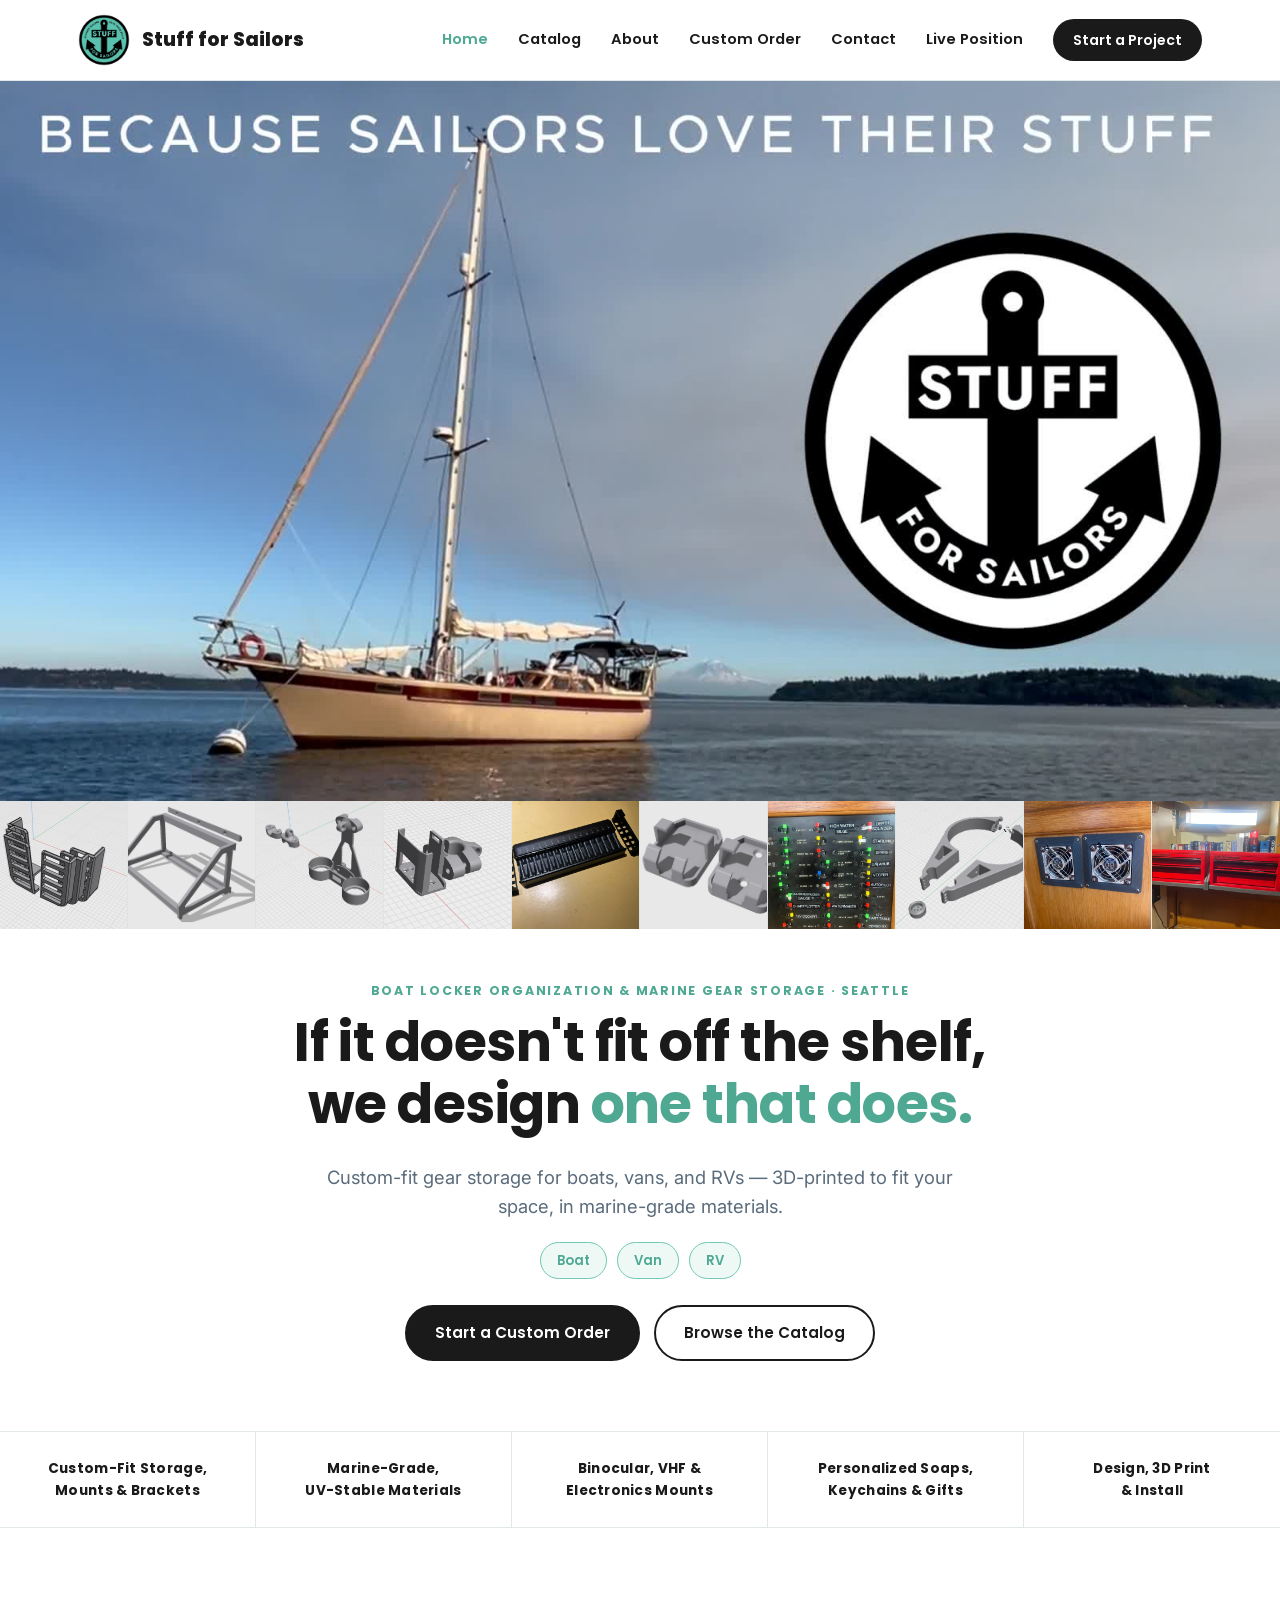
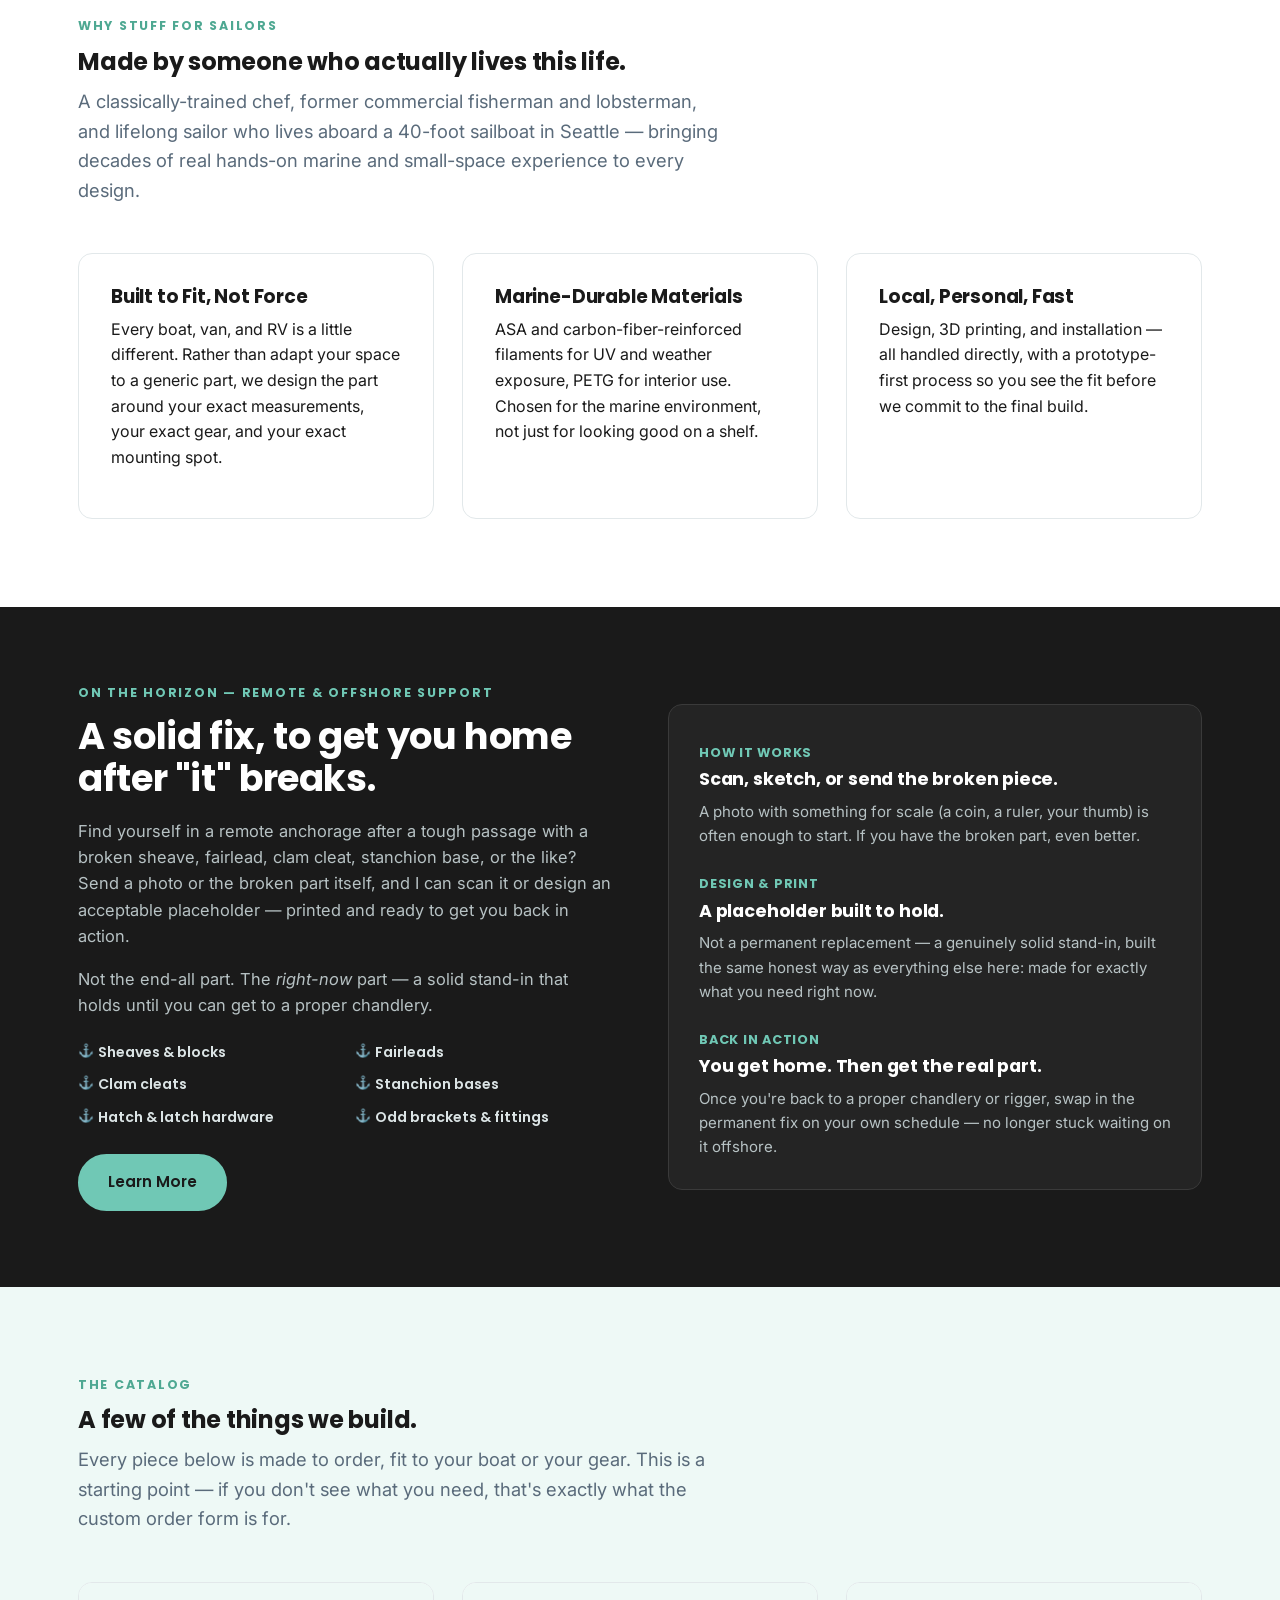
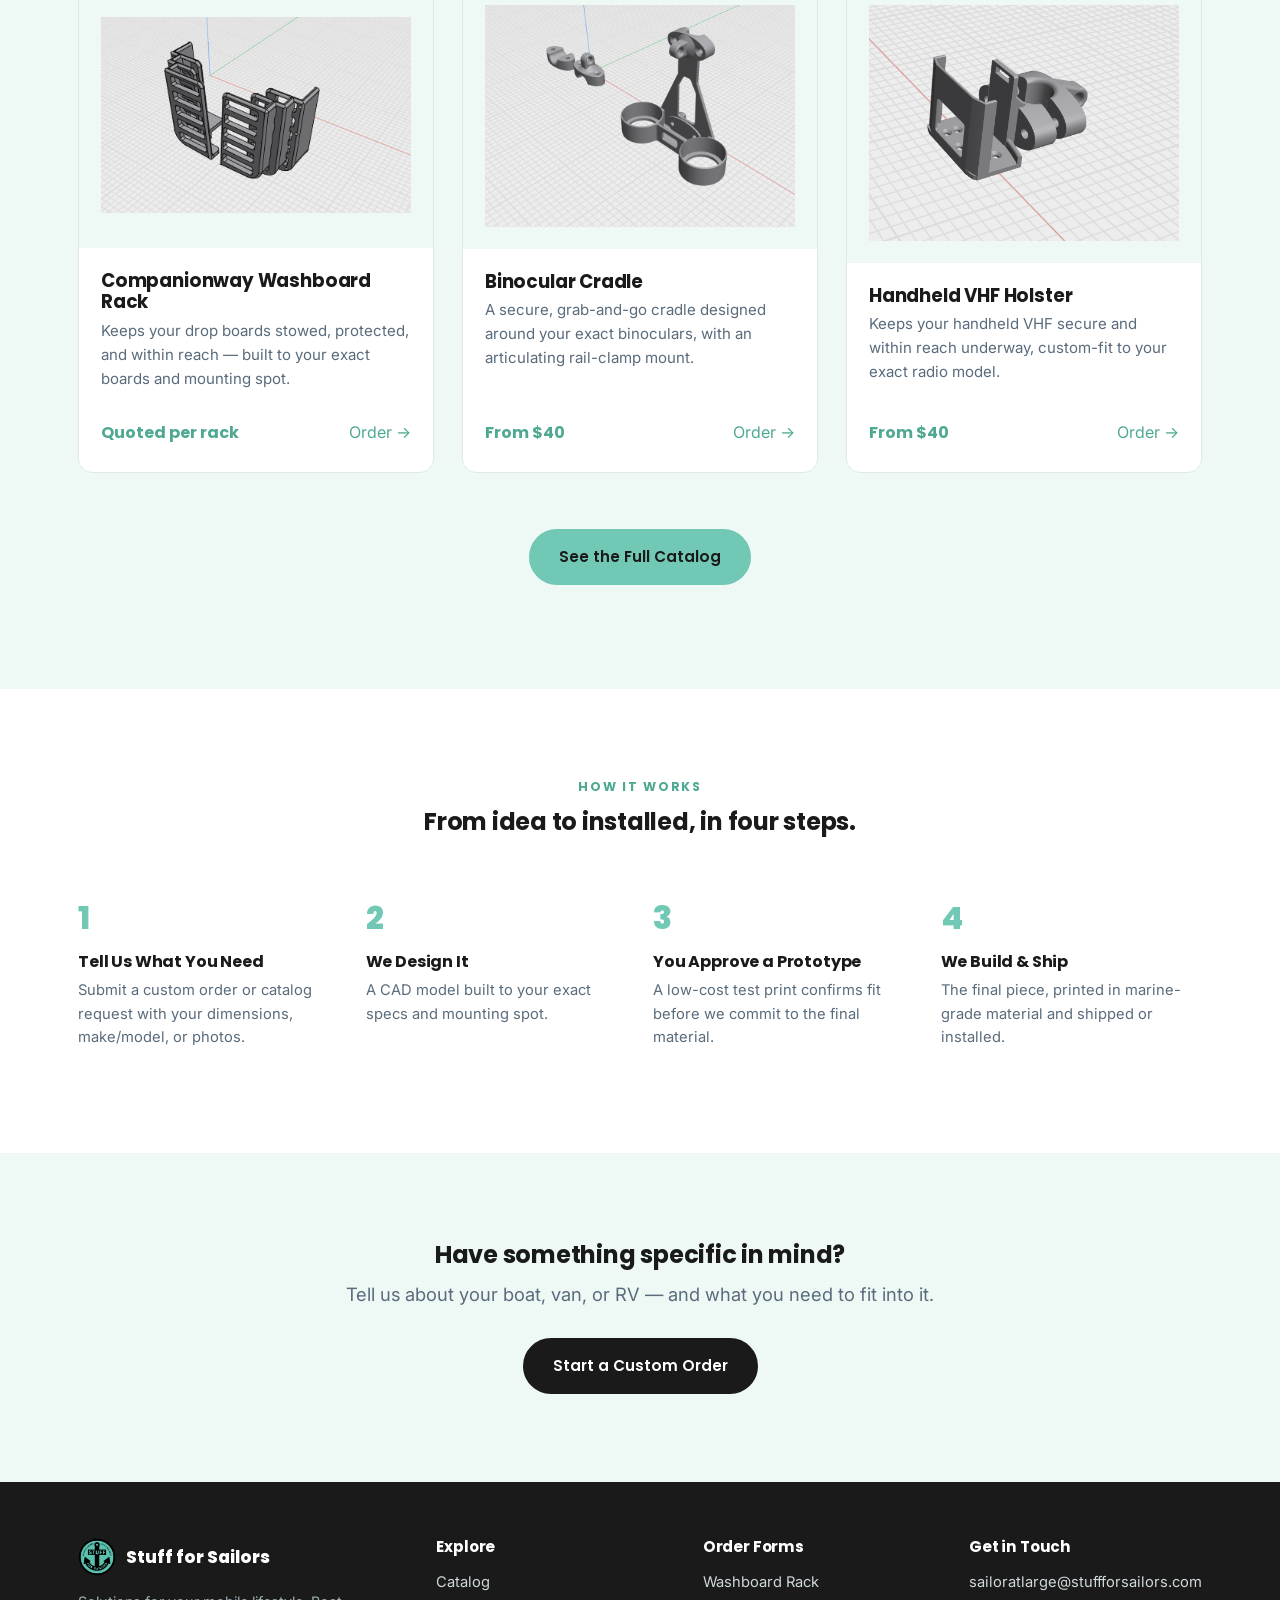
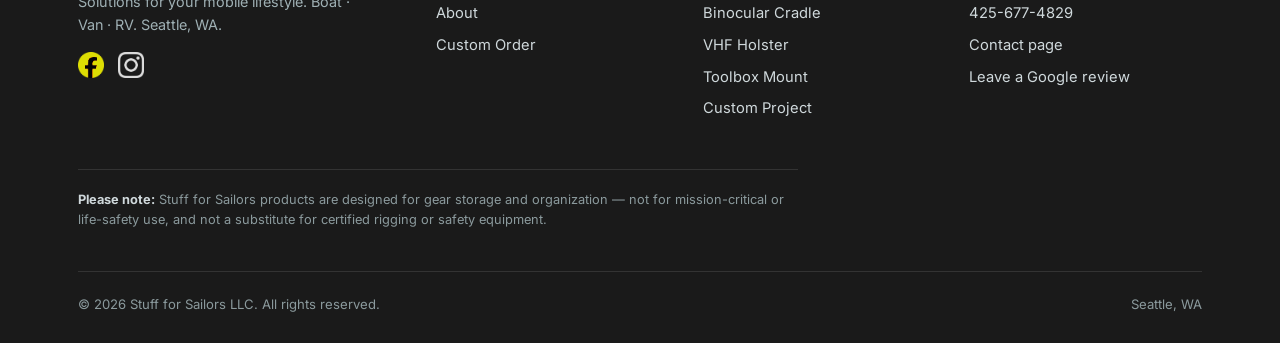
==== index.html @ 4dc1fba2 "Add files via upload" ====
<!DOCTYPE html>
<html lang="en">
<head>
<meta charset="UTF-8">
<meta name="viewport" content="width=device-width, initial-scale=1.0">
<title>Marine Gear Storage & Boat Locker Organization | Stuff for Sailors — Seattle</title>
<meta name="description" content="Stuff for Sailors builds custom gear storage and locker organization for boats, vans, and RVs — mounts, cradles, and storage solutions for the gear you already own. Designed and 3D-printed in Seattle.">
<meta name="keywords" content="boat locker organization, marine gear organization, gear storage on boats, storage solutions for boat gear, Stuff for Sailors, stuff4sailors">
<link rel="stylesheet" href="styles.css">
<script type="application/ld+json">
{
  "@context": "https://schema.org",
  "@type": "LocalBusiness",
  "name": "Stuff for Sailors",
  "alternateName": "Stuff4Sailors",
  "description": "Custom gear storage, locker organization, and marine gear organization solutions for boats, vans, and RVs — designed and 3D-printed in Seattle.",
  "url": "https://www.stuffforsailors.com",
  "telephone": "+1-425-677-4829",
  "email": "sailoratlarge@stuffforsailors.com",
  "image": "https://www.stuffforsailors.com/images/logo.png",
  "logo": "https://www.stuffforsailors.com/images/logo.png",
  "address": {
    "@type": "PostalAddress",
    "addressLocality": "Seattle",
    "addressRegion": "WA",
    "addressCountry": "US"
  },
  "areaServed": "Seattle, WA",
  "sameAs": [
    "https://www.facebook.com/profile.php?id=61592294143564",
    "https://www.instagram.com/stuffforsailors/"
  ],
  "makesOffer": [
    {
      "@type": "Offer",
      "itemOffered": { "@type": "Service", "name": "Boat locker organization and gear storage design" }
    },
    {
      "@type": "Offer",
      "itemOffered": { "@type": "Service", "name": "Marine gear organization and custom mounts" }
    }
  ]
}
</script>
</head>
<body>

<!-- ============ HEADER ============ -->
<header class="site-header">
  <div class="nav-wrap">
    <a href="index.html" class="brand">
      <img src="images/logo.png" alt="Stuff for Sailors logo">
      <span class="brand-text">Stuff for Sailors</span>
    </a>
    <button class="nav-toggle" aria-label="Menu" onclick="document.querySelector('.nav-links').classList.toggle('open')">&#9776;</button>
    <nav class="nav-links">
      <a href="index.html" class="active">Home</a>
      <a href="catalog.html">Catalog</a>
      <a href="about.html">About</a>
      <a href="order.html">Custom Order</a>
      <a href="contact.html">Contact</a>
      <a href="contact.html#live-position">Live Position</a>
      <a href="order.html" class="nav-cta">Start a Project</a>
    </nav>
  </div>
</header>

<!-- ============ HERO ============ -->
<!-- ============ VIDEO HERO ============ -->
<section class="video-hero">
  <video class="video-hero-media"
         autoplay muted loop playsinline
         poster="images/hero-poster.jpg">
    <source src="video/hero.mp4" type="video/mp4">
    <img src="images/hero-poster.jpg" alt="Stuff for Sailors — sailboat at anchor in Puget Sound">
  </video>
</section>


<!-- ============ PRODUCT THUMB STRIP ============ -->
<section class="thumb-strip">
  <a href="catalog.html" title="Companionway Washboard Rack"><img src="images/washboard-rack.png" alt="Washboard rack"></a>
  <a href="catalog.html" title="Mini Toolbox Wall Hanger"><img src="images/toolbox-mount.png" alt="Toolbox mount"></a>
  <a href="catalog.html" title="Binocular Cradle"><img src="images/binocular-cradle.png" alt="Binocular cradle"></a>
  <a href="catalog.html" title="Handheld VHF Holster"><img src="images/vhf-holster.png" alt="VHF holster"></a>
  <a href="catalog.html" title="Bonai Battery Charger Mount"><img src="images/bonai-charger-mount.jpg" alt="Battery charger mount"></a>
  <a href="catalog.html" title="AirCube &amp; GPS Dongle Mounts"><img src="images/aircube-gps-mount.jpg" alt="AirCube and GPS mounts"></a>
  <a href="catalog.html" title="PanelPegs"><img src="images/breaker-buddies-installed.jpg" alt="PanelPegs"></a>
  <a href="catalog.html" title="Edson Pedestal Mount"><img src="images/edson-pedestal-mount.jpg" alt="Edson pedestal mount"></a>
  <a href="catalog.html" title="Custom Ventilation Components"><img src="images/fan-mount.jpg" alt="Ventilation components"></a>
  <a href="catalog.html" title="Toolbox Shelf"><img src="images/toolbox-shelf.jpg" alt="Toolbox shelf"></a>
</section>

<section class="hero hero-centered" style="padding-top:52px;">
  <div class="container">
    <div class="hero-copy-centered">
      <span class="eyebrow">Boat Locker Organization &amp; Marine Gear Storage · Seattle</span>
      <h1>If it doesn't fit off the shelf,<br>we design <span class="accent">one that does.</span></h1>
      <p class="lede">Custom-fit gear storage for boats, vans, and RVs — 3D-printed to fit your space, in marine-grade materials.</p>
      <div class="hero-tags">
        <span class="tag">Boat</span><span class="tag">Van</span><span class="tag">RV</span>
      </div>
      <div class="hero-actions">
        <a href="order.html" class="btn btn-primary">Start a Custom Order</a>
        <a href="catalog.html" class="btn btn-ghost">Browse the Catalog</a>
      </div>
    </div>
  </div>
</section>

<!-- ============ FEATURE STRIP (from the printed card) ============ -->
<div class="feature-strip">
  <div><strong>Custom-Fit Storage,<br>Mounts &amp; Brackets</strong></div>
  <div><strong>Marine-Grade,<br>UV-Stable Materials</strong></div>
  <div><strong>Binocular, VHF &amp;<br>Electronics Mounts</strong></div>
  <div><strong>Personalized Soaps,<br>Keychains &amp; Gifts</strong></div>
  <div><strong>Design, 3D Print<br>&amp; Install</strong></div>
</div>

<!-- ============ WHY US ============ -->
<section class="section">
  <div class="container">
    <div class="section-head">
      <span class="eyebrow">Why Stuff for Sailors</span>
      <h2>Made by someone who actually lives this life.</h2>
      <p class="lede">A classically-trained chef, former commercial fisherman and lobsterman, and lifelong sailor who lives aboard a 40-foot sailboat in Seattle — bringing decades of real hands-on marine and small-space experience to every design.</p>
    </div>
    <div class="grid-3">
      <div class="panel">
        <h3>Built to Fit, Not Force</h3>
        <p>Every boat, van, and RV is a little different. Rather than adapt your space to a generic part, we design the part around your exact measurements, your exact gear, and your exact mounting spot.</p>
      </div>
      <div class="panel">
        <h3>Marine-Durable Materials</h3>
        <p>ASA and carbon-fiber-reinforced filaments for UV and weather exposure, PETG for interior use. Chosen for the marine environment, not just for looking good on a shelf.</p>
      </div>
      <div class="panel">
        <h3>Local, Personal, Fast</h3>
        <p>Design, 3D printing, and installation — all handled directly, with a prototype-first process so you see the fit before we commit to the final build.</p>
      </div>
    </div>
  </div>
</section>

<!-- ============ GET YOU HOME ============ -->
<section class="gyh-section">
  <div class="container gyh-grid">
    <div>
      <span class="gyh-eyebrow">On the Horizon — Remote &amp; Offshore Support</span>
      <h2>A solid fix, to get you home after "it" breaks.</h2>
      <p>Find yourself in a remote anchorage after a tough passage with a broken sheave, fairlead, clam cleat, stanchion base, or the like? Send a photo or the broken part itself, and I can scan it or design an acceptable placeholder — printed and ready to get you back in action.</p>
      <p>Not the end-all part. The <em>right-now</em> part — a solid stand-in that holds until you can get to a proper chandlery.</p>
      <ul class="gyh-list">
        <li>Sheaves &amp; blocks</li>
        <li>Fairleads</li>
        <li>Clam cleats</li>
        <li>Stanchion bases</li>
        <li>Hatch &amp; latch hardware</li>
        <li>Odd brackets &amp; fittings</li>
      </ul>
      <a href="order.html#getyouhome" class="btn btn-teal" style="margin-top:26px;">Learn More</a>
    </div>
    <div class="gyh-panel">
      <span class="step">How It Works</span>
      <h3>Scan, sketch, or send the broken piece.</h3>
      <p style="margin-bottom:18px;">A photo with something for scale (a coin, a ruler, your thumb) is often enough to start. If you have the broken part, even better.</p>
      <span class="step">Design &amp; Print</span>
      <h3>A placeholder built to hold.</h3>
      <p style="margin-bottom:18px;">Not a permanent replacement — a genuinely solid stand-in, built the same honest way as everything else here: made for exactly what you need right now.</p>
      <span class="step">Back In Action</span>
      <h3>You get home. Then get the real part.</h3>
      <p>Once you're back to a proper chandlery or rigger, swap in the permanent fix on your own schedule — no longer stuck waiting on it offshore.</p>
    </div>
  </div>
</section>

<!-- ============ FEATURED CATALOG ============ -->
<section class="section alt">
  <div class="container">
    <div class="section-head">
      <span class="eyebrow">The Catalog</span>
      <h2>A few of the things we build.</h2>
      <p class="lede">Every piece below is made to order, fit to your boat or your gear. This is a starting point — if you don't see what you need, that's exactly what the custom order form is for.</p>
    </div>
    <div class="grid-3">
      <div class="product-card">
        <div class="product-media"><img src="images/washboard-rack.png" alt="Companionway washboard storage rack"></div>
        <div class="product-body">
          <h3>Companionway Washboard Rack</h3>
          <p>Keeps your drop boards stowed, protected, and within reach — built to your exact boards and mounting spot.</p>
          <div class="product-meta"><span class="price-tag">Quoted per rack</span><a href="order.html#washboard">Order →</a></div>
        </div>
      </div>
      <div class="product-card">
        <div class="product-media"><img src="images/binocular-cradle.png" alt="Binocular cradle mount"></div>
        <div class="product-body">
          <h3>Binocular Cradle</h3>
          <p>A secure, grab-and-go cradle designed around your exact binoculars, with an articulating rail-clamp mount.</p>
          <div class="product-meta"><span class="price-tag">From $40</span><a href="order.html#binocular">Order →</a></div>
        </div>
      </div>
      <div class="product-card">
        <div class="product-media"><img src="images/vhf-holster.png" alt="Handheld VHF radio holster"></div>
        <div class="product-body">
          <h3>Handheld VHF Holster</h3>
          <p>Keeps your handheld VHF secure and within reach underway, custom-fit to your exact radio model.</p>
          <div class="product-meta"><span class="price-tag">From $40</span><a href="order.html#vhf">Order →</a></div>
        </div>
      </div>
    </div>
    <p class="center mt-lg"><a href="catalog.html" class="btn btn-teal">See the Full Catalog</a></p>
  </div>
</section>

<!-- ============ PROCESS ============ -->
<section class="section">
  <div class="container">
    <div class="section-head center">
      <span class="eyebrow">How It Works</span>
      <h2>From idea to installed, in four steps.</h2>
    </div>
    <div class="steps">
      <div class="step"><div class="num">1</div><h4>Tell Us What You Need</h4><p>Submit a custom order or catalog request with your dimensions, make/model, or photos.</p></div>
      <div class="step"><div class="num">2</div><h4>We Design It</h4><p>A CAD model built to your exact specs and mounting spot.</p></div>
      <div class="step"><div class="num">3</div><h4>You Approve a Prototype</h4><p>A low-cost test print confirms fit before we commit to the final material.</p></div>
      <div class="step"><div class="num">4</div><h4>We Build &amp; Ship</h4><p>The final piece, printed in marine-grade material and shipped or installed.</p></div>
    </div>
  </div>
</section>

<!-- ============ CTA ============ -->
<section class="section alt">
  <div class="container center">
    <h2>Have something specific in mind?</h2>
    <p class="lede" style="margin:0 auto 28px;">Tell us about your boat, van, or RV — and what you need to fit into it.</p>
    <a href="order.html" class="btn btn-primary">Start a Custom Order</a>
  </div>
</section>

<!-- ============ FOOTER ============ -->
<footer class="site-footer">
  <div class="container">
    <div class="footer-grid">
      <div>
        <div class="footer-brand"><img src="images/logo.png" alt="Stuff for Sailors"><span>Stuff for Sailors</span></div>
        <p class="footer-tag">Solutions for your mobile lifestyle. Boat · Van · RV. Seattle, WA.</p>
        <div class="social-row">
          <a href="https://www.facebook.com/profile.php?id=61592294143564" target="_blank" rel="noopener"><img src="images/fb-icon.png" alt="Facebook"></a>
          <a href="https://www.instagram.com/stuffforsailors/" target="_blank" rel="noopener"><img src="images/ig-icon.png" alt="Instagram"></a>
        </div>
      </div>
      <div>
        <h4>Explore</h4>
        <a href="catalog.html">Catalog</a>
        <a href="about.html">About</a>
        <a href="order.html">Custom Order</a>
      </div>
      <div>
        <h4>Order Forms</h4>
        <a href="order.html#washboard">Washboard Rack</a>
        <a href="order.html#binocular">Binocular Cradle</a>
        <a href="order.html#vhf">VHF Holster</a>
        <a href="order.html#toolbox">Toolbox Mount</a>
        <a href="order.html#general">Custom Project</a>
      </div>
      <div>
        <h4>Get in Touch</h4>
        <a href="mailto:sailoratlarge@stuffforsailors.com">sailoratlarge@stuffforsailors.com</a>
        <a href="tel:4256774829">425-677-4829</a>
        <a href="contact.html">Contact page</a>
        <a href="https://g.page/r/CaJlqjnGEkUvEBM/review" target="_blank" rel="noopener">Leave a Google review</a>
      </div>
    </div>
    <p style="font-size:.8rem;color:#8b9a9d;border-top:1px solid #333;margin-top:40px;padding-top:20px;max-width:720px;">
      <strong style="color:#cfd8db;">Please note:</strong> Stuff for Sailors products are designed for gear storage and organization — not for mission-critical or life-safety use, and not a substitute for certified rigging or safety equipment.
    </p>
    <div class="footer-bottom">
      <span>© 2026 Stuff for Sailors LLC. All rights reserved.</span>
      <span>Seattle, WA</span>
    </div>
  </div>
</footer>

</body>
</html>
---- styles.css ----
/* ===========================================================
   STUFF FOR SAILORS — shared stylesheet
   Brand: black headline type + teal accent (#70C8B5, sampled
   from the logo) + white/off-white, matching the finished
   business card, raffle certificate, and order-form designs.
=========================================================== */

@import url('https://fonts.googleapis.com/css2?family=Poppins:wght@600;700;800&family=Inter:wght@400;500;600&display=swap');

:root{
  --ink:#1a1a1a;
  --teal:#70c8b5;
  --teal-dark:#4ea892;
  --teal-pale:#eef9f6;
  --steel:#5a6b7b;
  --line:#e2e8ea;
  --paper:#fafcfc;
  --white:#ffffff;
  --coral:#ff5d37; /* secondary accent, from the printed business card, used sparingly */
  --max:1180px;
  --radius:14px;
}

*{box-sizing:border-box;}
html{scroll-behavior:smooth;}
body{
  margin:0;
  font-family:'Inter',-apple-system,BlinkMacSystemFont,sans-serif;
  color:var(--ink);
  background:var(--white);
  line-height:1.6;
  -webkit-font-smoothing:antialiased;
}
h1,h2,h3,h4{
  font-family:'Poppins',sans-serif;
  font-weight:700;
  line-height:1.15;
  margin:0 0 .5em;
  letter-spacing:-0.01em;
}
p{margin:0 0 1em;}
a{color:var(--teal-dark);text-decoration:none;}
a:hover{text-decoration:underline;}
img{max-width:100%;display:block;}
.container{max-width:var(--max);margin:0 auto;padding:0 28px;}
.section{padding:88px 0;}
.section.tight{padding:56px 0;}
.section.alt{background:var(--teal-pale);}
.eyebrow{
  font-family:'Poppins',sans-serif;
  font-weight:700;
  font-size:.78rem;
  letter-spacing:.14em;
  text-transform:uppercase;
  color:var(--teal-dark);
  margin-bottom:.9em;
  display:block;
}
.lede{font-size:1.15rem;color:var(--steel);max-width:640px;}

/* ---------- buttons ---------- */
.btn{
  display:inline-flex;align-items:center;gap:8px;
  font-family:'Poppins',sans-serif;font-weight:600;font-size:.95rem;
  padding:14px 28px;border-radius:999px;border:2px solid var(--ink);
  cursor:pointer;transition:transform .15s ease, background .15s ease, color .15s ease;
}
.btn-primary{background:var(--ink);color:var(--white);}
.btn-primary:hover{background:var(--teal-dark);border-color:var(--teal-dark);text-decoration:none;transform:translateY(-2px);}
.btn-ghost{background:transparent;color:var(--ink);}
.btn-ghost:hover{background:var(--ink);color:var(--white);text-decoration:none;transform:translateY(-2px);}
.btn-teal{background:var(--teal);color:var(--ink);border-color:var(--teal);}
.btn-teal:hover{background:var(--teal-dark);border-color:var(--teal-dark);text-decoration:none;transform:translateY(-2px);}

/* ---------- header / nav ---------- */
.site-header{
  position:sticky;top:0;z-index:50;
  background:rgba(255,255,255,.92);backdrop-filter:blur(8px);
  border-bottom:1px solid var(--line);
}
.nav-wrap{display:flex;align-items:center;justify-content:space-between;padding:14px 28px;max-width:var(--max);margin:0 auto;}
.brand{display:flex;align-items:center;gap:12px;}
.brand img{width:52px;height:52px;}
.brand-text{font-family:'Poppins',sans-serif;font-weight:800;font-size:1.2rem;color:var(--ink);}
.nav-links{display:flex;gap:30px;align-items:center;}
.nav-links a{font-family:'Poppins',sans-serif;font-weight:600;font-size:.92rem;color:var(--ink);}
.nav-links a.active{color:var(--teal-dark);}
.nav-cta{background:var(--ink);color:var(--white)!important;padding:10px 20px;border-radius:999px;font-size:.88rem!important;}
.nav-cta:hover{background:var(--teal-dark);text-decoration:none;}
.nav-toggle{display:none;background:none;border:none;font-size:1.6rem;cursor:pointer;color:var(--ink);}

@media(max-width:820px){
  .nav-links{position:fixed;top:73px;left:0;right:0;background:var(--white);flex-direction:column;
    gap:0;border-bottom:1px solid var(--line);max-height:0;overflow:hidden;transition:max-height .25s ease;}
  .nav-links.open{max-height:400px;}
  .nav-links a{padding:16px 28px;width:100%;border-top:1px solid var(--line);}
  .nav-toggle{display:block;}
}

/* ---------- footer ---------- */
.site-footer{background:var(--ink);color:#cfd8db;padding:56px 0 28px;margin-top:0;}
.footer-grid{display:grid;grid-template-columns:1.4fr 1fr 1fr 1fr;gap:36px;}
.footer-grid h4{color:var(--white);font-size:.95rem;margin-bottom:1em;}
.footer-grid a{color:#cfd8db;display:block;margin-bottom:.55em;font-size:.92rem;}
.footer-grid a:hover{color:var(--teal);}
.footer-brand{display:flex;align-items:center;gap:10px;margin-bottom:14px;}
.footer-brand img{width:38px;height:38px;}
.footer-brand span{font-family:'Poppins',sans-serif;font-weight:800;color:var(--white);font-size:1.05rem;}
.footer-tag{font-size:.9rem;color:#9fb0b4;max-width:280px;}
.social-row{display:flex;gap:14px;margin-top:16px;}
.social-row img{width:26px;height:26px;filter:invert(1) brightness(2);opacity:.85;transition:opacity .15s;}
.social-row a:hover img{opacity:1;}
.footer-bottom{border-top:1px solid #333;margin-top:40px;padding-top:22px;font-size:.82rem;color:#8b9a9d;
  display:flex;justify-content:space-between;flex-wrap:wrap;gap:10px;}
@media(max-width:760px){.footer-grid{grid-template-columns:1fr 1fr;}}

/* ---------- hero ---------- */
.hero{padding:80px 0 70px;}
.hero-grid{display:grid;grid-template-columns:1.1fr .9fr;gap:56px;align-items:center;}
.hero h1{font-size:clamp(2.3rem,4.2vw,3.6rem);}
.hero h1 .accent{color:var(--teal-dark);}
.hero-tags{display:flex;gap:10px;margin:20px 0 26px;flex-wrap:wrap;}
.tag{font-family:'Poppins',sans-serif;font-weight:600;font-size:.82rem;background:var(--teal-pale);
  color:var(--teal-dark);padding:7px 16px;border-radius:999px;border:1px solid var(--teal);}
.hero-actions{display:flex;gap:14px;flex-wrap:wrap;margin-top:8px;}
.hero-art{position:relative;background:var(--teal-pale);border-radius:24px;padding:36px;
  display:flex;align-items:center;justify-content:center;}
.hero-art img{max-width:100%;filter:drop-shadow(0 18px 30px rgba(0,0,0,.12));}
@media(max-width:900px){.hero-grid{grid-template-columns:1fr;}.hero{padding:48px 0;}}


/* ---- video hero ---- */
.video-hero{width:100%;background:var(--ink);line-height:0;overflow:hidden;}
.video-hero-media{width:100%;height:auto;display:block;object-fit:cover;}
@media(max-width:700px){
  /* show the FULL frame on phones - the tagline and logo are baked into the
     video, so cropping would cut off the branding. Letterboxing is correct here. */
  .video-hero-media{width:100%;height:auto;object-fit:contain;}
}

/* ---- centered hero: large dominant logo, headline/copy below ---- */
.hero-centered{padding:56px 0 70px;text-align:center;}
.hero-logo-hero{display:flex;justify-content:center;margin-bottom:28px;}
.hero-logo-hero img{width:420px;height:420px;max-width:88vw;
  filter:drop-shadow(0 20px 38px rgba(0,0,0,.16));}
.hero-copy-centered{max-width:720px;margin:0 auto;}
.hero-copy-centered .lede{margin-left:auto;margin-right:auto;}
.hero-copy-centered .hero-tags{justify-content:center;}
.hero-copy-centered .hero-actions{justify-content:center;}
.hero-art-below{max-width:640px;margin:56px auto 0;}
@media(max-width:900px){.hero-logo-hero img{width:280px;height:280px;}.hero-centered{padding:40px 0 48px;}}
@media(max-width:560px){.hero-logo-hero img{width:220px;height:220px;}}


/* ---------- feature strip (from card copy) ---------- */
.feature-strip{display:grid;grid-template-columns:repeat(5,1fr);gap:0;border-top:1px solid var(--line);border-bottom:1px solid var(--line);}
.feature-strip div{padding:26px 18px;text-align:center;border-right:1px solid var(--line);}
.feature-strip div:last-child{border-right:none;}
.feature-strip strong{display:block;font-family:'Poppins',sans-serif;font-weight:700;font-size:.85rem;letter-spacing:.02em;}
@media(max-width:900px){.feature-strip{grid-template-columns:repeat(2,1fr);}
  .feature-strip div{border-right:1px solid var(--line);}
  .feature-strip div:nth-child(2n){border-right:none;}}

/* ---------- section headers ---------- */
.section-head{max-width:640px;margin-bottom:48px;}
.section-head.center{margin-left:auto;margin-right:auto;text-align:center;}

/* ---------- product grid ---------- */
.grid-3{display:grid;grid-template-columns:repeat(3,1fr);gap:28px;}
.grid-2-catalog{display:grid;grid-template-columns:repeat(2,1fr);gap:28px;}
.product-card{background:var(--white);border:1px solid var(--line);border-radius:var(--radius);overflow:hidden;
  transition:transform .2s ease, box-shadow .2s ease;display:flex;flex-direction:column;}
.product-card:hover{transform:translateY(-4px);box-shadow:0 16px 32px rgba(0,0,0,.08);}
.product-media{background:var(--teal-pale);aspect-ratio:4/3;display:flex;align-items:center;justify-content:center;padding:22px;}
.product-media img{max-height:100%;max-width:100%;object-fit:contain;}
.product-body{padding:22px 22px 26px;flex:1;display:flex;flex-direction:column;}
.product-body h3{font-size:1.15rem;margin-bottom:.35em;}
.product-body p{color:var(--steel);font-size:.94rem;flex:1;}
.product-meta{display:flex;justify-content:space-between;align-items:center;margin-top:14px;}
.price-tag{font-family:'Poppins',sans-serif;font-weight:700;color:var(--teal-dark);}
@media(max-width:900px){.grid-3{grid-template-columns:1fr;}.grid-2-catalog{grid-template-columns:1fr;}}

/* ---------- process steps ---------- */
.steps{display:grid;grid-template-columns:repeat(4,1fr);gap:26px;}
.step{position:relative;padding-top:8px;}
.step .num{font-family:'Poppins',sans-serif;font-weight:800;font-size:2rem;color:var(--teal);margin-bottom:10px;}
.step h4{font-size:1rem;}
.step p{color:var(--steel);font-size:.92rem;}
@media(max-width:900px){.steps{grid-template-columns:1fr 1fr;}}
@media(max-width:560px){.steps{grid-template-columns:1fr;}}

/* ---------- cards / panels ---------- */
.panel{background:var(--white);border:1px solid var(--line);border-radius:var(--radius);padding:32px;}
.callout{background:var(--teal-pale);border-left:4px solid var(--teal);border-radius:0 var(--radius) var(--radius) 0;padding:24px 28px;}
.callout.caution{background:#fff8ec;border-left-color:#e2a63b;}
.callout.caution strong{color:#8a5a12;}

/* ---------- "get you home" section (homepage teaser + order page detail) ---------- */
.gyh-section{background:var(--ink);color:#e8edee;padding:76px 0;}
.gyh-grid{display:grid;grid-template-columns:1fr 1fr;gap:56px;align-items:center;}
.gyh-eyebrow{font-family:'Poppins',sans-serif;font-weight:700;font-size:.78rem;letter-spacing:.14em;
  text-transform:uppercase;color:var(--teal);margin-bottom:.9em;display:block;}
.gyh-section h2{color:var(--white);font-size:clamp(1.7rem,3vw,2.3rem);}
.gyh-section p{color:#b7c2c4;font-size:1.03rem;}
.gyh-list{list-style:none;margin:22px 0 0;padding:0;display:grid;grid-template-columns:1fr 1fr;gap:10px 20px;}
.gyh-list li{font-family:'Poppins',sans-serif;font-weight:600;font-size:.88rem;color:#dbe4e5;
  padding-left:20px;position:relative;}
.gyh-list li::before{content:"⚓";position:absolute;left:0;top:0;color:var(--teal);font-size:.8rem;}
.gyh-panel{background:#242424;border:1px solid #3a3a3a;border-radius:var(--radius);padding:30px;}
.gyh-panel h3{color:var(--white);font-size:1.1rem;margin-bottom:.6em;}
.gyh-panel p{color:#b7c2c4;font-size:.94rem;margin-bottom:0;}
.gyh-panel .step{color:var(--teal);font-family:'Poppins',sans-serif;font-weight:700;font-size:.8rem;
  text-transform:uppercase;letter-spacing:.06em;display:block;margin-bottom:6px;}
@media(max-width:900px){.gyh-grid{grid-template-columns:1fr;}.gyh-list{grid-template-columns:1fr;}}


/* ---------- forms ---------- */
.form-card{background:var(--white);border:1px solid var(--line);border-radius:var(--radius);padding:36px;}
.form-row{display:grid;grid-template-columns:1fr 1fr;gap:18px;margin-bottom:18px;}
.form-row.single{grid-template-columns:1fr;}
.field label{display:block;font-family:'Poppins',sans-serif;font-weight:600;font-size:.82rem;
  letter-spacing:.03em;text-transform:uppercase;color:var(--steel);margin-bottom:6px;}
.field input,.field select,.field textarea{
  width:100%;padding:12px 14px;border:1.5px solid var(--line);border-radius:8px;
  font-family:'Inter',sans-serif;font-size:.96rem;color:var(--ink);background:var(--paper);
  transition:border-color .15s;
}
.field input:focus,.field select:focus,.field textarea:focus{outline:none;border-color:var(--teal-dark);background:var(--white);}
.field textarea{resize:vertical;min-height:96px;}
fieldset{border:none;padding:0;margin:0 0 22px;}
legend{font-family:'Poppins',sans-serif;font-weight:700;font-size:1rem;padding:0;margin-bottom:14px;
  border-bottom:2px solid var(--teal);padding-bottom:8px;width:100%;}
.check-row{display:flex;flex-wrap:wrap;gap:10px;}
.check-pill{display:flex;align-items:center;gap:8px;border:1.5px solid var(--line);border-radius:999px;
  padding:9px 16px;font-size:.9rem;cursor:pointer;transition:border-color .15s, background .15s;}
.check-pill:has(input:checked){border-color:var(--teal-dark);background:var(--teal-pale);}
.check-pill input{accent-color:var(--teal-dark);}
.form-note{font-size:.86rem;color:var(--steel);font-style:italic;margin-top:6px;}
.price-callout{background:var(--teal-pale);border-radius:10px;padding:18px 22px;margin:18px 0;}
.price-callout strong{font-family:'Poppins',sans-serif;color:var(--teal-dark);}
.form-status{margin-top:16px;padding:14px 18px;border-radius:8px;font-size:.92rem;display:none;}
.form-status.show{display:block;}
.form-status.ok{background:#e9f9ef;color:#1a6b2f;border:1px solid #b7e6c3;}
.form-status.err{background:#fdecea;color:#a3291c;border:1px solid #f3c1ba;}

/* ---------- about page ---------- */
.about-hero{display:grid;grid-template-columns:1fr 1fr;gap:56px;align-items:center;}
.pull-quote{font-family:'Poppins',sans-serif;font-weight:600;font-size:1.3rem;color:var(--ink);
  border-left:4px solid var(--teal);padding-left:24px;margin:36px 0;}
.timeline{display:flex;flex-direction:column;gap:22px;}
.timeline-item{display:grid;grid-template-columns:140px 1fr;gap:20px;padding-bottom:22px;border-bottom:1px solid var(--line);}
.timeline-item strong{font-family:'Poppins',sans-serif;color:var(--teal-dark);}
@media(max-width:820px){.about-hero{grid-template-columns:1fr;}.timeline-item{grid-template-columns:1fr;}}

/* ---------- misc ---------- */
.divider{height:1px;background:var(--line);border:none;margin:0;}
.center{text-align:center;}
.small{font-size:.85rem;color:var(--steel);}
.mt-lg{margin-top:56px;}
.badge-row{display:flex;gap:10px;flex-wrap:wrap;margin-top:18px;}
.badge{font-size:.78rem;font-family:'Poppins',sans-serif;font-weight:600;color:var(--steel);
  border:1px solid var(--line);padding:5px 12px;border-radius:999px;}

/* ---- product thumbnail strip (homepage, under video) ---- */
.thumb-strip{display:grid;grid-template-columns:repeat(10,1fr);gap:0;width:100%;
  background:var(--ink);line-height:0;}
.thumb-strip a{display:block;position:relative;overflow:hidden;aspect-ratio:1/1;
  background:var(--teal-pale);border-right:1px solid rgba(0,0,0,.08);}
.thumb-strip a:last-child{border-right:none;}
.thumb-strip img{width:100%;height:100%;object-fit:cover;transition:transform .25s ease, opacity .2s;}
.thumb-strip a:hover img{transform:scale(1.08);opacity:.85;}
@media(max-width:1100px){.thumb-strip{grid-template-columns:repeat(5,1fr);}}
@media(max-width:620px){.thumb-strip{grid-template-columns:repeat(4,1fr);}}

/* ---- contact page: live position left, contact right ---- */
.contact-split{display:grid;grid-template-columns:0.85fr 1.15fr;gap:44px;align-items:start;}
@media(max-width:900px){.contact-split{grid-template-columns:1fr;gap:36px;}}

/* ---- refit photo grid (about page) ---- */
.refit-grid{display:grid;grid-template-columns:1fr 1fr;gap:18px;margin:26px 0;}
.refit-grid figure{margin:0;}
.refit-grid img{border-radius:12px;width:100%;aspect-ratio:4/3;object-fit:cover;}
.refit-grid figcaption{font-size:.82rem;color:var(--steel);margin-top:7px;font-style:italic;}
@media(max-width:640px){.refit-grid{grid-template-columns:1fr;}}

/* ---- secondary product photo on catalog cards ---- */
.alt-shot{display:flex;align-items:center;gap:10px;padding:10px 22px 0;}
.alt-shot img{width:64px;height:48px;object-fit:cover;border-radius:6px;border:1px solid var(--line);flex:0 0 auto;}
.alt-shot span{font-size:.78rem;color:var(--steel);font-style:italic;}

/* ---- image lightbox ---- */
.zoomable{cursor:zoom-in;}
.lightbox{position:fixed;inset:0;background:rgba(15,18,19,.94);z-index:999;
  display:none;align-items:center;justify-content:center;padding:32px;}
.lightbox.open{display:flex;}
.lightbox img{max-width:94vw;max-height:88vh;border-radius:10px;
  box-shadow:0 24px 60px rgba(0,0,0,.5);}
.lightbox-cap{position:absolute;bottom:22px;left:0;right:0;text-align:center;
  color:#cfd8d9;font-size:.9rem;font-family:'Inter',sans-serif;padding:0 24px;}
.lightbox-close{position:absolute;top:20px;right:26px;background:none;border:none;
  color:#fff;font-size:2.2rem;line-height:1;cursor:pointer;opacity:.75;}
.lightbox-close:hover{opacity:1;}
/* bigger alt-shot thumbs now that they open */
.alt-shot img{width:84px;height:62px;}
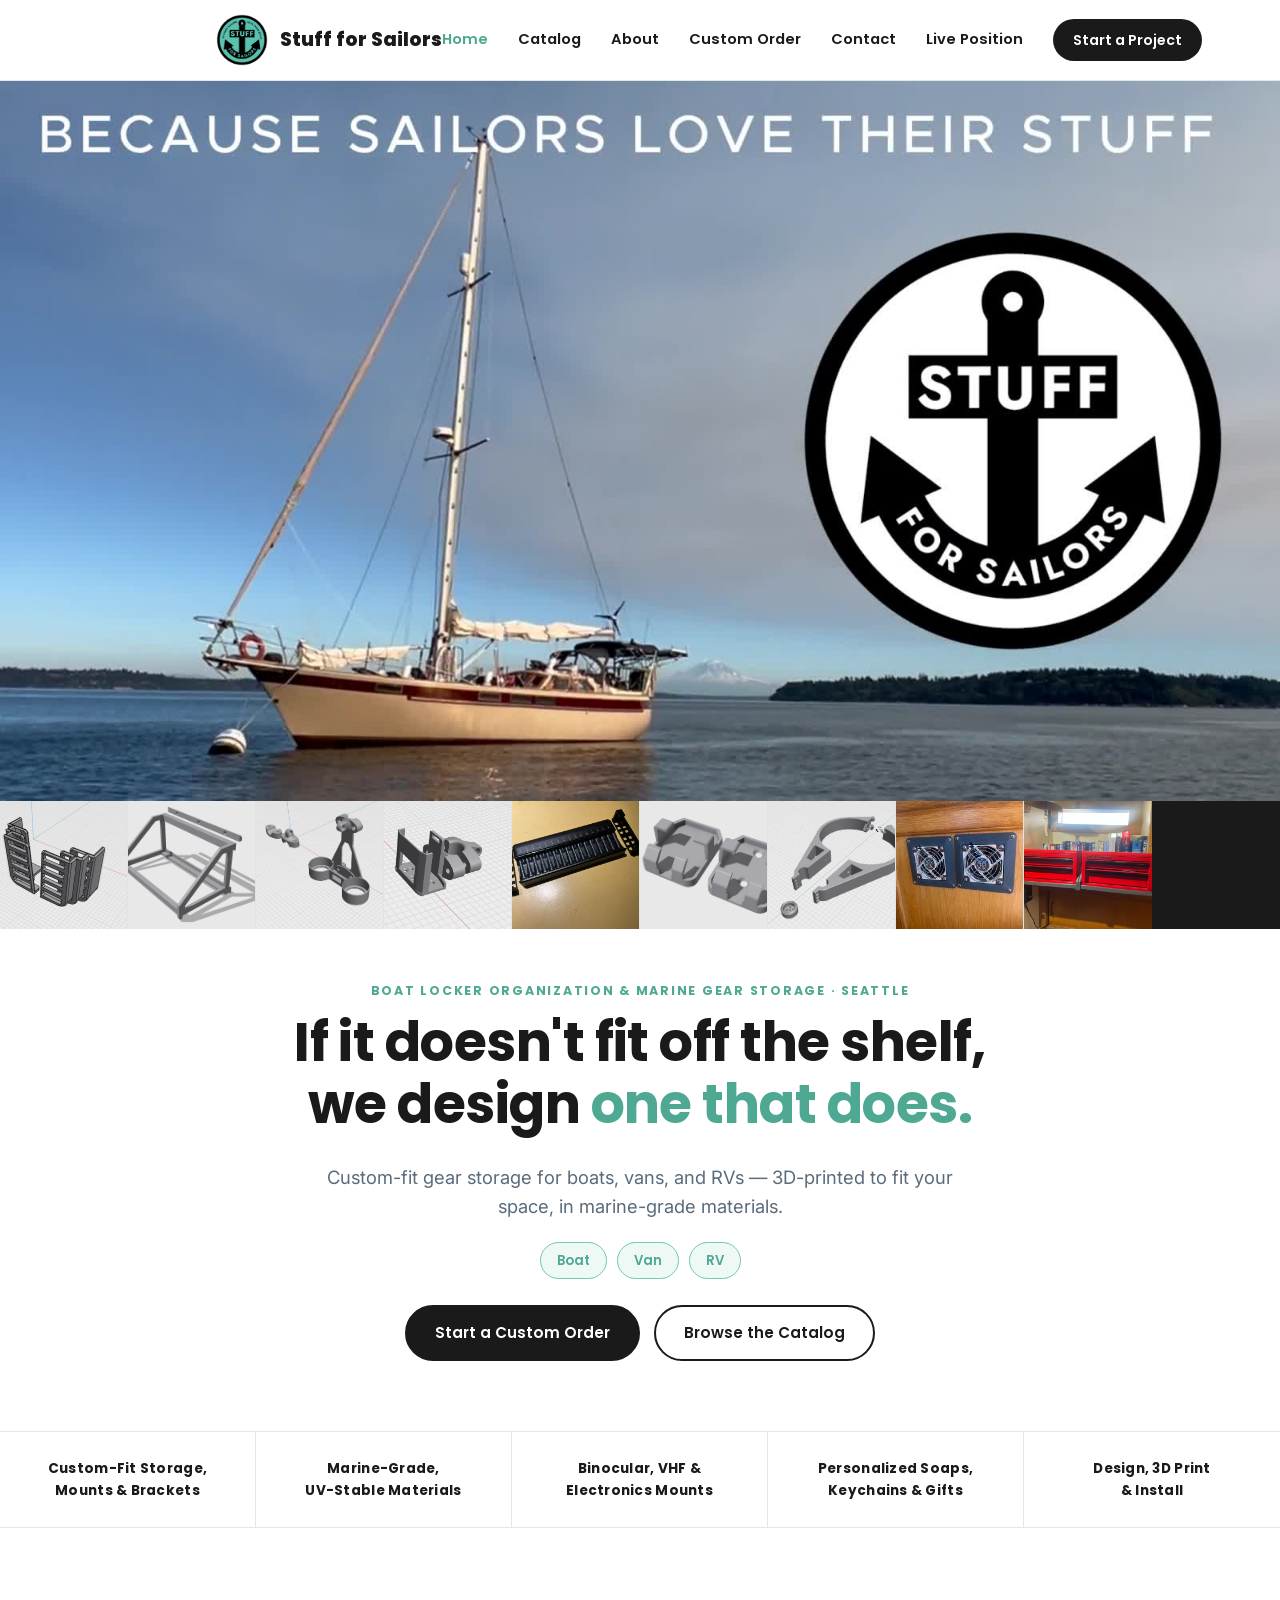
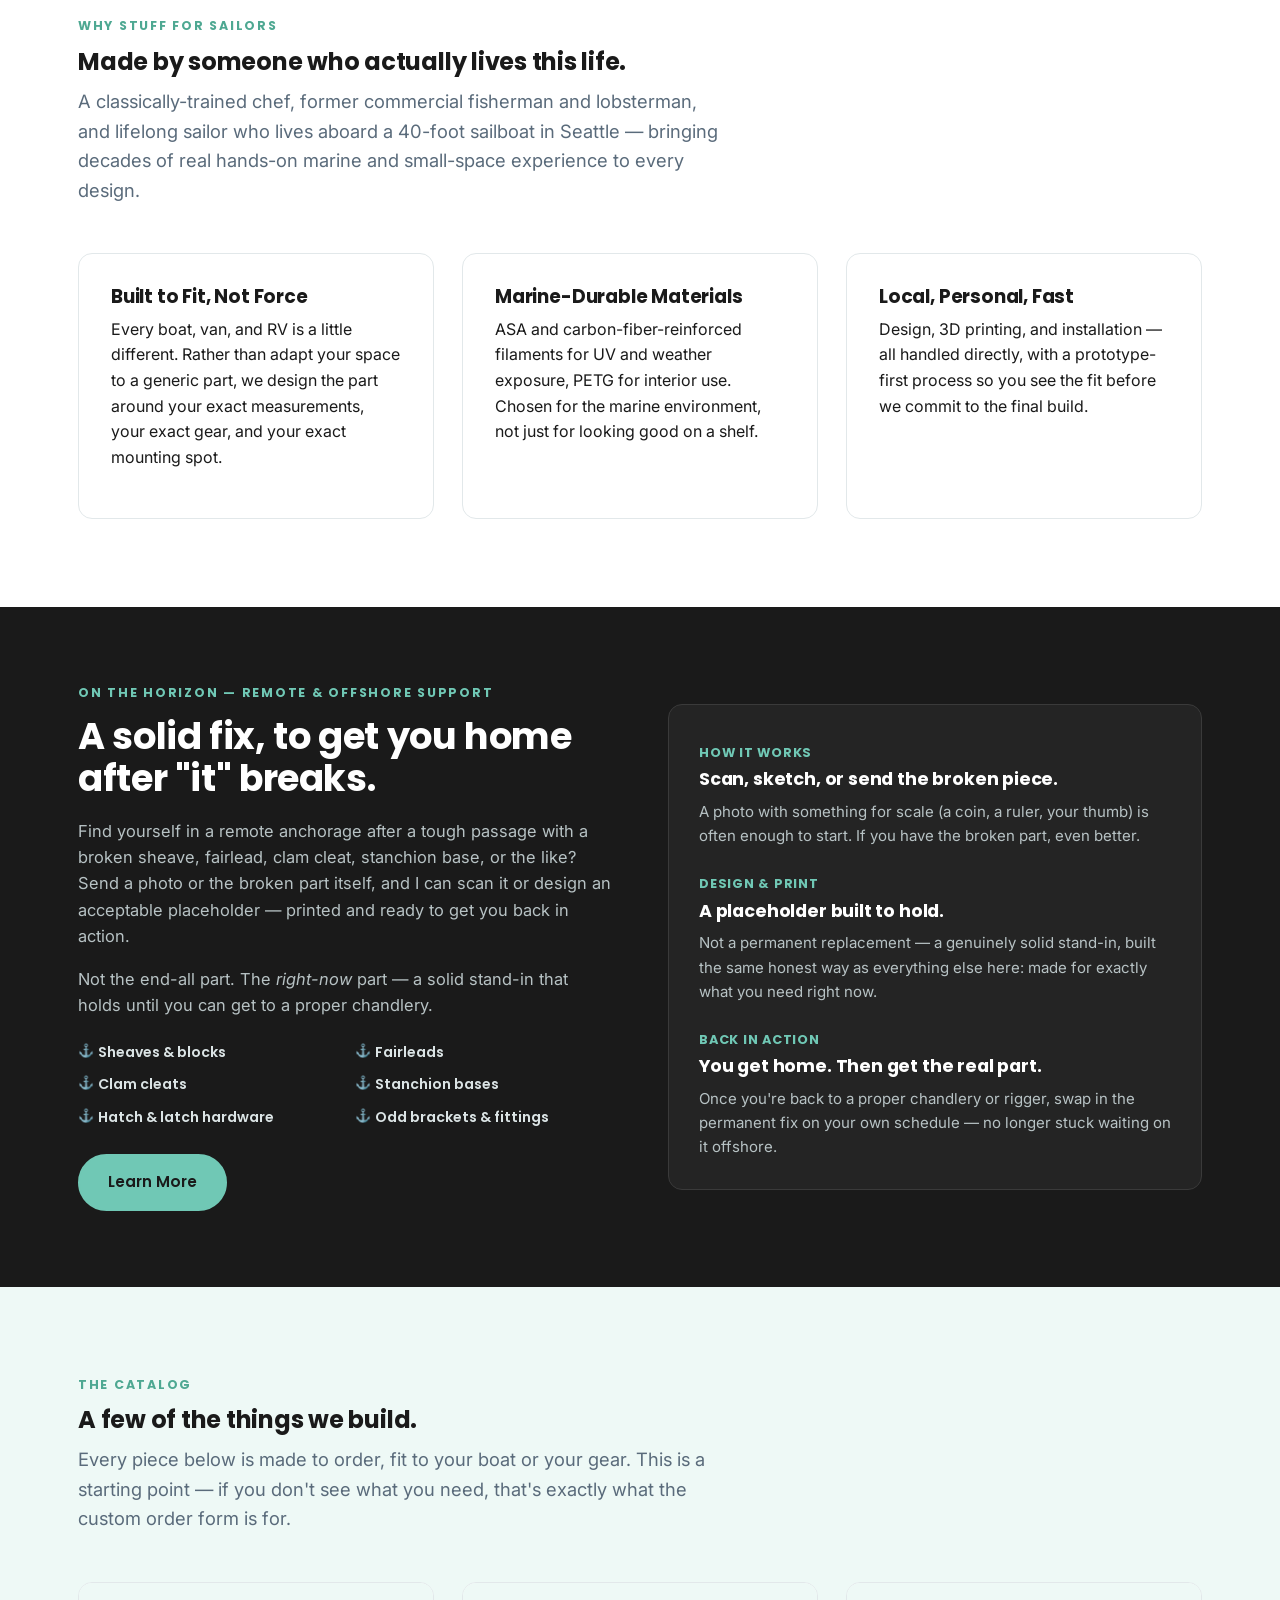
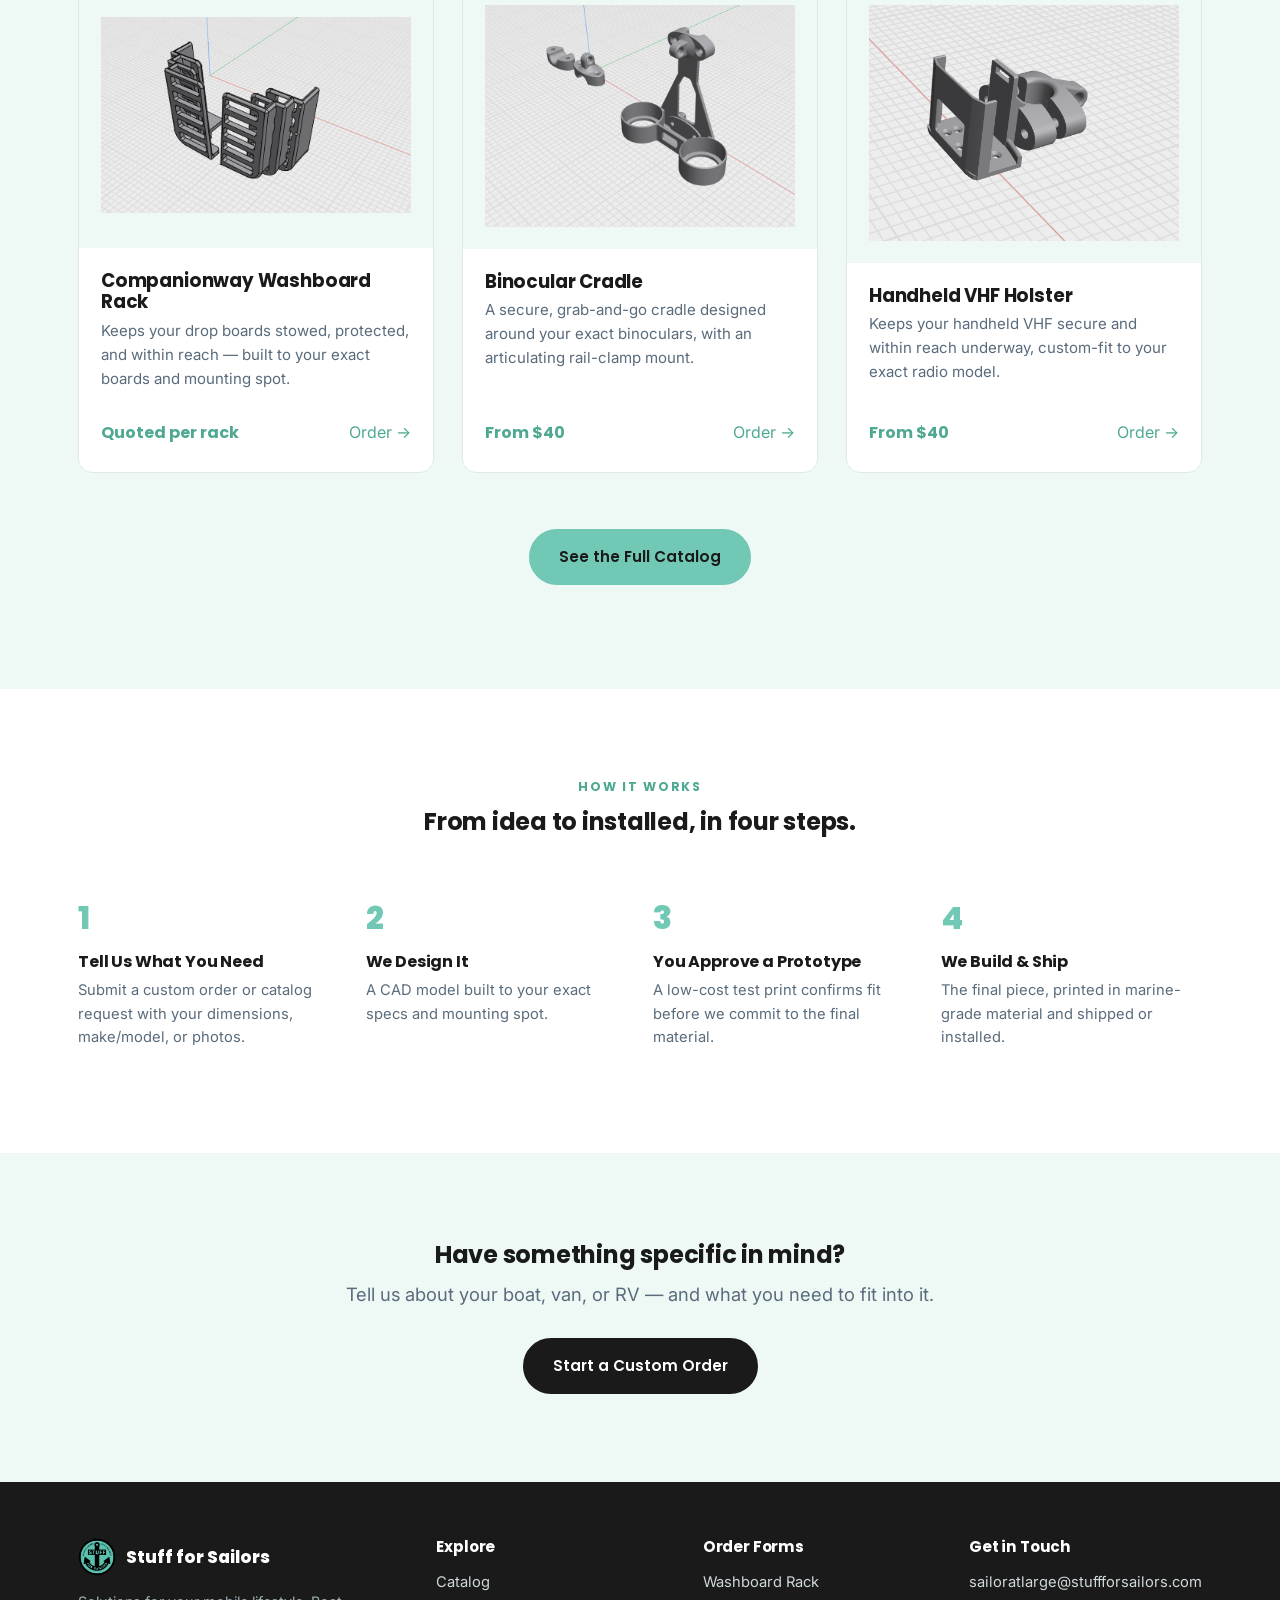
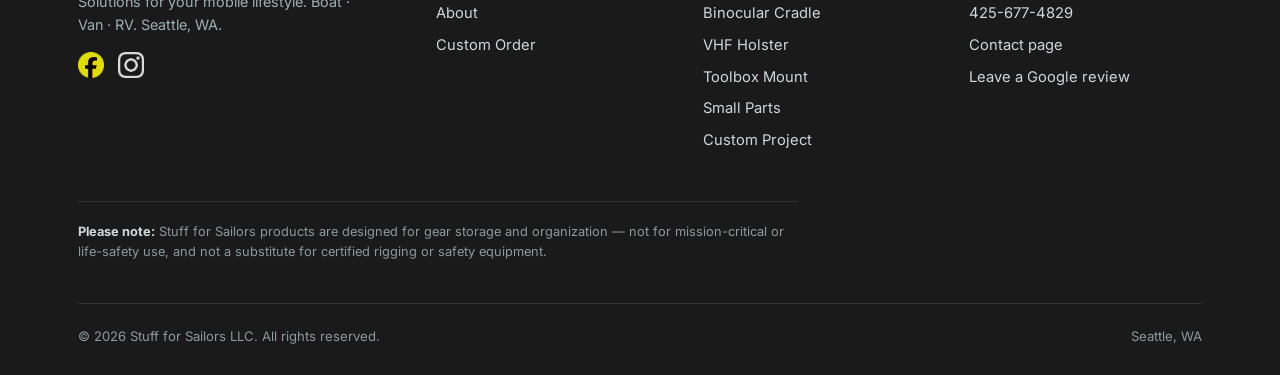
==== commit a837243b: "Add files via upload" ====
--- a/index.html
+++ b/index.html
@@ -85,7 +85,6 @@
   <a href="catalog.html" title="Handheld VHF Holster"><img src="images/vhf-holster.png" alt="VHF holster"></a>
   <a href="catalog.html" title="Bonai Battery Charger Mount"><img src="images/bonai-charger-mount.jpg" alt="Battery charger mount"></a>
   <a href="catalog.html" title="AirCube &amp; GPS Dongle Mounts"><img src="images/aircube-gps-mount.jpg" alt="AirCube and GPS mounts"></a>
-  <a href="catalog.html" title="PanelPegs"><img src="images/breaker-buddies-installed.jpg" alt="PanelPegs"></a>
   <a href="catalog.html" title="Edson Pedestal Mount"><img src="images/edson-pedestal-mount.jpg" alt="Edson pedestal mount"></a>
   <a href="catalog.html" title="Custom Ventilation Components"><img src="images/fan-mount.jpg" alt="Ventilation components"></a>
   <a href="catalog.html" title="Toolbox Shelf"><img src="images/toolbox-shelf.jpg" alt="Toolbox shelf"></a>
@@ -261,6 +260,7 @@
         <a href="order.html#binocular">Binocular Cradle</a>
         <a href="order.html#vhf">VHF Holster</a>
         <a href="order.html#toolbox">Toolbox Mount</a>
+        <a href="order.html#quickorder">Small Parts</a>
         <a href="order.html#general">Custom Project</a>
       </div>
       <div>
--- a/styles.css
+++ b/styles.css
@@ -78,7 +78,7 @@
   background:rgba(255,255,255,.92);backdrop-filter:blur(8px);
   border-bottom:1px solid var(--line);
 }
-.nav-wrap{display:flex;align-items:center;justify-content:space-between;padding:14px 28px;max-width:var(--max);margin:0 auto;}
+.nav-wrap{display:flex;align-items:center;justify-content:flex-end;padding:14px 28px;max-width:var(--max);margin:0 auto;}
 .brand{display:flex;align-items:center;gap:12px;}
 .brand img{width:52px;height:52px;}
 .brand-text{font-family:'Poppins',sans-serif;font-weight:800;font-size:1.2rem;color:var(--ink);}
@@ -95,6 +95,27 @@
   .nav-links.open{max-height:400px;}
   .nav-links a{padding:16px 28px;width:100%;border-top:1px solid var(--line);}
   .nav-toggle{display:block;}
+}
+
+/* ---------- rotate-to-landscape hint (phones, portrait only) ---------- */
+.rotate-hint{
+  display:none;
+  position:relative;
+  align-items:center;justify-content:center;gap:10px;
+  background:var(--ink);color:var(--white);
+  padding:10px 44px 10px 16px;
+  font-family:'Poppins',sans-serif;font-weight:600;font-size:.82rem;
+  text-align:center;
+}
+.rotate-hint-icon{display:inline-block;font-size:1.1rem;animation:rotateHintSpin 1.8s ease-in-out infinite;}
+@keyframes rotateHintSpin{0%,100%{transform:rotate(0deg);}50%{transform:rotate(90deg);}}
+.rotate-hint-close{
+  position:absolute;right:6px;top:50%;transform:translateY(-50%);
+  background:none;border:none;color:var(--white);font-size:1.3rem;line-height:1;
+  cursor:pointer;padding:6px 10px;
+}
+@media (max-width:600px) and (orientation:portrait){
+  .rotate-hint{display:flex;}
 }
 
 /* ---------- footer ---------- */
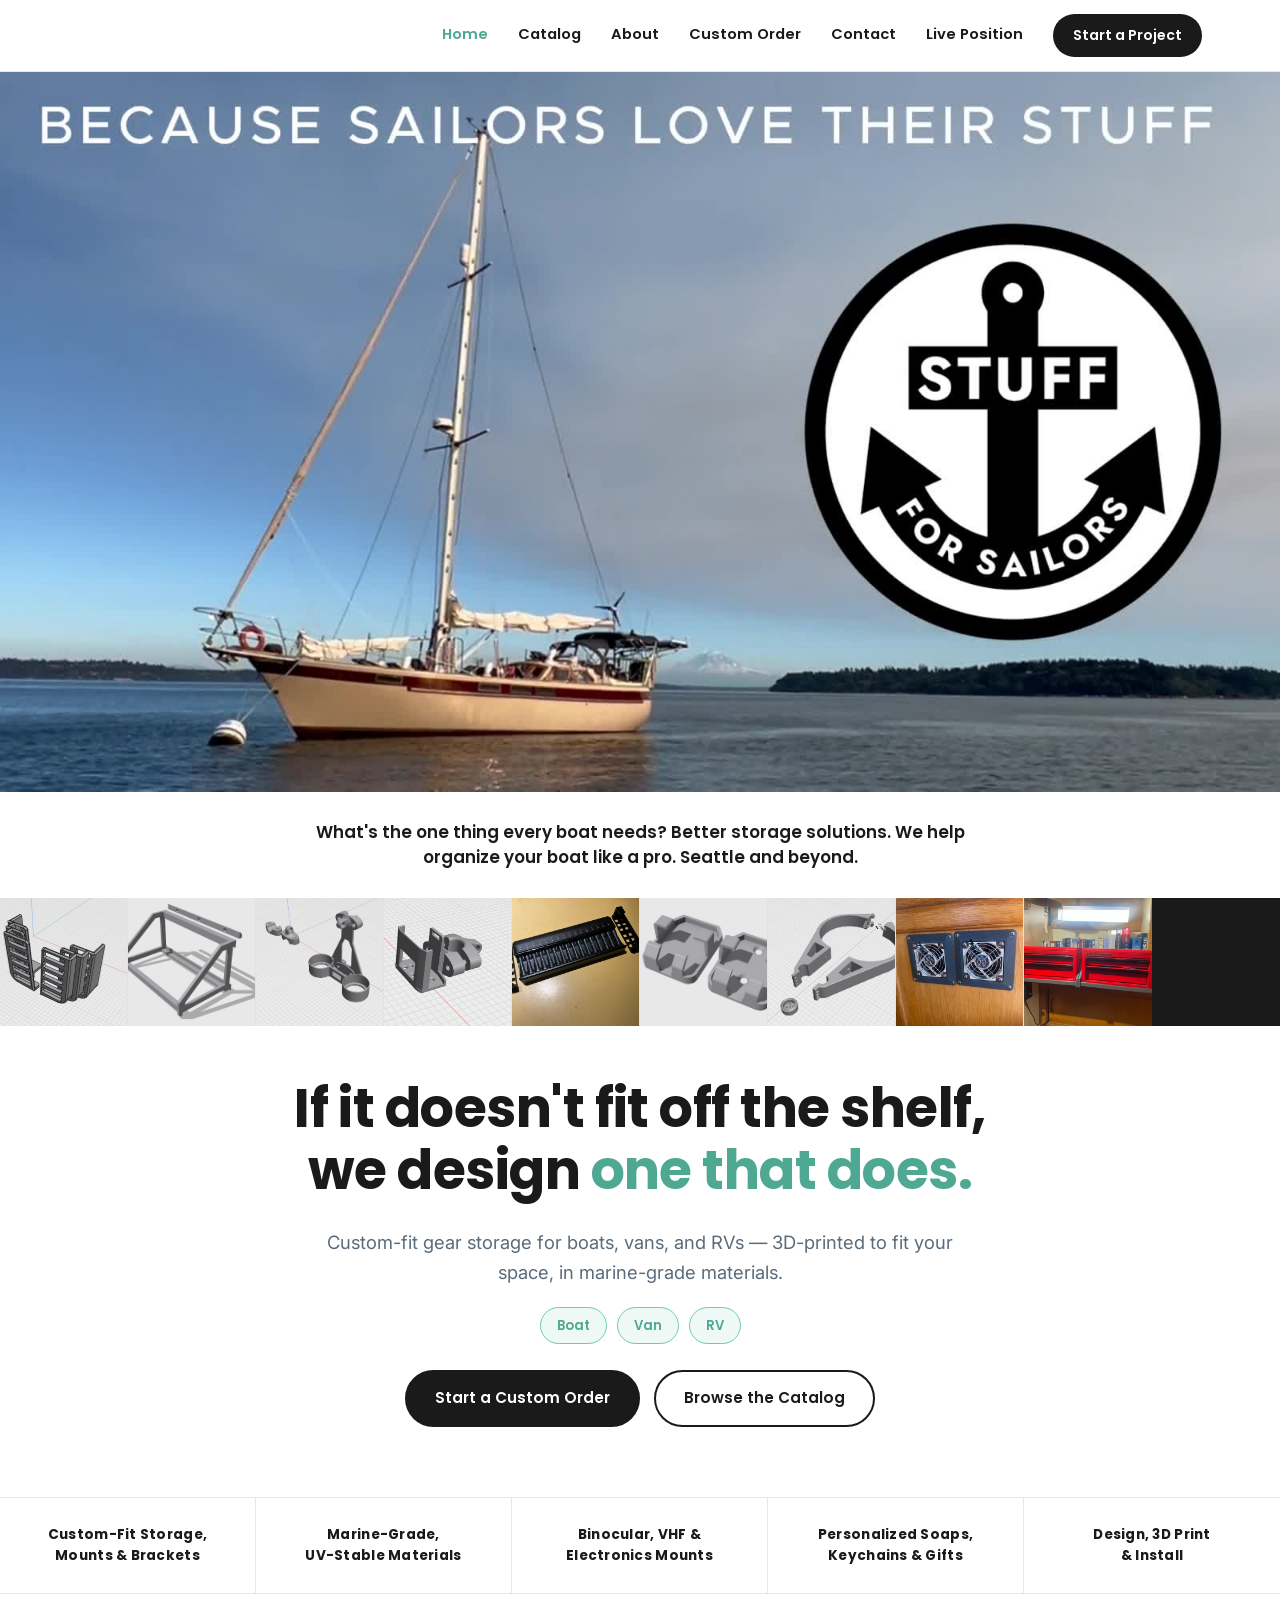
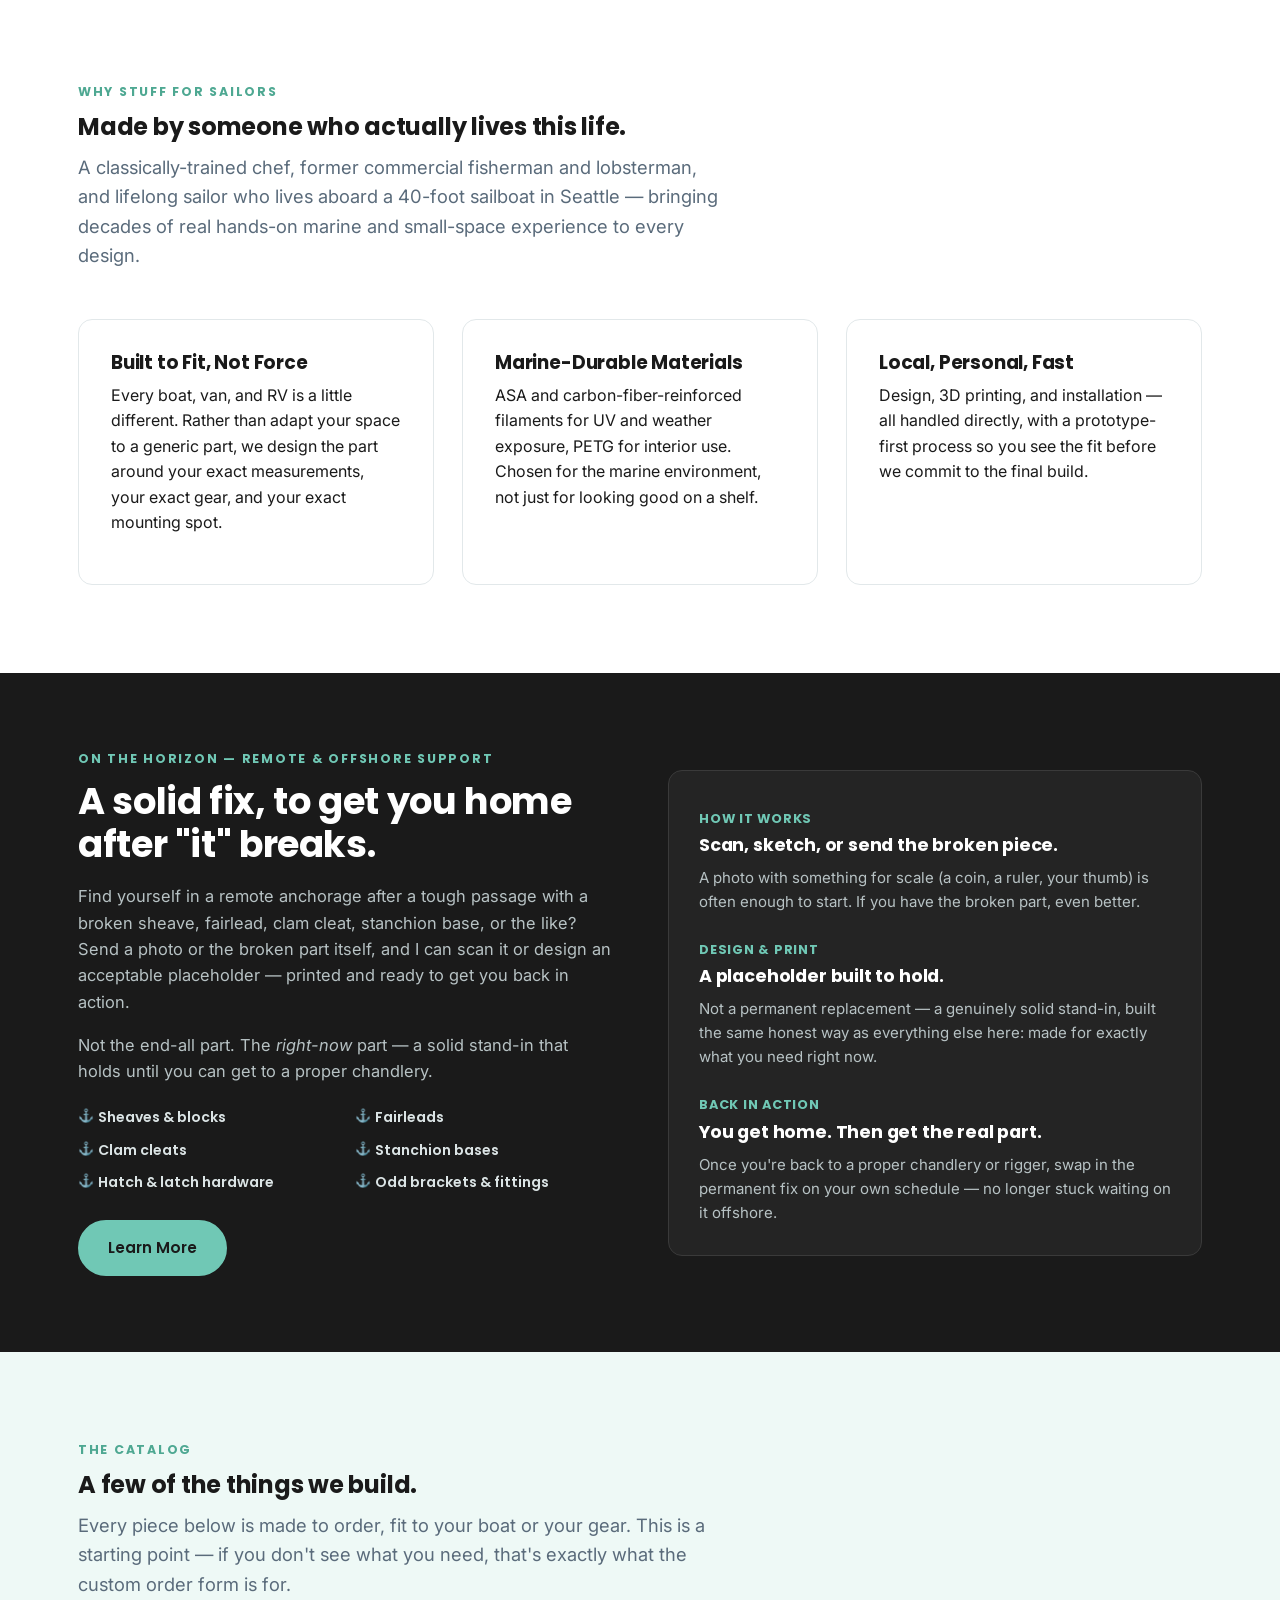
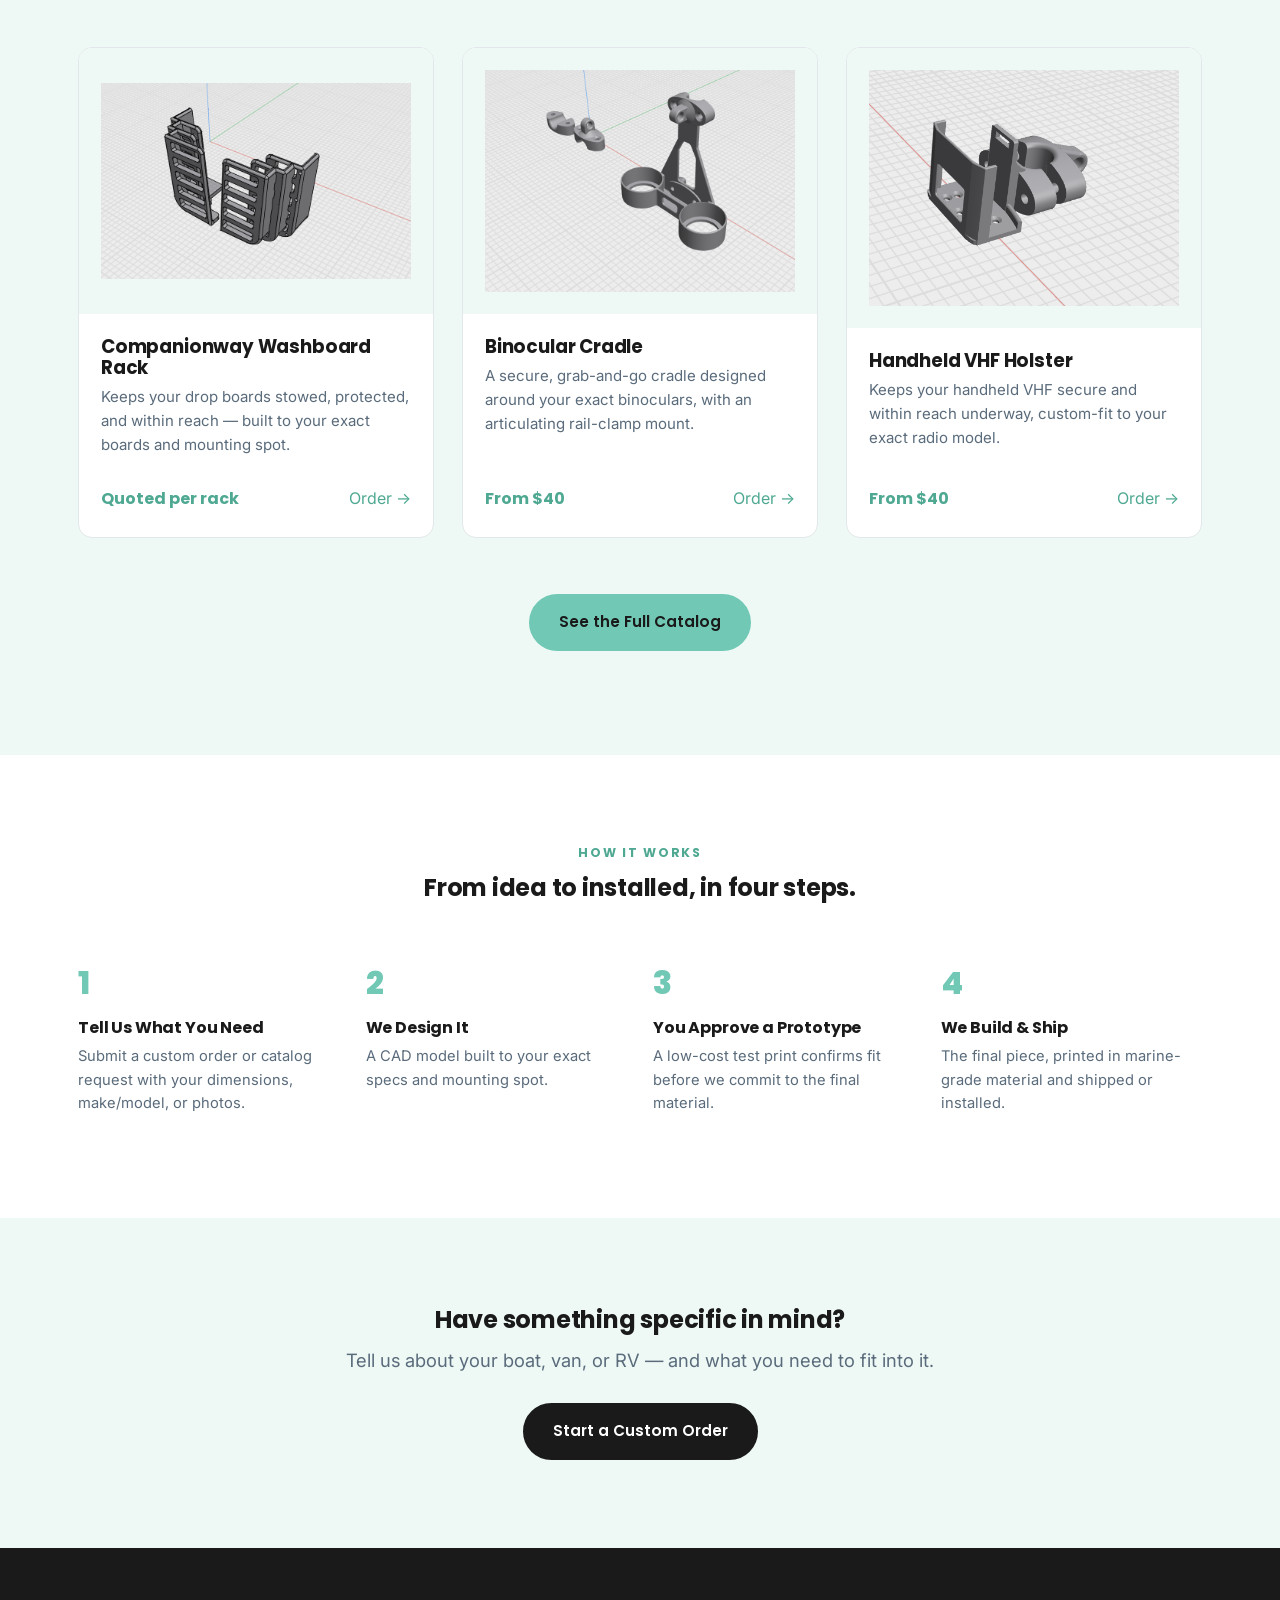
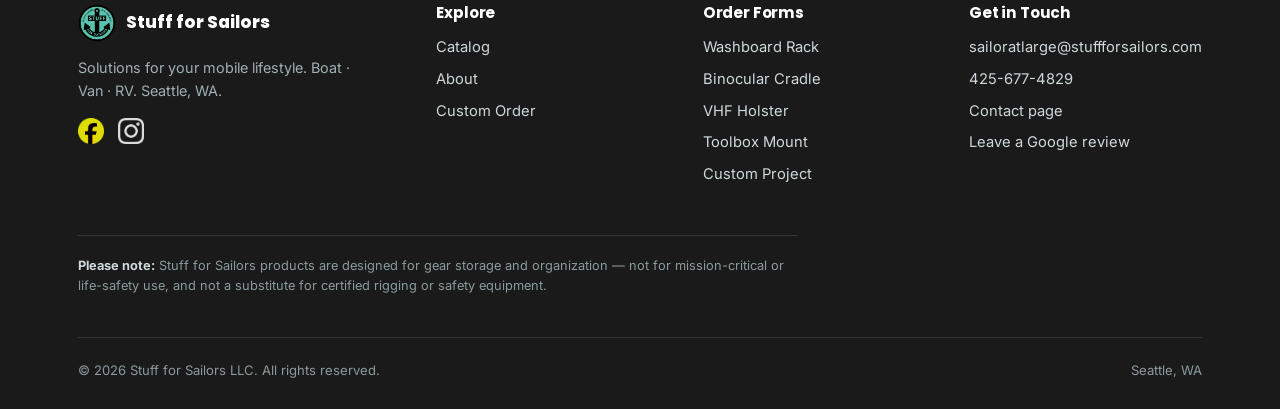
==== commit dee1193a: "Add rotate hint and update hero section content Added a rotate hint for mobile users and updated the" ====
--- a/index.html
+++ b/index.html
@@ -45,13 +45,15 @@
 </head>
 <body>
 
+<div class="rotate-hint" id="rotateHint" role="status" aria-live="polite">
+  <span class="rotate-hint-icon" aria-hidden="true">&#8635;</span>
+  <span>For the best experience, turn your phone to landscape.</span>
+  <button type="button" class="rotate-hint-close" aria-label="Dismiss" onclick="document.getElementById('rotateHint').style.display='none';">&times;</button>
+</div>
+
 <!-- ============ HEADER ============ -->
 <header class="site-header">
   <div class="nav-wrap">
-    <a href="index.html" class="brand">
-      <img src="images/logo.png" alt="Stuff for Sailors logo">
-      <span class="brand-text">Stuff for Sailors</span>
-    </a>
     <button class="nav-toggle" aria-label="Menu" onclick="document.querySelector('.nav-links').classList.toggle('open')">&#9776;</button>
     <nav class="nav-links">
       <a href="index.html" class="active">Home</a>
@@ -76,6 +78,12 @@
   </video>
 </section>
 
+<!-- ============ VIDEO TAGLINE ============ -->
+<section class="video-tagline">
+  <div class="container">
+    <p>What's the one thing every boat needs? Better storage solutions. We help organize your boat like a pro. Seattle and beyond.</p>
+  </div>
+</section>
 
 <!-- ============ PRODUCT THUMB STRIP ============ -->
 <section class="thumb-strip">
@@ -93,7 +101,6 @@
 <section class="hero hero-centered" style="padding-top:52px;">
   <div class="container">
     <div class="hero-copy-centered">
-      <span class="eyebrow">Boat Locker Organization &amp; Marine Gear Storage · Seattle</span>
       <h1>If it doesn't fit off the shelf,<br>we design <span class="accent">one that does.</span></h1>
       <p class="lede">Custom-fit gear storage for boats, vans, and RVs — 3D-printed to fit your space, in marine-grade materials.</p>
       <div class="hero-tags">
@@ -260,7 +267,6 @@
         <a href="order.html#binocular">Binocular Cradle</a>
         <a href="order.html#vhf">VHF Holster</a>
         <a href="order.html#toolbox">Toolbox Mount</a>
-        <a href="order.html#quickorder">Small Parts</a>
         <a href="order.html#general">Custom Project</a>
       </div>
       <div>
--- a/styles.css
+++ b/styles.css
@@ -159,6 +159,17 @@
   .video-hero-media{width:100%;height:auto;object-fit:contain;}
 }
 
+/* ---- tagline strip directly under the hero video ---- */
+.video-tagline{padding:28px 0;text-align:center;background:var(--white);}
+.video-tagline p{
+  font-family:'Poppins',sans-serif;font-weight:600;font-size:1.05rem;
+  color:var(--ink);max-width:720px;margin:0 auto;line-height:1.5;
+}
+@media(max-width:600px){
+  .video-tagline{padding:20px 0;}
+  .video-tagline p{font-size:.95rem;}
+}
+
 /* ---- centered hero: large dominant logo, headline/copy below ---- */
 .hero-centered{padding:56px 0 70px;text-align:center;}
 .hero-logo-hero{display:flex;justify-content:center;margin-bottom:28px;}
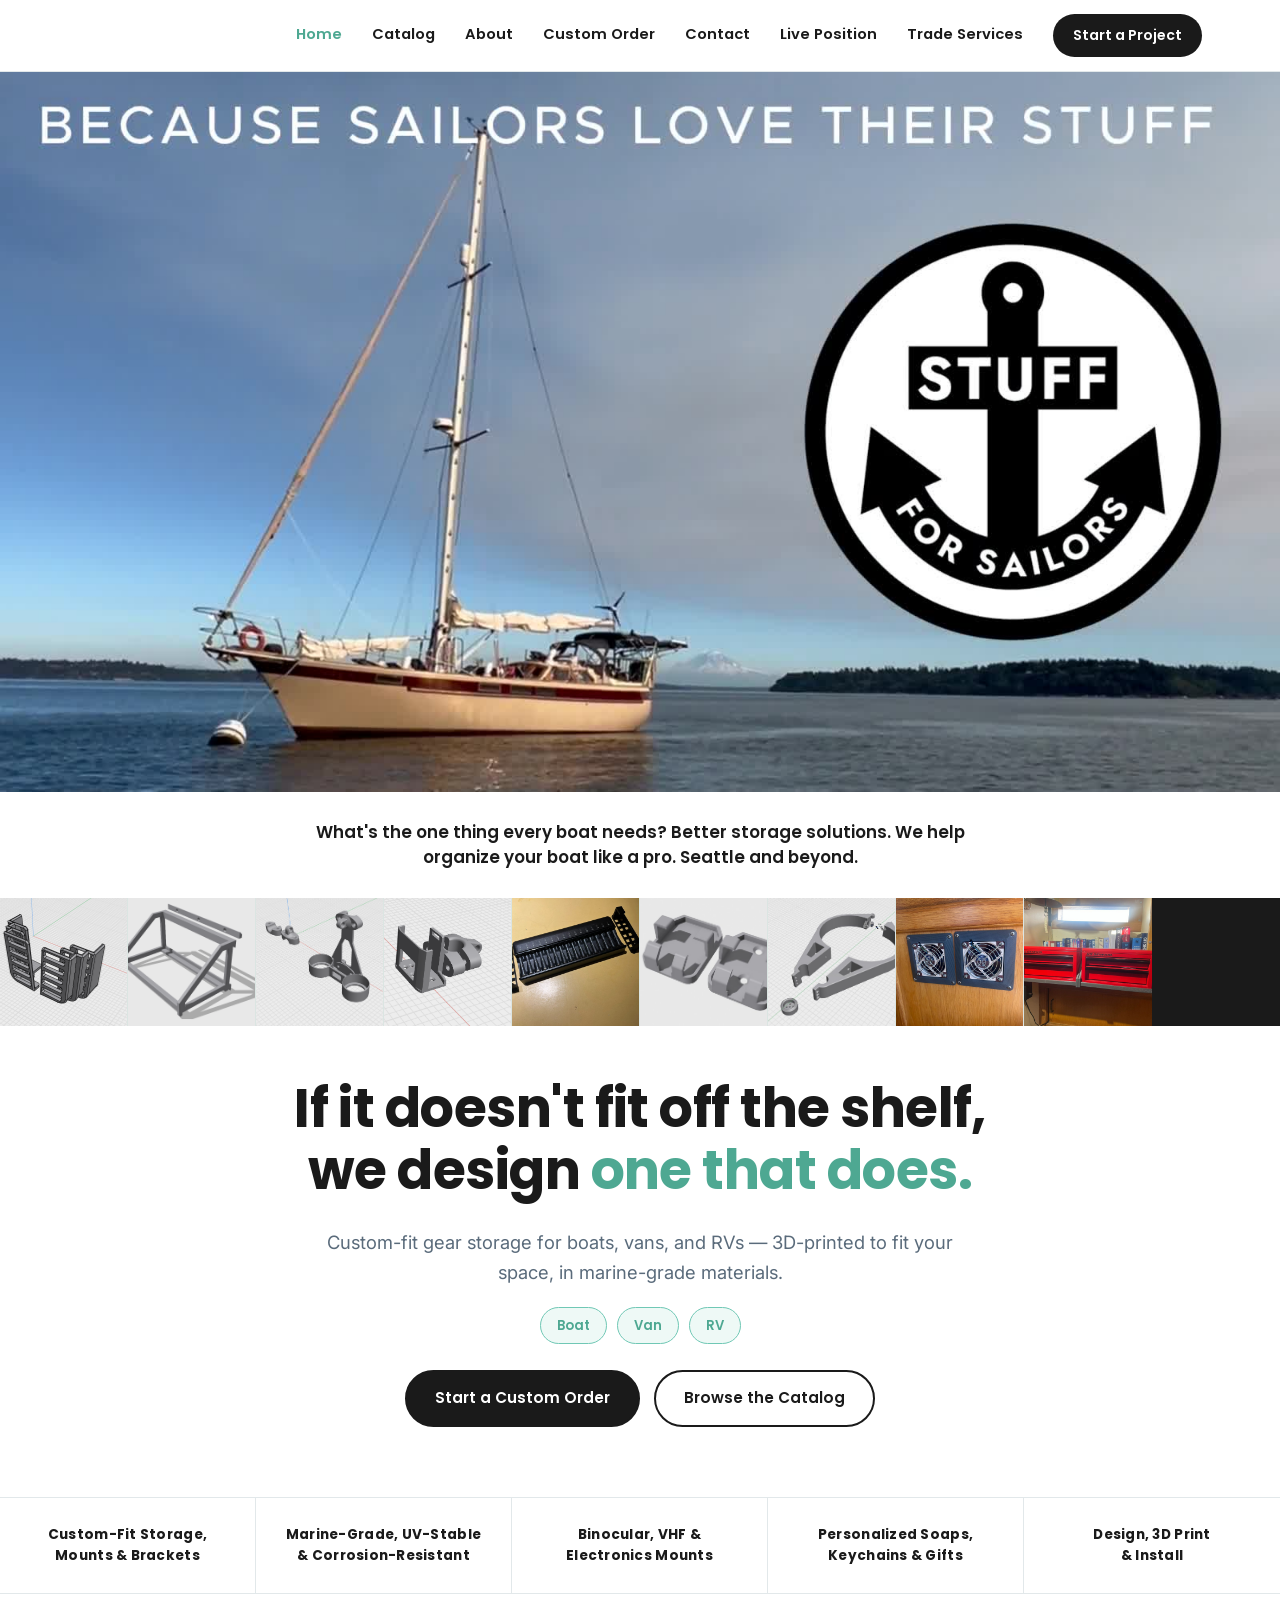
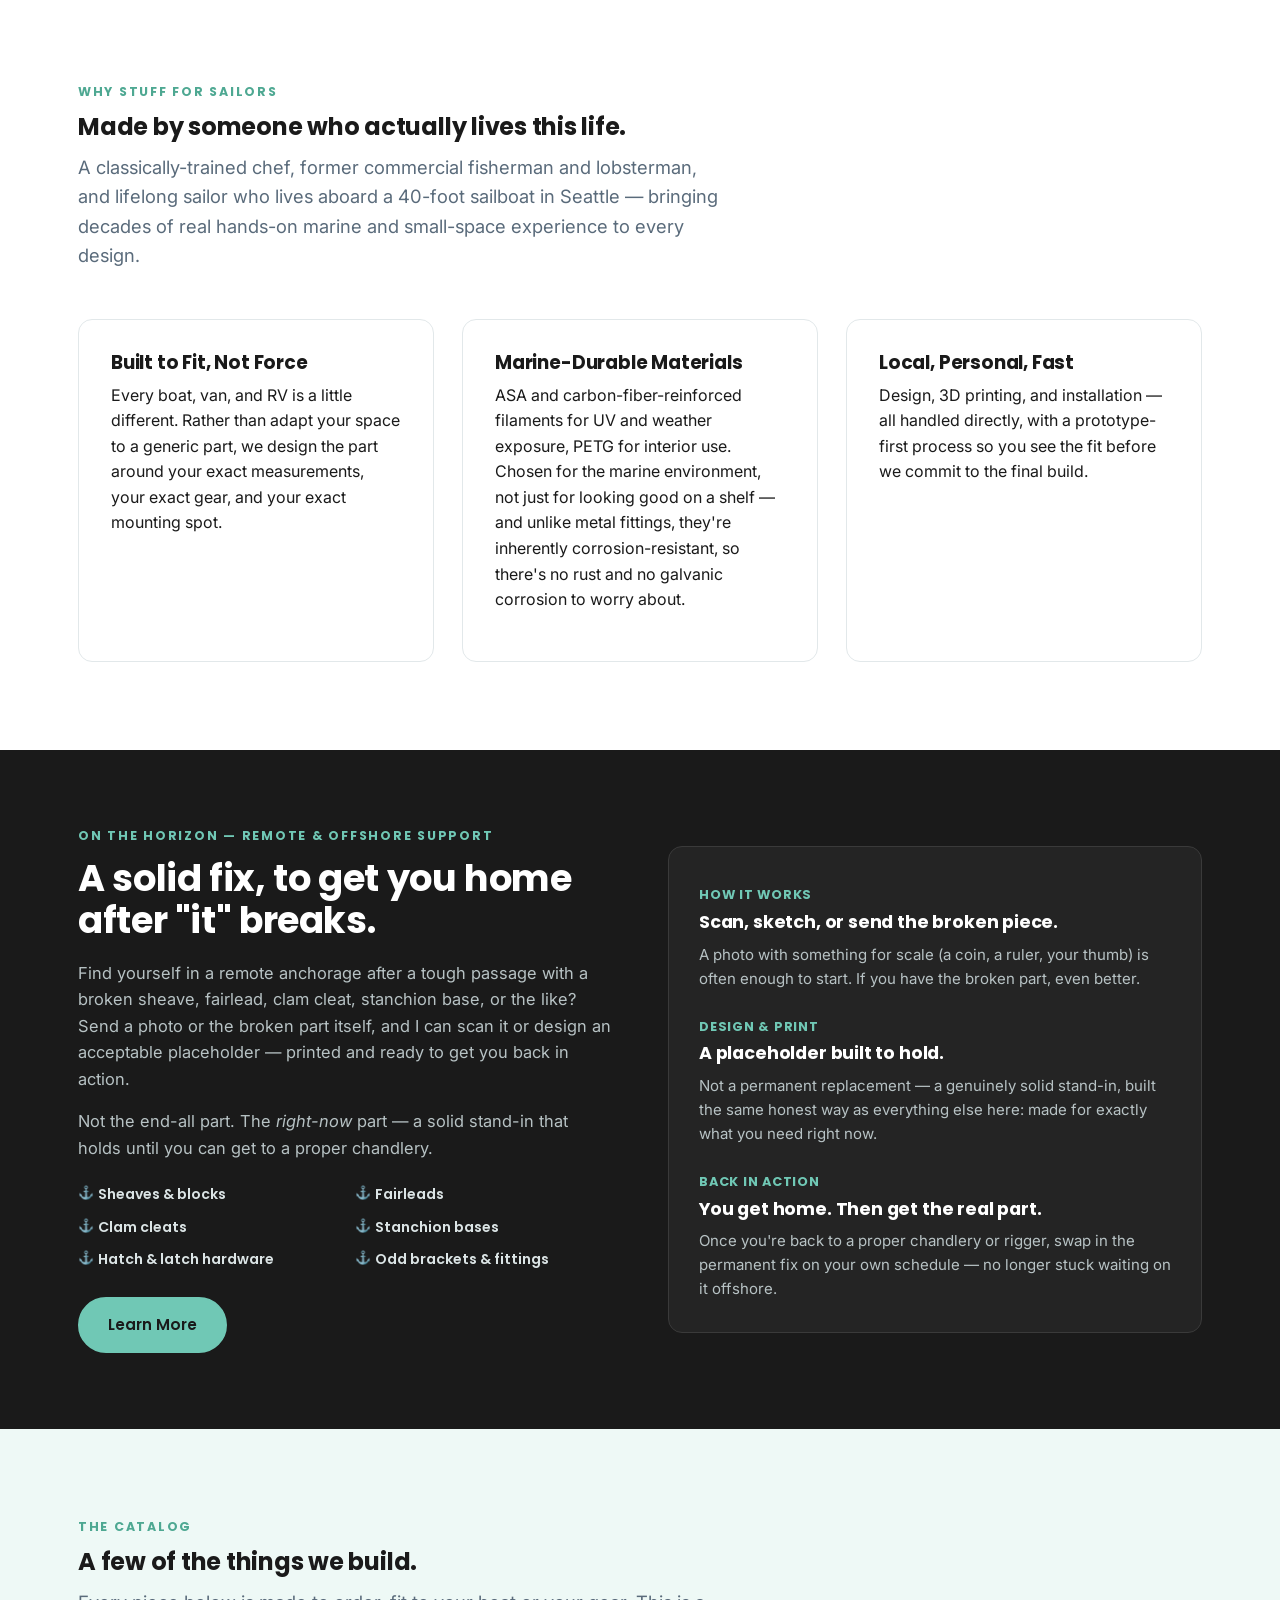
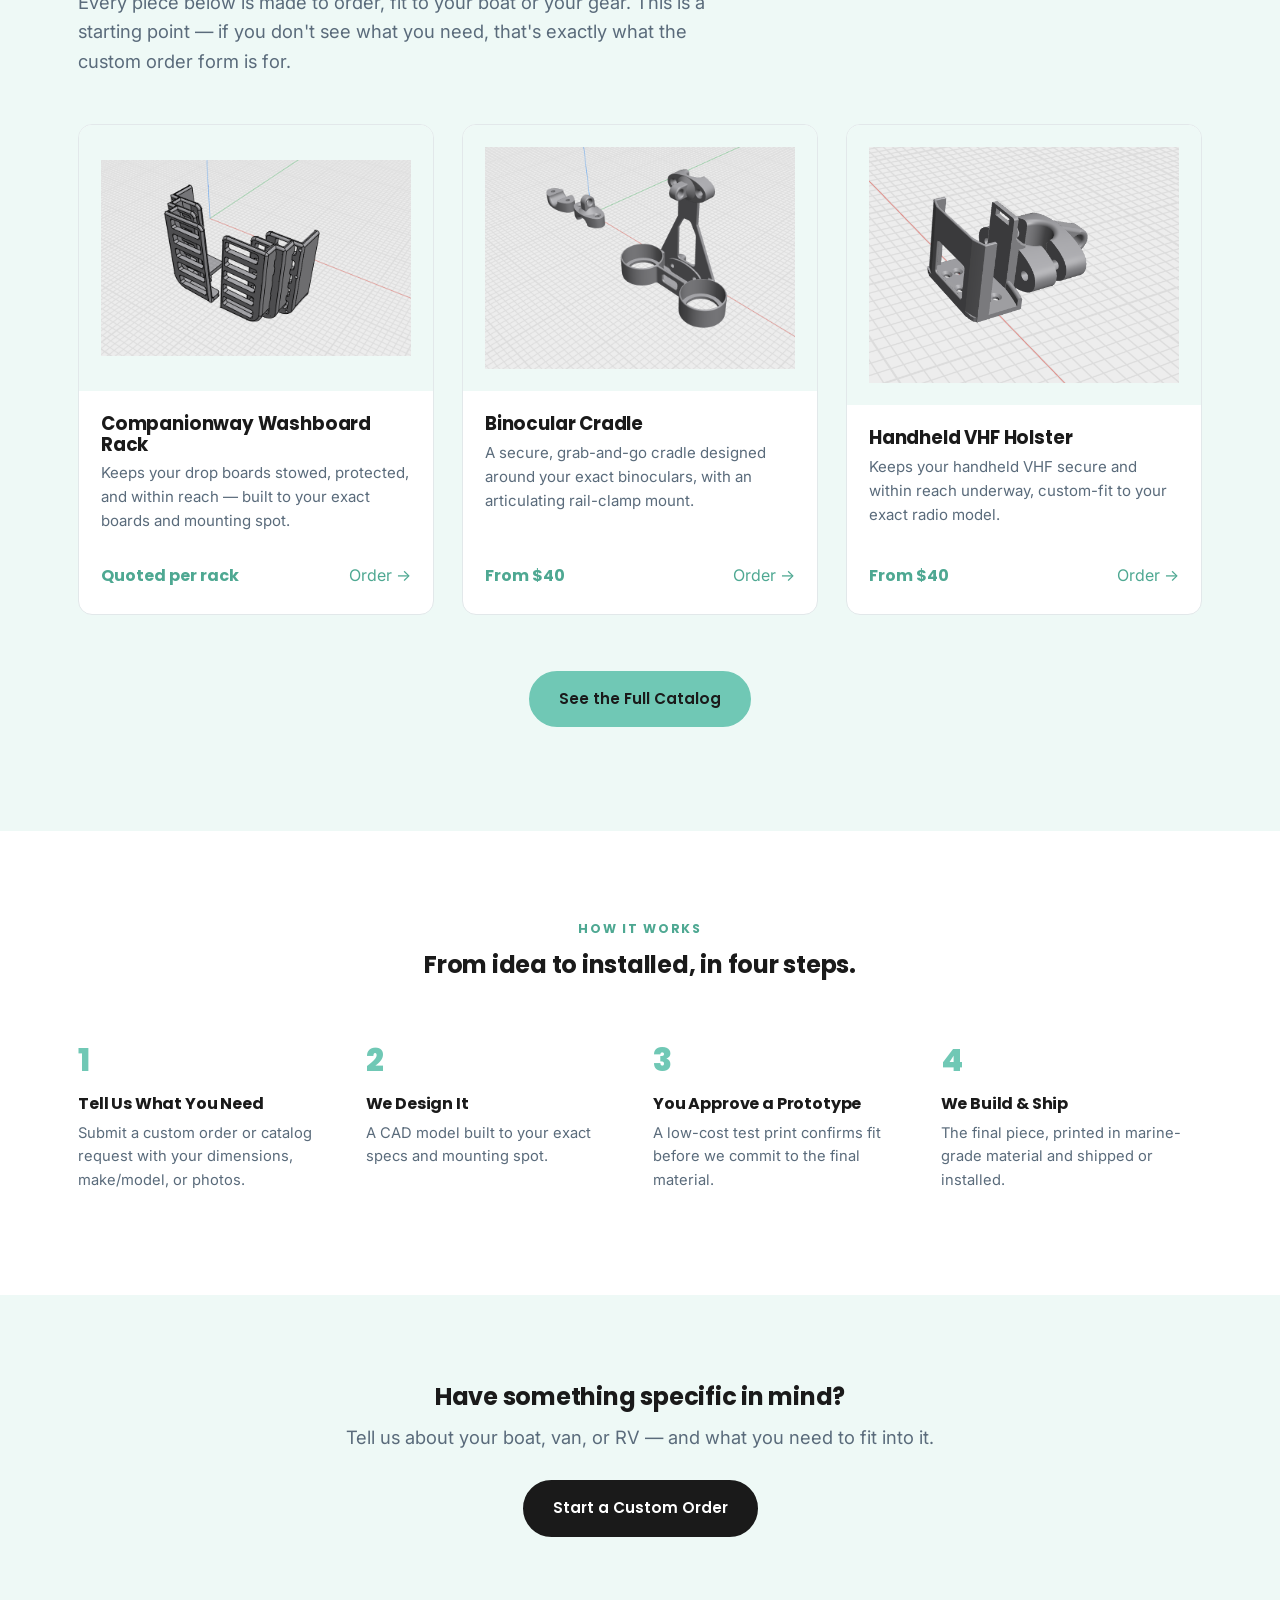
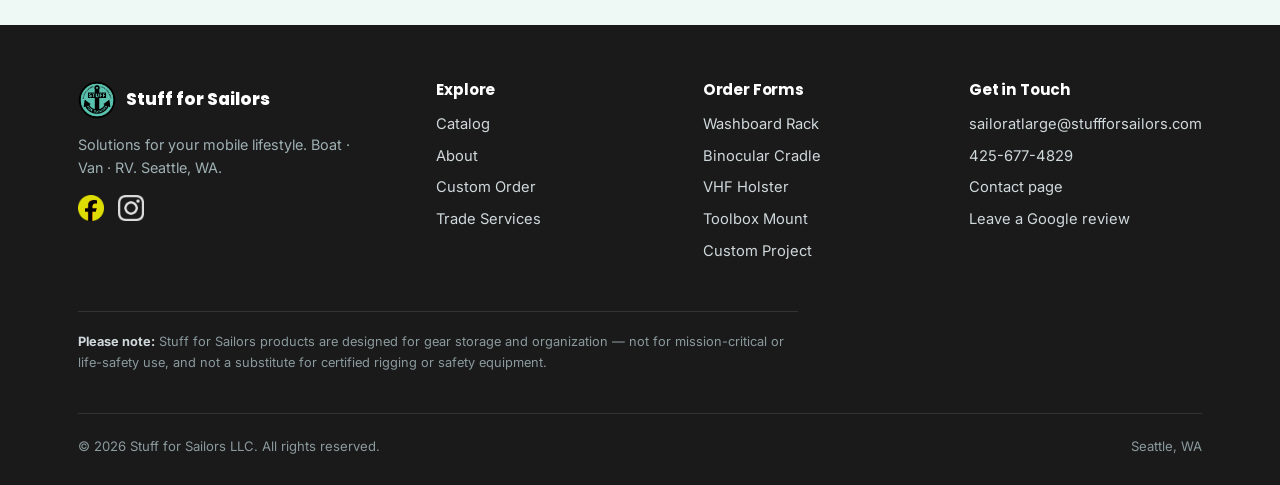
==== commit 615231fd: "Add Google Analytics tracking code to index.html" ====
--- a/index.html
+++ b/index.html
@@ -1,6 +1,15 @@
 <!DOCTYPE html>
 <html lang="en">
 <head>
+<!-- Google tag (gtag.js) -->
+<script async src="https://www.googletagmanager.com/gtag/js?id=G-61T0038VN7"></script>
+<script>
+  window.dataLayer = window.dataLayer || [];
+  function gtag(){dataLayer.push(arguments);}
+  gtag("js", new Date());
+
+  gtag("config", "G-61T0038VN7");
+</script>
 <meta charset="UTF-8">
 <meta name="viewport" content="width=device-width, initial-scale=1.0">
 <title>Marine Gear Storage & Boat Locker Organization | Stuff for Sailors — Seattle</title>
@@ -62,6 +71,7 @@
       <a href="order.html">Custom Order</a>
       <a href="contact.html">Contact</a>
       <a href="contact.html#live-position">Live Position</a>
+      <a href="b2b.html">Trade Services</a>
       <a href="order.html" class="nav-cta">Start a Project</a>
     </nav>
   </div>
@@ -117,7 +127,7 @@
 <!-- ============ FEATURE STRIP (from the printed card) ============ -->
 <div class="feature-strip">
   <div><strong>Custom-Fit Storage,<br>Mounts &amp; Brackets</strong></div>
-  <div><strong>Marine-Grade,<br>UV-Stable Materials</strong></div>
+  <div><strong>Marine-Grade, UV-Stable<br>&amp; Corrosion-Resistant</strong></div>
   <div><strong>Binocular, VHF &amp;<br>Electronics Mounts</strong></div>
   <div><strong>Personalized Soaps,<br>Keychains &amp; Gifts</strong></div>
   <div><strong>Design, 3D Print<br>&amp; Install</strong></div>
@@ -138,7 +148,7 @@
       </div>
       <div class="panel">
         <h3>Marine-Durable Materials</h3>
-        <p>ASA and carbon-fiber-reinforced filaments for UV and weather exposure, PETG for interior use. Chosen for the marine environment, not just for looking good on a shelf.</p>
+        <p>ASA and carbon-fiber-reinforced filaments for UV and weather exposure, PETG for interior use. Chosen for the marine environment, not just for looking good on a shelf — and unlike metal fittings, they're inherently corrosion-resistant, so there's no rust and no galvanic corrosion to worry about.</p>
       </div>
       <div class="panel">
         <h3>Local, Personal, Fast</h3>
@@ -260,6 +270,7 @@
         <a href="catalog.html">Catalog</a>
         <a href="about.html">About</a>
         <a href="order.html">Custom Order</a>
+        <a href="b2b.html">Trade Services</a>
       </div>
       <div>
         <h4>Order Forms</h4>
@@ -289,3 +300,4 @@
 
 </body>
 </html>
+
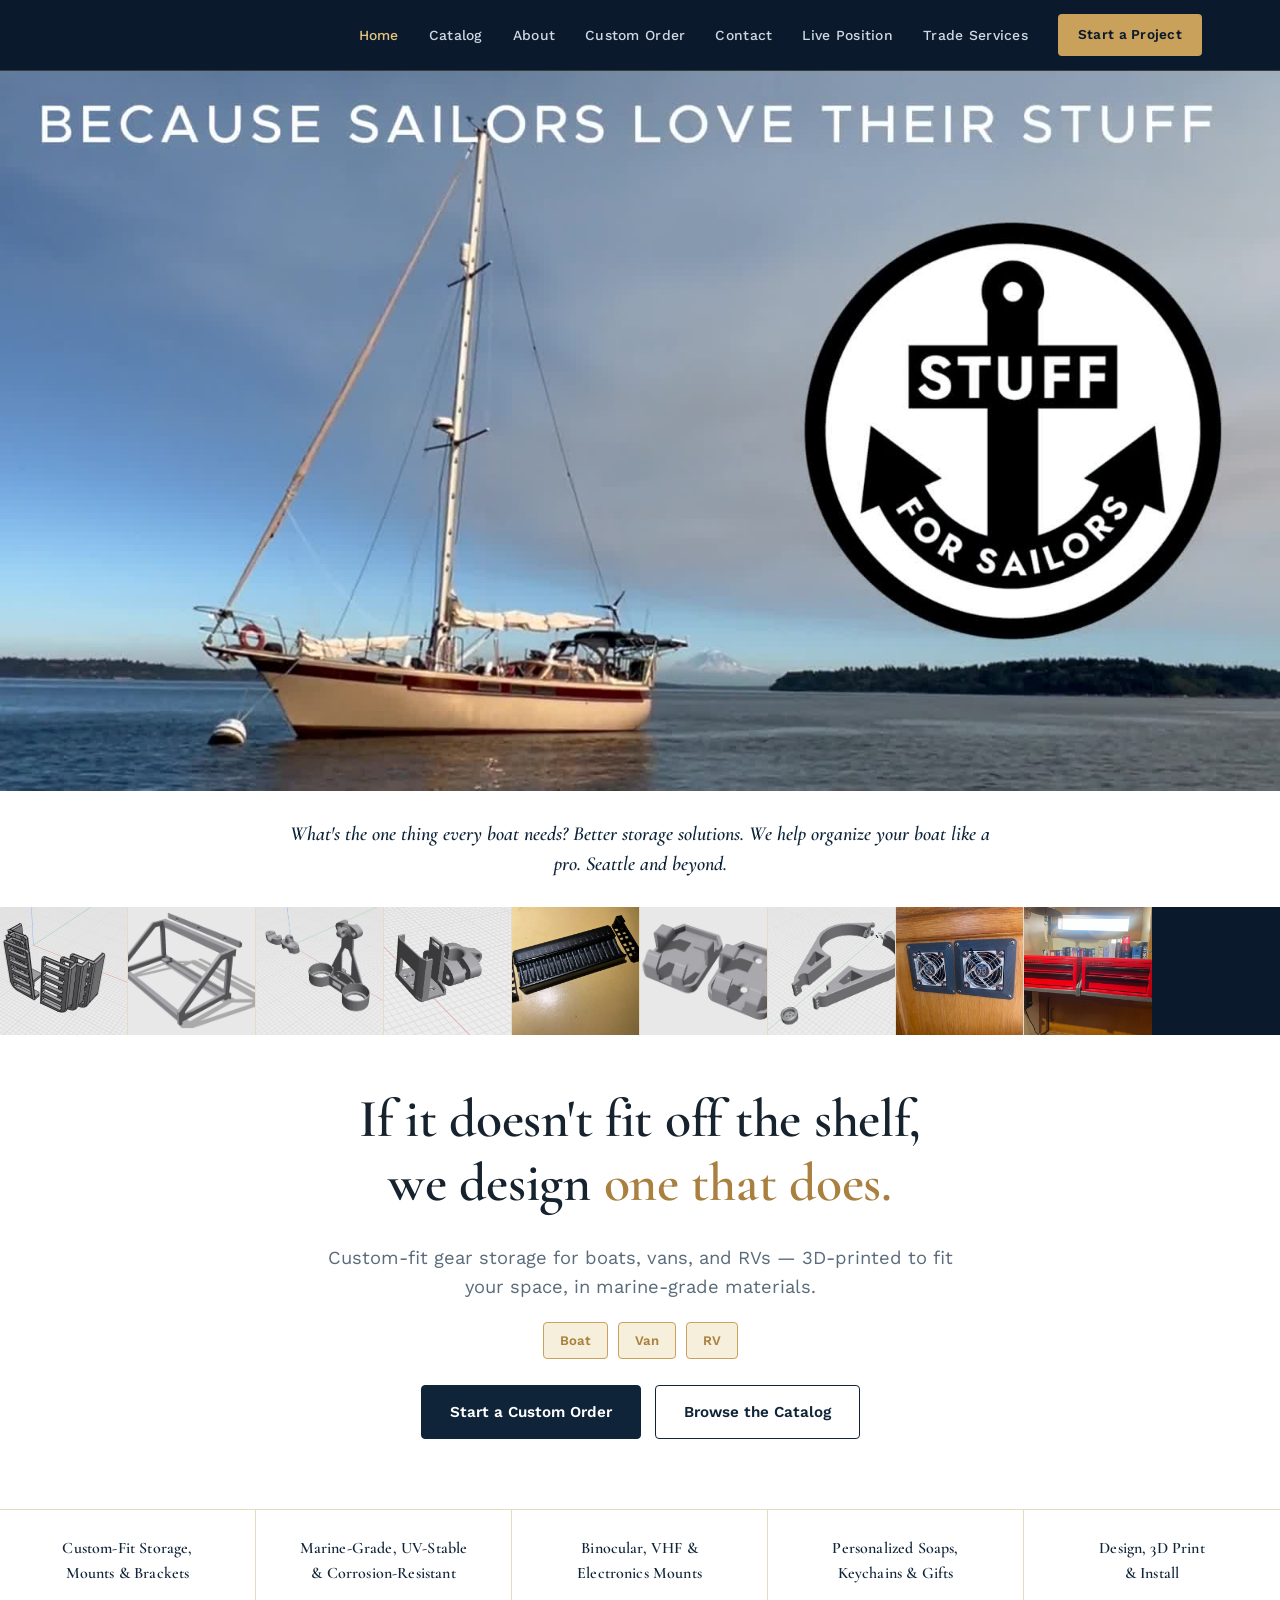
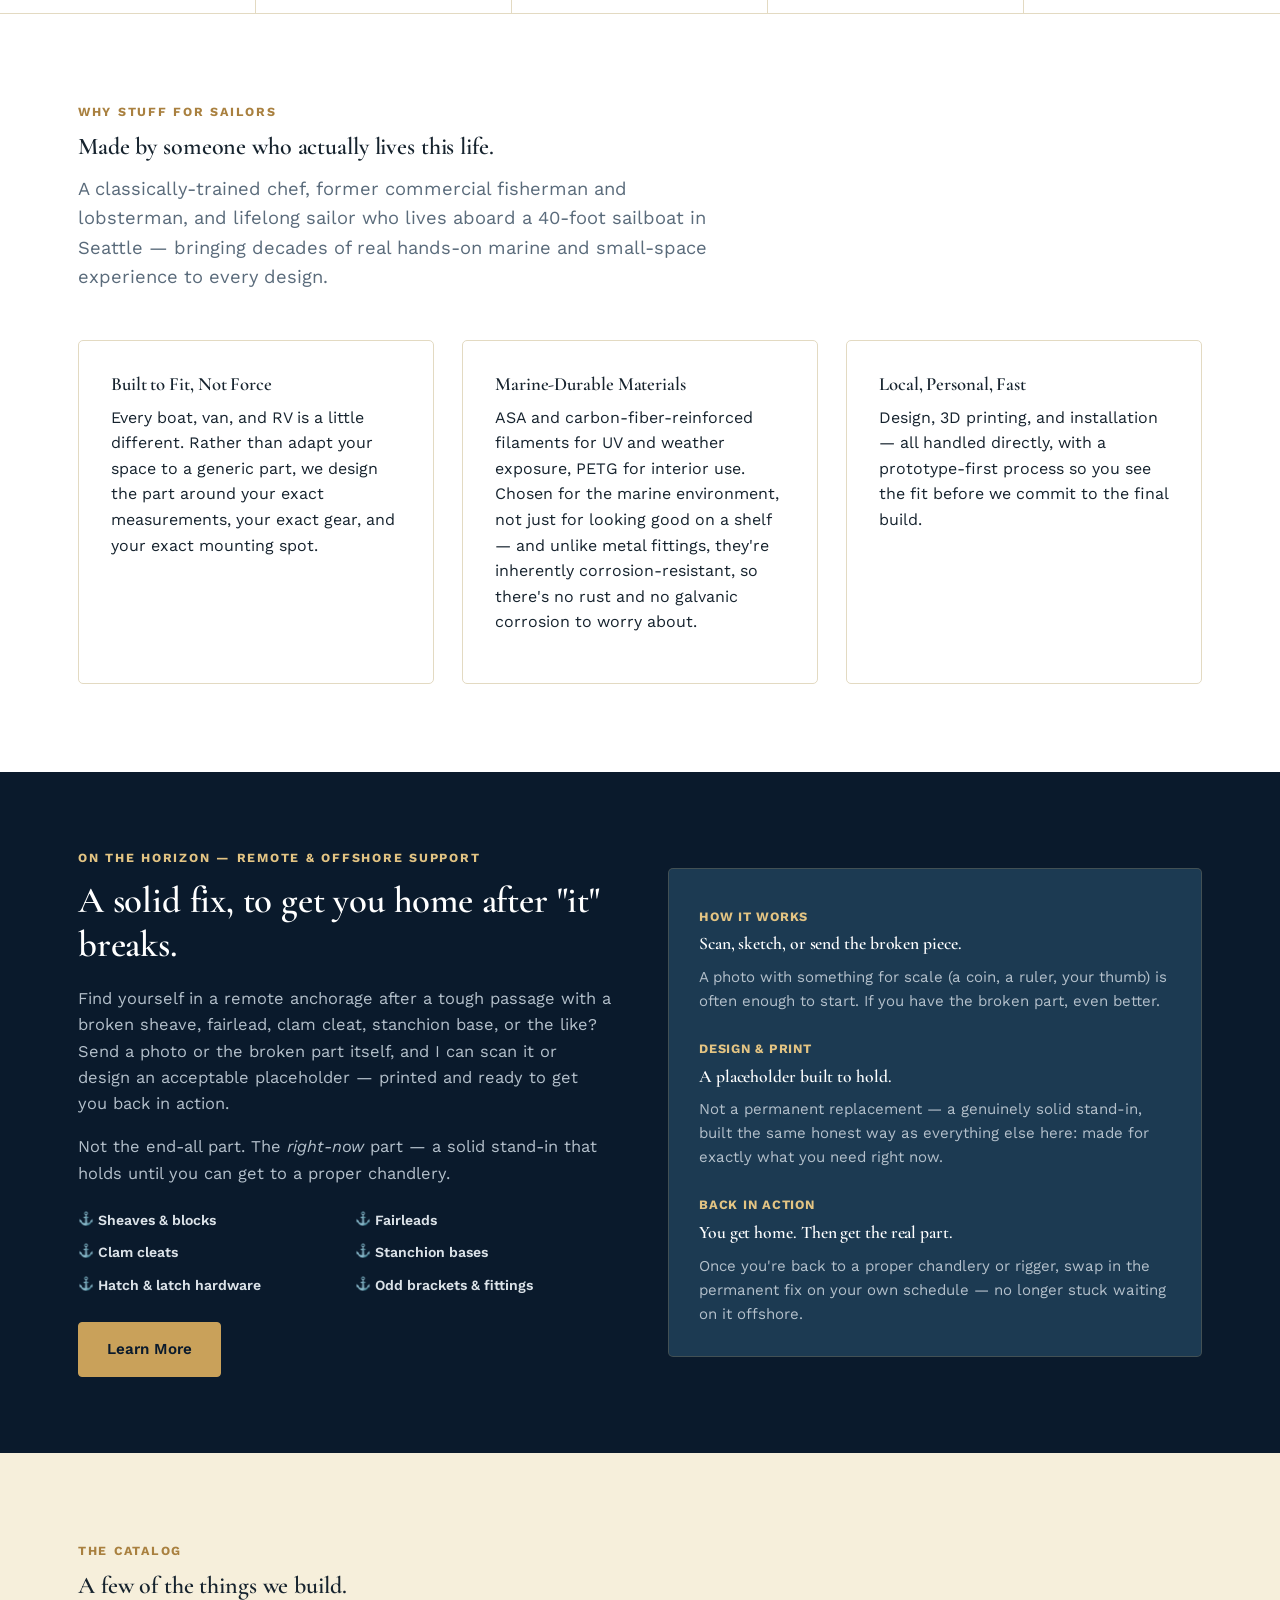
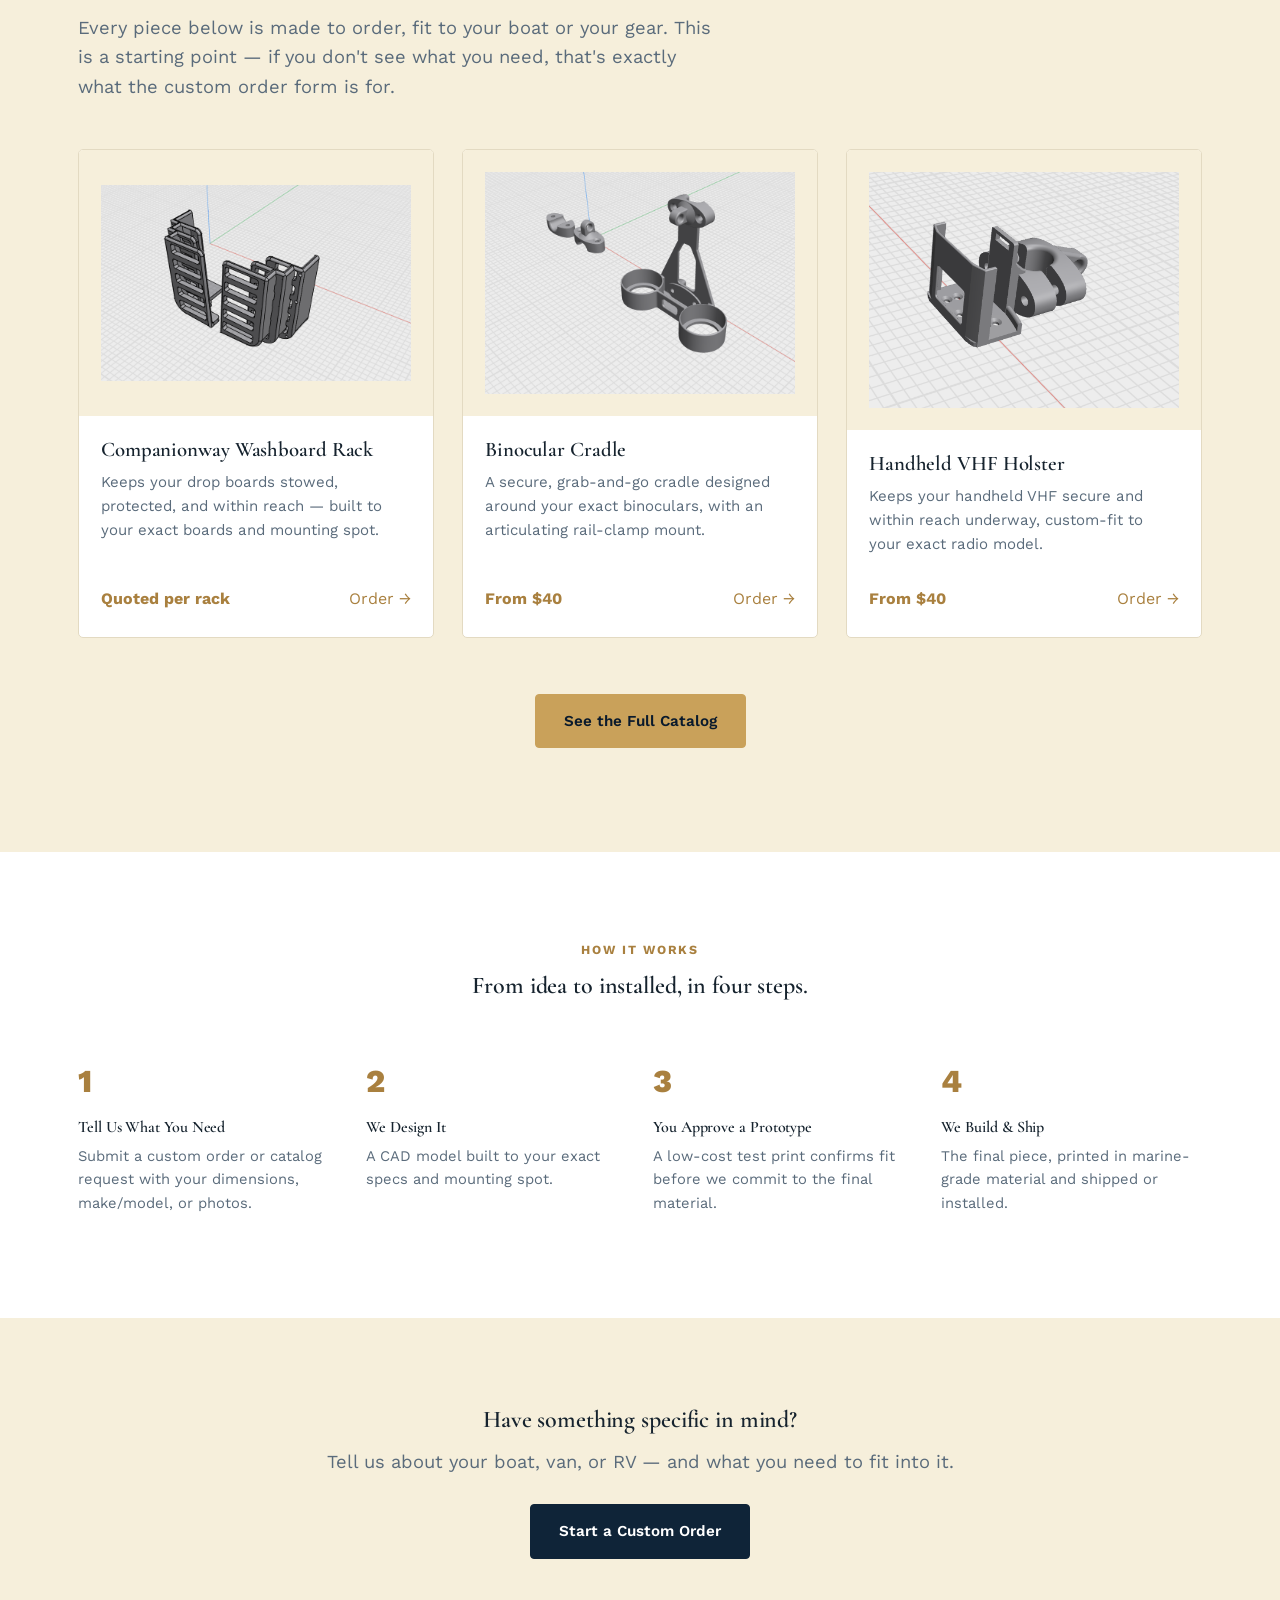
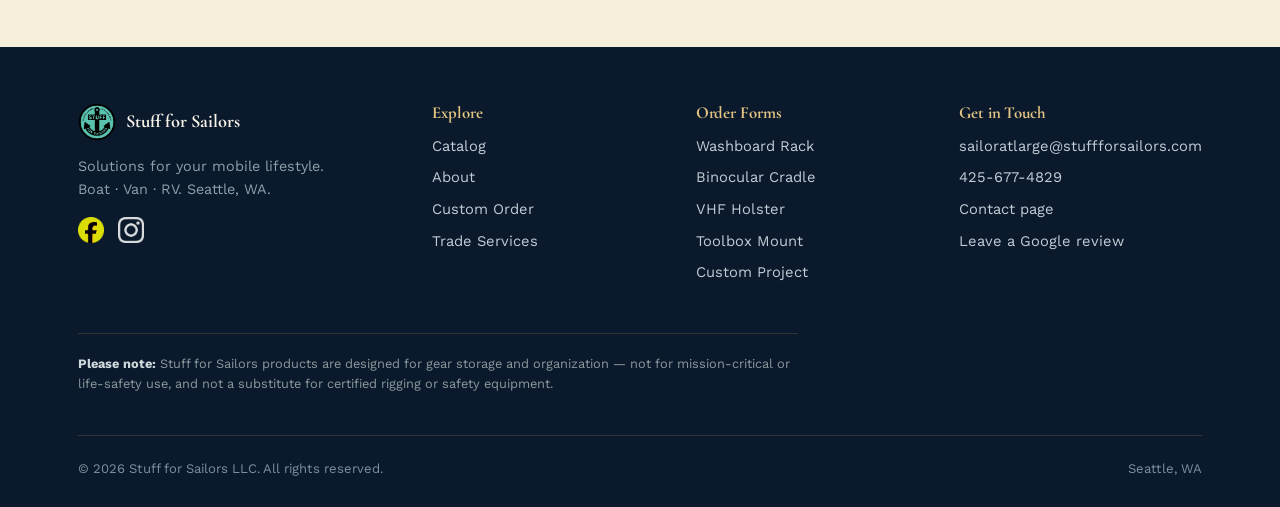
==== commit a74b6ca3: "Remove trailing newline from index.html" ====
--- a/index.html
+++ b/index.html
@@ -300,4 +300,3 @@
 
 </body>
 </html>
-
--- a/styles.css
+++ b/styles.css
@@ -1,58 +1,62 @@
 /* ===========================================================
    STUFF FOR SAILORS — shared stylesheet
-   Brand: black headline type + teal accent (#70C8B5, sampled
-   from the logo) + white/off-white, matching the finished
-   business card, raffle certificate, and order-form designs.
+   Brand: "Navy & Brass" — classic nautical. Deep navy ink +
+   brass accent + warm ivory paper, serif display headlines
+   over a clean sans for UI/body text.
 =========================================================== */
 
-@import url('https://fonts.googleapis.com/css2?family=Poppins:wght@600;700;800&family=Inter:wght@400;500;600&display=swap');
+@import url('https://fonts.googleapis.com/css2?family=Cormorant+Garamond:ital,wght@0,500;0,600;0,700;1,500;1,600&family=Work+Sans:wght@400;500;600;700;800&display=swap');
 
 :root{
-  --ink:#1a1a1a;
-  --teal:#70c8b5;
-  --teal-dark:#4ea892;
-  --teal-pale:#eef9f6;
+  --ink:#16232e;
+  --navy:#0f2438;
+  --navy-deep:#0a1a2c;
+  --navy-light:#1c3a52;
+  --brass:#c9a15a;
+  --brass-dark:#a9803f;
+  --brass-light:#e3c483;
+  --brass-pale:#f6efdb;
   --steel:#5a6b7b;
-  --line:#e2e8ea;
-  --paper:#fafcfc;
+  --line:#e3dac2;
+  --paper:#faf8f2;
+  --ivory:#f7f3e8;
   --white:#ffffff;
-  --coral:#ff5d37; /* secondary accent, from the printed business card, used sparingly */
   --max:1180px;
-  --radius:14px;
+  --radius:5px;
 }
 
 *{box-sizing:border-box;}
 html{scroll-behavior:smooth;}
 body{
   margin:0;
-  font-family:'Inter',-apple-system,BlinkMacSystemFont,sans-serif;
+  font-family:'Work Sans',-apple-system,BlinkMacSystemFont,sans-serif;
   color:var(--ink);
   background:var(--white);
   line-height:1.6;
   -webkit-font-smoothing:antialiased;
 }
 h1,h2,h3,h4{
-  font-family:'Poppins',sans-serif;
-  font-weight:700;
-  line-height:1.15;
+  font-family:'Cormorant Garamond',serif;
+  font-weight:600;
+  line-height:1.2;
   margin:0 0 .5em;
-  letter-spacing:-0.01em;
+  letter-spacing:-0.005em;
 }
 p{margin:0 0 1em;}
-a{color:var(--teal-dark);text-decoration:none;}
+a{color:var(--brass-dark);text-decoration:none;}
 a:hover{text-decoration:underline;}
 img{max-width:100%;display:block;}
 .container{max-width:var(--max);margin:0 auto;padding:0 28px;}
 .section{padding:88px 0;}
 .section.tight{padding:56px 0;}
-.section.alt{background:var(--teal-pale);}
+.section.alt{background:var(--brass-pale);}
 .eyebrow{
-  font-family:'Poppins',sans-serif;
+  font-family:'Work Sans',sans-serif;
   font-weight:700;
   font-size:.78rem;
   letter-spacing:.14em;
   text-transform:uppercase;
-  color:var(--teal-dark);
+  color:var(--brass-dark);
   margin-bottom:.9em;
   display:block;
 }
@@ -61,39 +65,40 @@
 /* ---------- buttons ---------- */
 .btn{
   display:inline-flex;align-items:center;gap:8px;
-  font-family:'Poppins',sans-serif;font-weight:600;font-size:.95rem;
-  padding:14px 28px;border-radius:999px;border:2px solid var(--ink);
-  cursor:pointer;transition:transform .15s ease, background .15s ease, color .15s ease;
-}
-.btn-primary{background:var(--ink);color:var(--white);}
-.btn-primary:hover{background:var(--teal-dark);border-color:var(--teal-dark);text-decoration:none;transform:translateY(-2px);}
-.btn-ghost{background:transparent;color:var(--ink);}
-.btn-ghost:hover{background:var(--ink);color:var(--white);text-decoration:none;transform:translateY(-2px);}
-.btn-teal{background:var(--teal);color:var(--ink);border-color:var(--teal);}
-.btn-teal:hover{background:var(--teal-dark);border-color:var(--teal-dark);text-decoration:none;transform:translateY(-2px);}
+  font-family:'Work Sans',sans-serif;font-weight:600;font-size:.95rem;
+  padding:14px 28px;border-radius:4px;border:1.5px solid var(--navy);
+  cursor:pointer;transition:transform .15s ease, background .15s ease, color .15s ease, border-color .15s ease;
+}
+.btn-primary{background:var(--navy);color:var(--white);}
+.btn-primary:hover{background:var(--brass);border-color:var(--brass);color:var(--navy-deep);text-decoration:none;transform:translateY(-2px);}
+.btn-ghost{background:transparent;color:var(--navy);}
+.btn-ghost:hover{background:var(--navy);color:var(--white);text-decoration:none;transform:translateY(-2px);}
+.btn-teal{background:var(--brass);color:var(--navy-deep);border-color:var(--brass);}
+.btn-teal:hover{background:var(--brass-dark);border-color:var(--brass-dark);color:var(--white);text-decoration:none;transform:translateY(-2px);}
 
 /* ---------- header / nav ---------- */
 .site-header{
   position:sticky;top:0;z-index:50;
-  background:rgba(255,255,255,.92);backdrop-filter:blur(8px);
-  border-bottom:1px solid var(--line);
+  background:var(--navy-deep);
+  border-bottom:1px solid rgba(201,161,90,.25);
 }
 .nav-wrap{display:flex;align-items:center;justify-content:flex-end;padding:14px 28px;max-width:var(--max);margin:0 auto;}
 .brand{display:flex;align-items:center;gap:12px;}
 .brand img{width:52px;height:52px;}
-.brand-text{font-family:'Poppins',sans-serif;font-weight:800;font-size:1.2rem;color:var(--ink);}
+.brand-text{font-family:'Cormorant Garamond',serif;font-weight:700;font-size:1.3rem;color:var(--ivory);}
 .nav-links{display:flex;gap:30px;align-items:center;}
-.nav-links a{font-family:'Poppins',sans-serif;font-weight:600;font-size:.92rem;color:var(--ink);}
-.nav-links a.active{color:var(--teal-dark);}
-.nav-cta{background:var(--ink);color:var(--white)!important;padding:10px 20px;border-radius:999px;font-size:.88rem!important;}
-.nav-cta:hover{background:var(--teal-dark);text-decoration:none;}
-.nav-toggle{display:none;background:none;border:none;font-size:1.6rem;cursor:pointer;color:var(--ink);}
+.nav-links a{font-family:'Work Sans',sans-serif;font-weight:500;font-size:.87rem;letter-spacing:.02em;color:#cfd8e2;}
+.nav-links a:hover{color:var(--brass-light);}
+.nav-links a.active{color:var(--brass-light);}
+.nav-cta{background:var(--brass);color:var(--navy-deep)!important;padding:10px 20px;border-radius:4px;font-size:.85rem!important;font-weight:600!important;}
+.nav-cta:hover{background:var(--brass-dark);color:var(--white)!important;text-decoration:none;}
+.nav-toggle{display:none;background:none;border:none;font-size:1.6rem;cursor:pointer;color:var(--ivory);}
 
 @media(max-width:820px){
-  .nav-links{position:fixed;top:73px;left:0;right:0;background:var(--white);flex-direction:column;
-    gap:0;border-bottom:1px solid var(--line);max-height:0;overflow:hidden;transition:max-height .25s ease;}
+  .nav-links{position:fixed;top:73px;left:0;right:0;background:var(--navy-deep);flex-direction:column;
+    gap:0;border-bottom:1px solid rgba(201,161,90,.25);max-height:0;overflow:hidden;transition:max-height .25s ease;}
   .nav-links.open{max-height:400px;}
-  .nav-links a{padding:16px 28px;width:100%;border-top:1px solid var(--line);}
+  .nav-links a{padding:16px 28px;width:100%;border-top:1px solid rgba(201,161,90,.15);}
   .nav-toggle{display:block;}
 }
 
@@ -102,9 +107,9 @@
   display:none;
   position:relative;
   align-items:center;justify-content:center;gap:10px;
-  background:var(--ink);color:var(--white);
+  background:var(--navy-deep);color:var(--white);
   padding:10px 44px 10px 16px;
-  font-family:'Poppins',sans-serif;font-weight:600;font-size:.82rem;
+  font-family:'Work Sans',sans-serif;font-weight:600;font-size:.82rem;
   text-align:center;
 }
 .rotate-hint-icon{display:inline-block;font-size:1.1rem;animation:rotateHintSpin 1.8s ease-in-out infinite;}
@@ -119,19 +124,19 @@
 }
 
 /* ---------- footer ---------- */
-.site-footer{background:var(--ink);color:#cfd8db;padding:56px 0 28px;margin-top:0;}
+.site-footer{background:var(--navy-deep);color:#c2ccd6;padding:56px 0 28px;margin-top:0;}
 .footer-grid{display:grid;grid-template-columns:1.4fr 1fr 1fr 1fr;gap:36px;}
-.footer-grid h4{color:var(--white);font-size:.95rem;margin-bottom:1em;}
-.footer-grid a{color:#cfd8db;display:block;margin-bottom:.55em;font-size:.92rem;}
-.footer-grid a:hover{color:var(--teal);}
+.footer-grid h4{font-family:'Cormorant Garamond',serif;font-weight:700;color:var(--brass-light);font-size:1.05rem;margin-bottom:.7em;}
+.footer-grid a{color:#c2ccd6;display:block;margin-bottom:.55em;font-size:.92rem;}
+.footer-grid a:hover{color:var(--brass-light);}
 .footer-brand{display:flex;align-items:center;gap:10px;margin-bottom:14px;}
 .footer-brand img{width:38px;height:38px;}
-.footer-brand span{font-family:'Poppins',sans-serif;font-weight:800;color:var(--white);font-size:1.05rem;}
-.footer-tag{font-size:.9rem;color:#9fb0b4;max-width:280px;}
+.footer-brand span{font-family:'Cormorant Garamond',serif;font-weight:700;color:var(--ivory);font-size:1.15rem;}
+.footer-tag{font-size:.9rem;color:#8fa0ab;max-width:280px;}
 .social-row{display:flex;gap:14px;margin-top:16px;}
 .social-row img{width:26px;height:26px;filter:invert(1) brightness(2);opacity:.85;transition:opacity .15s;}
 .social-row a:hover img{opacity:1;}
-.footer-bottom{border-top:1px solid #333;margin-top:40px;padding-top:22px;font-size:.82rem;color:#8b9a9d;
+.footer-bottom{border-top:1px solid rgba(201,161,90,.2);margin-top:40px;padding-top:22px;font-size:.82rem;color:#7e8fa0;
   display:flex;justify-content:space-between;flex-wrap:wrap;gap:10px;}
 @media(max-width:760px){.footer-grid{grid-template-columns:1fr 1fr;}}
 
@@ -139,19 +144,19 @@
 .hero{padding:80px 0 70px;}
 .hero-grid{display:grid;grid-template-columns:1.1fr .9fr;gap:56px;align-items:center;}
 .hero h1{font-size:clamp(2.3rem,4.2vw,3.6rem);}
-.hero h1 .accent{color:var(--teal-dark);}
+.hero h1 .accent{color:var(--brass-dark);}
 .hero-tags{display:flex;gap:10px;margin:20px 0 26px;flex-wrap:wrap;}
-.tag{font-family:'Poppins',sans-serif;font-weight:600;font-size:.82rem;background:var(--teal-pale);
-  color:var(--teal-dark);padding:7px 16px;border-radius:999px;border:1px solid var(--teal);}
+.tag{font-family:'Work Sans',sans-serif;font-weight:600;font-size:.82rem;background:var(--brass-pale);
+  color:var(--brass-dark);padding:7px 16px;border-radius:4px;border:1px solid var(--brass);}
 .hero-actions{display:flex;gap:14px;flex-wrap:wrap;margin-top:8px;}
-.hero-art{position:relative;background:var(--teal-pale);border-radius:24px;padding:36px;
+.hero-art{position:relative;background:var(--brass-pale);border-radius:12px;padding:36px;
   display:flex;align-items:center;justify-content:center;}
-.hero-art img{max-width:100%;filter:drop-shadow(0 18px 30px rgba(0,0,0,.12));}
+.hero-art img{max-width:100%;filter:drop-shadow(0 18px 30px rgba(10,26,44,.14));}
 @media(max-width:900px){.hero-grid{grid-template-columns:1fr;}.hero{padding:48px 0;}}
 
 
 /* ---- video hero ---- */
-.video-hero{width:100%;background:var(--ink);line-height:0;overflow:hidden;}
+.video-hero{width:100%;background:var(--navy-deep);line-height:0;overflow:hidden;}
 .video-hero-media{width:100%;height:auto;display:block;object-fit:cover;}
 @media(max-width:700px){
   /* show the FULL frame on phones - the tagline and logo are baked into the
@@ -162,8 +167,8 @@
 /* ---- tagline strip directly under the hero video ---- */
 .video-tagline{padding:28px 0;text-align:center;background:var(--white);}
 .video-tagline p{
-  font-family:'Poppins',sans-serif;font-weight:600;font-size:1.05rem;
-  color:var(--ink);max-width:720px;margin:0 auto;line-height:1.5;
+  font-family:'Cormorant Garamond',serif;font-weight:600;font-style:italic;font-size:1.25rem;
+  color:var(--navy);max-width:720px;margin:0 auto;line-height:1.5;
 }
 @media(max-width:600px){
   .video-tagline{padding:20px 0;}
@@ -188,7 +193,7 @@
 .feature-strip{display:grid;grid-template-columns:repeat(5,1fr);gap:0;border-top:1px solid var(--line);border-bottom:1px solid var(--line);}
 .feature-strip div{padding:26px 18px;text-align:center;border-right:1px solid var(--line);}
 .feature-strip div:last-child{border-right:none;}
-.feature-strip strong{display:block;font-family:'Poppins',sans-serif;font-weight:700;font-size:.85rem;letter-spacing:.02em;}
+.feature-strip strong{display:block;font-family:'Cormorant Garamond',serif;font-weight:600;font-size:1rem;color:var(--navy);letter-spacing:.01em;}
 @media(max-width:900px){.feature-strip{grid-template-columns:repeat(2,1fr);}
   .feature-strip div{border-right:1px solid var(--line);}
   .feature-strip div:nth-child(2n){border-right:none;}}
@@ -203,19 +208,19 @@
 .product-card{background:var(--white);border:1px solid var(--line);border-radius:var(--radius);overflow:hidden;
   transition:transform .2s ease, box-shadow .2s ease;display:flex;flex-direction:column;}
 .product-card:hover{transform:translateY(-4px);box-shadow:0 16px 32px rgba(0,0,0,.08);}
-.product-media{background:var(--teal-pale);aspect-ratio:4/3;display:flex;align-items:center;justify-content:center;padding:22px;}
+.product-media{background:var(--brass-pale);aspect-ratio:4/3;display:flex;align-items:center;justify-content:center;padding:22px;}
 .product-media img{max-height:100%;max-width:100%;object-fit:contain;}
 .product-body{padding:22px 22px 26px;flex:1;display:flex;flex-direction:column;}
-.product-body h3{font-size:1.15rem;margin-bottom:.35em;}
+.product-body h3{font-size:1.3rem;margin-bottom:.35em;}
 .product-body p{color:var(--steel);font-size:.94rem;flex:1;}
 .product-meta{display:flex;justify-content:space-between;align-items:center;margin-top:14px;}
-.price-tag{font-family:'Poppins',sans-serif;font-weight:700;color:var(--teal-dark);}
+.price-tag{font-family:'Work Sans',sans-serif;font-weight:700;color:var(--brass-dark);}
 @media(max-width:900px){.grid-3{grid-template-columns:1fr;}.grid-2-catalog{grid-template-columns:1fr;}}
 
 /* ---------- process steps ---------- */
 .steps{display:grid;grid-template-columns:repeat(4,1fr);gap:26px;}
 .step{position:relative;padding-top:8px;}
-.step .num{font-family:'Poppins',sans-serif;font-weight:800;font-size:2rem;color:var(--teal);margin-bottom:10px;}
+.step .num{font-family:'Work Sans',sans-serif;font-weight:800;font-size:2rem;color:var(--brass-dark);margin-bottom:10px;}
 .step h4{font-size:1rem;}
 .step p{color:var(--steel);font-size:.92rem;}
 @media(max-width:900px){.steps{grid-template-columns:1fr 1fr;}}
@@ -223,25 +228,25 @@
 
 /* ---------- cards / panels ---------- */
 .panel{background:var(--white);border:1px solid var(--line);border-radius:var(--radius);padding:32px;}
-.callout{background:var(--teal-pale);border-left:4px solid var(--teal);border-radius:0 var(--radius) var(--radius) 0;padding:24px 28px;}
+.callout{background:var(--brass-pale);border-left:4px solid var(--brass);border-radius:0 var(--radius) var(--radius) 0;padding:24px 28px;}
 .callout.caution{background:#fff8ec;border-left-color:#e2a63b;}
 .callout.caution strong{color:#8a5a12;}
 
 /* ---------- "get you home" section (homepage teaser + order page detail) ---------- */
-.gyh-section{background:var(--ink);color:#e8edee;padding:76px 0;}
+.gyh-section{background:var(--navy-deep);color:#e2e7ea;padding:76px 0;}
 .gyh-grid{display:grid;grid-template-columns:1fr 1fr;gap:56px;align-items:center;}
-.gyh-eyebrow{font-family:'Poppins',sans-serif;font-weight:700;font-size:.78rem;letter-spacing:.14em;
-  text-transform:uppercase;color:var(--teal);margin-bottom:.9em;display:block;}
+.gyh-eyebrow{font-family:'Work Sans',sans-serif;font-weight:700;font-size:.78rem;letter-spacing:.14em;
+  text-transform:uppercase;color:var(--brass-light);margin-bottom:.9em;display:block;}
 .gyh-section h2{color:var(--white);font-size:clamp(1.7rem,3vw,2.3rem);}
-.gyh-section p{color:#b7c2c4;font-size:1.03rem;}
+.gyh-section p{color:#b4c0cb;font-size:1.03rem;}
 .gyh-list{list-style:none;margin:22px 0 0;padding:0;display:grid;grid-template-columns:1fr 1fr;gap:10px 20px;}
-.gyh-list li{font-family:'Poppins',sans-serif;font-weight:600;font-size:.88rem;color:#dbe4e5;
+.gyh-list li{font-family:'Work Sans',sans-serif;font-weight:600;font-size:.88rem;color:#dbe2e8;
   padding-left:20px;position:relative;}
-.gyh-list li::before{content:"⚓";position:absolute;left:0;top:0;color:var(--teal);font-size:.8rem;}
-.gyh-panel{background:#242424;border:1px solid #3a3a3a;border-radius:var(--radius);padding:30px;}
+.gyh-list li::before{content:"⚓";position:absolute;left:0;top:0;color:var(--brass-light);font-size:.8rem;}
+.gyh-panel{background:var(--navy-light);border:1px solid rgba(201,161,90,.22);border-radius:var(--radius);padding:30px;}
 .gyh-panel h3{color:var(--white);font-size:1.1rem;margin-bottom:.6em;}
-.gyh-panel p{color:#b7c2c4;font-size:.94rem;margin-bottom:0;}
-.gyh-panel .step{color:var(--teal);font-family:'Poppins',sans-serif;font-weight:700;font-size:.8rem;
+.gyh-panel p{color:#b4c0cb;font-size:.94rem;margin-bottom:0;}
+.gyh-panel .step{color:var(--brass-light);font-family:'Work Sans',sans-serif;font-weight:700;font-size:.8rem;
   text-transform:uppercase;letter-spacing:.06em;display:block;margin-bottom:6px;}
 @media(max-width:900px){.gyh-grid{grid-template-columns:1fr;}.gyh-list{grid-template-columns:1fr;}}
 
@@ -250,26 +255,26 @@
 .form-card{background:var(--white);border:1px solid var(--line);border-radius:var(--radius);padding:36px;}
 .form-row{display:grid;grid-template-columns:1fr 1fr;gap:18px;margin-bottom:18px;}
 .form-row.single{grid-template-columns:1fr;}
-.field label{display:block;font-family:'Poppins',sans-serif;font-weight:600;font-size:.82rem;
+.field label{display:block;font-family:'Work Sans',sans-serif;font-weight:600;font-size:.82rem;
   letter-spacing:.03em;text-transform:uppercase;color:var(--steel);margin-bottom:6px;}
 .field input,.field select,.field textarea{
-  width:100%;padding:12px 14px;border:1.5px solid var(--line);border-radius:8px;
-  font-family:'Inter',sans-serif;font-size:.96rem;color:var(--ink);background:var(--paper);
+  width:100%;padding:12px 14px;border:1.5px solid var(--line);border-radius:5px;
+  font-family:'Work Sans',sans-serif;font-size:.96rem;color:var(--ink);background:var(--paper);
   transition:border-color .15s;
 }
-.field input:focus,.field select:focus,.field textarea:focus{outline:none;border-color:var(--teal-dark);background:var(--white);}
+.field input:focus,.field select:focus,.field textarea:focus{outline:none;border-color:var(--brass-dark);background:var(--white);}
 .field textarea{resize:vertical;min-height:96px;}
 fieldset{border:none;padding:0;margin:0 0 22px;}
-legend{font-family:'Poppins',sans-serif;font-weight:700;font-size:1rem;padding:0;margin-bottom:14px;
-  border-bottom:2px solid var(--teal);padding-bottom:8px;width:100%;}
+legend{font-family:'Work Sans',sans-serif;font-weight:700;font-size:1rem;padding:0;margin-bottom:14px;
+  border-bottom:2px solid var(--brass);padding-bottom:8px;width:100%;}
 .check-row{display:flex;flex-wrap:wrap;gap:10px;}
 .check-pill{display:flex;align-items:center;gap:8px;border:1.5px solid var(--line);border-radius:999px;
   padding:9px 16px;font-size:.9rem;cursor:pointer;transition:border-color .15s, background .15s;}
-.check-pill:has(input:checked){border-color:var(--teal-dark);background:var(--teal-pale);}
-.check-pill input{accent-color:var(--teal-dark);}
+.check-pill:has(input:checked){border-color:var(--brass-dark);background:var(--brass-pale);}
+.check-pill input{accent-color:var(--brass-dark);}
 .form-note{font-size:.86rem;color:var(--steel);font-style:italic;margin-top:6px;}
-.price-callout{background:var(--teal-pale);border-radius:10px;padding:18px 22px;margin:18px 0;}
-.price-callout strong{font-family:'Poppins',sans-serif;color:var(--teal-dark);}
+.price-callout{background:var(--brass-pale);border-radius:var(--radius);padding:18px 22px;margin:18px 0;}
+.price-callout strong{font-family:'Work Sans',sans-serif;color:var(--brass-dark);}
 .form-status{margin-top:16px;padding:14px 18px;border-radius:8px;font-size:.92rem;display:none;}
 .form-status.show{display:block;}
 .form-status.ok{background:#e9f9ef;color:#1a6b2f;border:1px solid #b7e6c3;}
@@ -277,11 +282,11 @@
 
 /* ---------- about page ---------- */
 .about-hero{display:grid;grid-template-columns:1fr 1fr;gap:56px;align-items:center;}
-.pull-quote{font-family:'Poppins',sans-serif;font-weight:600;font-size:1.3rem;color:var(--ink);
-  border-left:4px solid var(--teal);padding-left:24px;margin:36px 0;}
+.pull-quote{font-family:'Cormorant Garamond',serif;font-weight:600;font-style:italic;font-size:1.5rem;color:var(--navy);
+  border-left:4px solid var(--brass);padding-left:24px;margin:36px 0;}
 .timeline{display:flex;flex-direction:column;gap:22px;}
 .timeline-item{display:grid;grid-template-columns:140px 1fr;gap:20px;padding-bottom:22px;border-bottom:1px solid var(--line);}
-.timeline-item strong{font-family:'Poppins',sans-serif;color:var(--teal-dark);}
+.timeline-item strong{font-family:'Work Sans',sans-serif;color:var(--brass-dark);}
 @media(max-width:820px){.about-hero{grid-template-columns:1fr;}.timeline-item{grid-template-columns:1fr;}}
 
 /* ---------- misc ---------- */
@@ -290,14 +295,14 @@
 .small{font-size:.85rem;color:var(--steel);}
 .mt-lg{margin-top:56px;}
 .badge-row{display:flex;gap:10px;flex-wrap:wrap;margin-top:18px;}
-.badge{font-size:.78rem;font-family:'Poppins',sans-serif;font-weight:600;color:var(--steel);
+.badge{font-size:.78rem;font-family:'Work Sans',sans-serif;font-weight:600;color:var(--steel);
   border:1px solid var(--line);padding:5px 12px;border-radius:999px;}
 
 /* ---- product thumbnail strip (homepage, under video) ---- */
 .thumb-strip{display:grid;grid-template-columns:repeat(10,1fr);gap:0;width:100%;
-  background:var(--ink);line-height:0;}
+  background:var(--navy-deep);line-height:0;}
 .thumb-strip a{display:block;position:relative;overflow:hidden;aspect-ratio:1/1;
-  background:var(--teal-pale);border-right:1px solid rgba(0,0,0,.08);}
+  background:var(--brass-pale);border-right:1px solid rgba(0,0,0,.08);}
 .thumb-strip a:last-child{border-right:none;}
 .thumb-strip img{width:100%;height:100%;object-fit:cover;transition:transform .25s ease, opacity .2s;}
 .thumb-strip a:hover img{transform:scale(1.08);opacity:.85;}
@@ -322,15 +327,16 @@
 
 /* ---- image lightbox ---- */
 .zoomable{cursor:zoom-in;}
-.lightbox{position:fixed;inset:0;background:rgba(15,18,19,.94);z-index:999;
+.lightbox{position:fixed;inset:0;background:rgba(10,26,44,.95);z-index:999;
   display:none;align-items:center;justify-content:center;padding:32px;}
 .lightbox.open{display:flex;}
-.lightbox img{max-width:94vw;max-height:88vh;border-radius:10px;
+.lightbox img{max-width:94vw;max-height:88vh;border-radius:6px;
   box-shadow:0 24px 60px rgba(0,0,0,.5);}
 .lightbox-cap{position:absolute;bottom:22px;left:0;right:0;text-align:center;
-  color:#cfd8d9;font-size:.9rem;font-family:'Inter',sans-serif;padding:0 24px;}
+  color:#cfd8e2;font-size:.9rem;font-family:'Work Sans',sans-serif;padding:0 24px;}
 .lightbox-close{position:absolute;top:20px;right:26px;background:none;border:none;
   color:#fff;font-size:2.2rem;line-height:1;cursor:pointer;opacity:.75;}
 .lightbox-close:hover{opacity:1;}
 /* bigger alt-shot thumbs now that they open */
 .alt-shot img{width:84px;height:62px;}
+
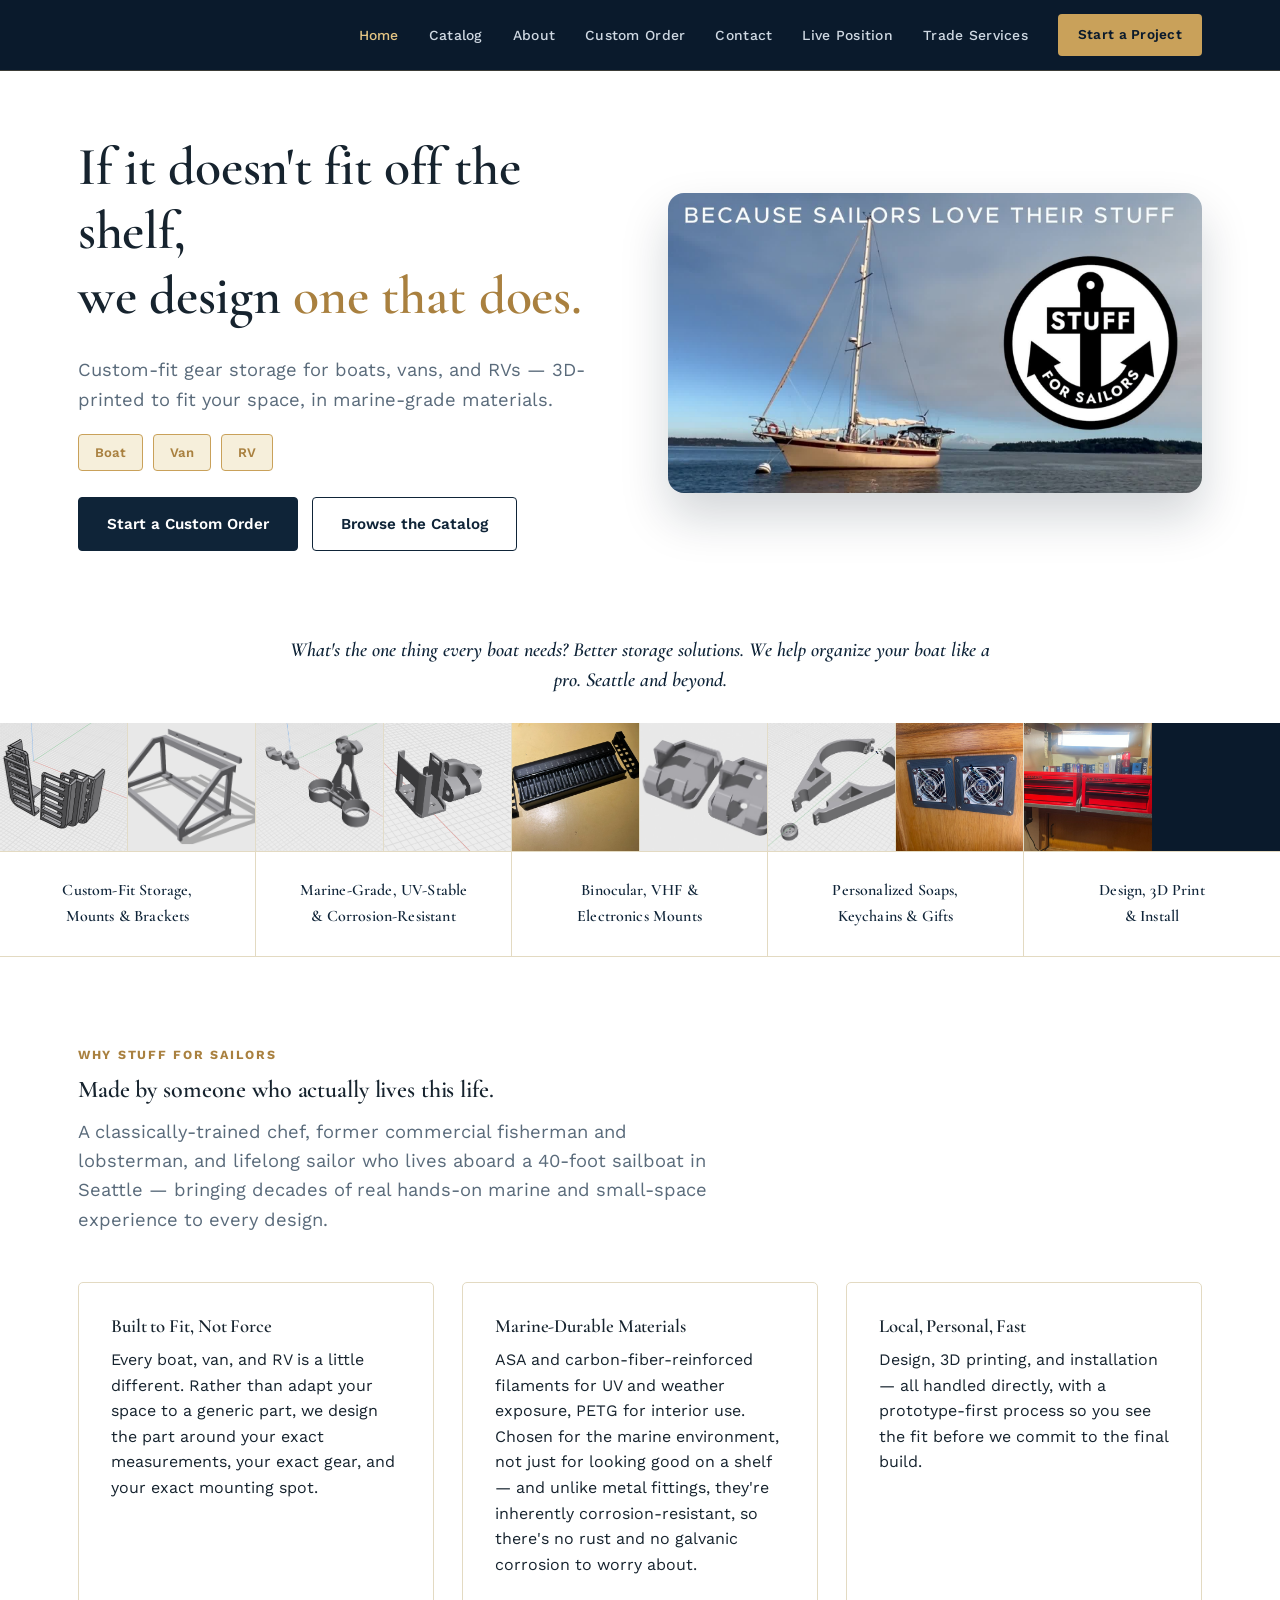
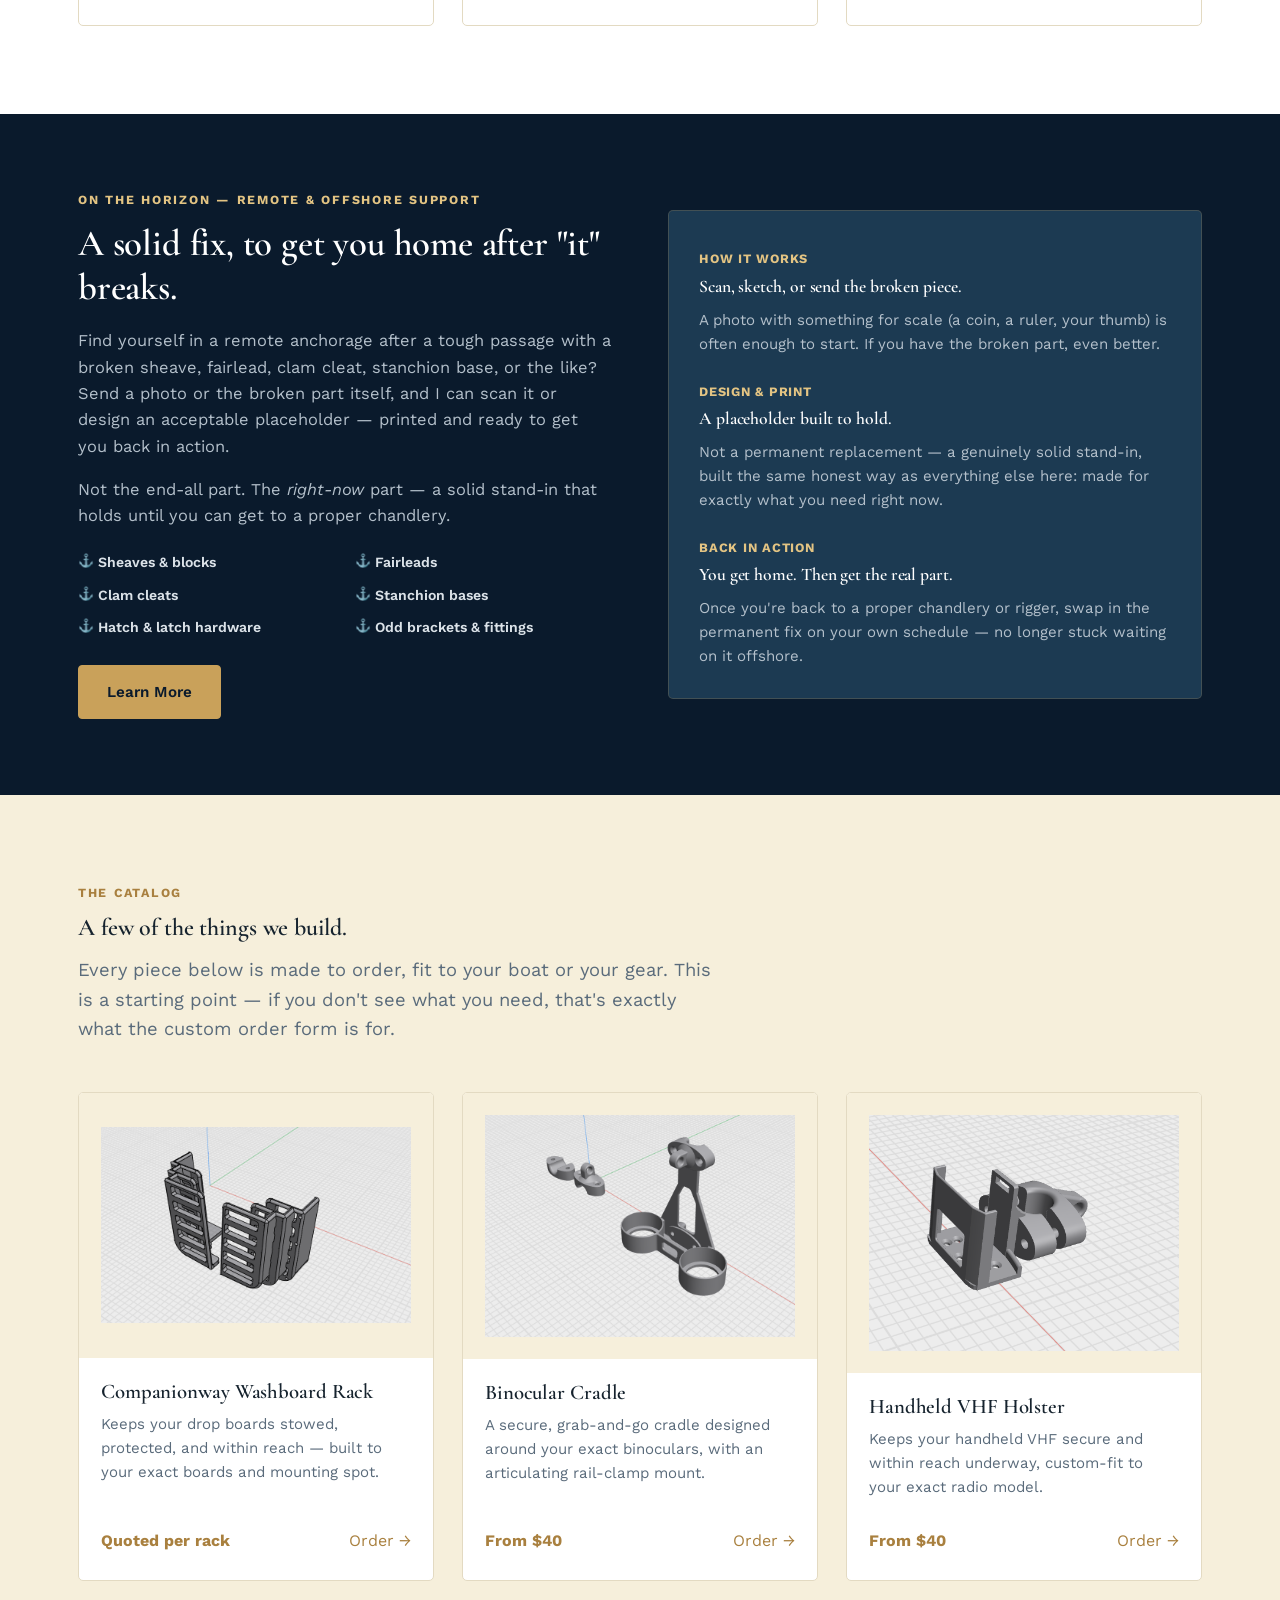
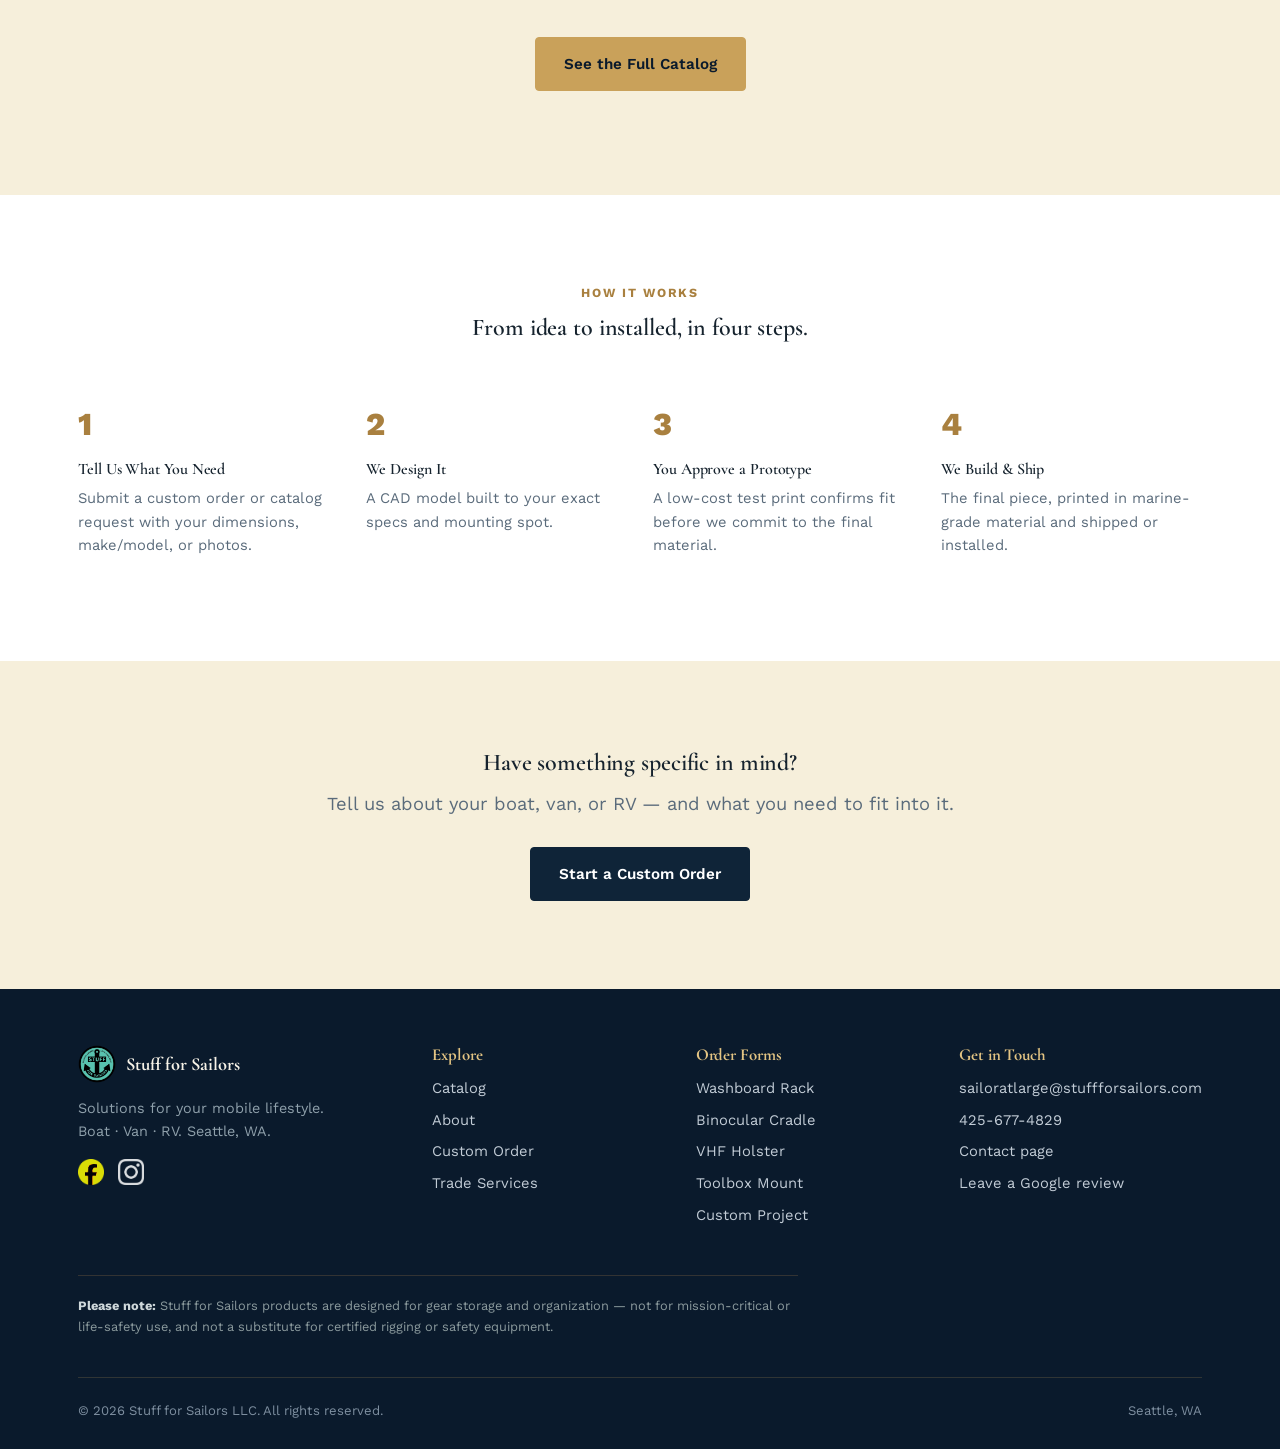
==== commit c556c4fb: "Replace video hero section with split hero layout" ====
--- a/index.html
+++ b/index.html
@@ -77,15 +77,29 @@
   </div>
 </header>
 
-<!-- ============ HERO ============ -->
-<!-- ============ VIDEO HERO ============ -->
-<section class="video-hero">
-  <video class="video-hero-media"
-         autoplay muted loop playsinline
-         poster="images/hero-poster.jpg">
-    <source src="video/hero.mp4" type="video/mp4">
-    <img src="images/hero-poster.jpg" alt="Stuff for Sailors — sailboat at anchor in Puget Sound">
-  </video>
+<!-- ============ HERO (copy left / video right) ============ -->
+<section class="hero hero-video-split">
+  <div class="container hero-grid">
+    <div class="hero-copy">
+      <h1>If it doesn't fit off the shelf,<br>we design <span class="accent">one that does.</span></h1>
+      <p class="lede">Custom-fit gear storage for boats, vans, and RVs — 3D-printed to fit your space, in marine-grade materials.</p>
+      <div class="hero-tags">
+        <span class="tag">Boat</span><span class="tag">Van</span><span class="tag">RV</span>
+      </div>
+      <div class="hero-actions">
+        <a href="order.html" class="btn btn-primary">Start a Custom Order</a>
+        <a href="catalog.html" class="btn btn-ghost">Browse the Catalog</a>
+      </div>
+    </div>
+    <div class="hero-video-col">
+      <video class="hero-video-media"
+             autoplay muted loop playsinline
+             poster="images/hero-poster.jpg">
+        <source src="video/hero.mp4" type="video/mp4">
+        <img src="images/hero-poster.jpg" alt="Stuff for Sailors — sailboat at anchor in Puget Sound">
+      </video>
+    </div>
+  </div>
 </section>
 
 <!-- ============ VIDEO TAGLINE ============ -->
@@ -106,22 +120,6 @@
   <a href="catalog.html" title="Edson Pedestal Mount"><img src="images/edson-pedestal-mount.jpg" alt="Edson pedestal mount"></a>
   <a href="catalog.html" title="Custom Ventilation Components"><img src="images/fan-mount.jpg" alt="Ventilation components"></a>
   <a href="catalog.html" title="Toolbox Shelf"><img src="images/toolbox-shelf.jpg" alt="Toolbox shelf"></a>
-</section>
-
-<section class="hero hero-centered" style="padding-top:52px;">
-  <div class="container">
-    <div class="hero-copy-centered">
-      <h1>If it doesn't fit off the shelf,<br>we design <span class="accent">one that does.</span></h1>
-      <p class="lede">Custom-fit gear storage for boats, vans, and RVs — 3D-printed to fit your space, in marine-grade materials.</p>
-      <div class="hero-tags">
-        <span class="tag">Boat</span><span class="tag">Van</span><span class="tag">RV</span>
-      </div>
-      <div class="hero-actions">
-        <a href="order.html" class="btn btn-primary">Start a Custom Order</a>
-        <a href="catalog.html" class="btn btn-ghost">Browse the Catalog</a>
-      </div>
-    </div>
-  </div>
 </section>
 
 <!-- ============ FEATURE STRIP (from the printed card) ============ -->
--- a/styles.css
+++ b/styles.css
@@ -154,8 +154,16 @@
 .hero-art img{max-width:100%;filter:drop-shadow(0 18px 30px rgba(10,26,44,.14));}
 @media(max-width:900px){.hero-grid{grid-template-columns:1fr;}.hero{padding:48px 0;}}
 
-
-/* ---- video hero ---- */
+/* ---- hero: copy left, video right ---- */
+.hero-video-split{padding:64px 0 56px;}
+.hero-video-split .hero-grid{grid-template-columns:1fr 1fr;}
+.hero-copy h1{text-align:left;}
+.hero-video-col{border-radius:16px;overflow:hidden;line-height:0;
+  box-shadow:0 24px 48px rgba(10,26,44,.18);}
+.hero-video-media{width:100%;height:auto;display:block;}
+@media(max-width:900px){.hero-video-split{padding:40px 0 8px;}}
+
+/* ---- video hero (legacy full-bleed variant, kept for reference) ---- */
 .video-hero{width:100%;background:var(--navy-deep);line-height:0;overflow:hidden;}
 .video-hero-media{width:100%;height:auto;display:block;object-fit:cover;}
 @media(max-width:700px){
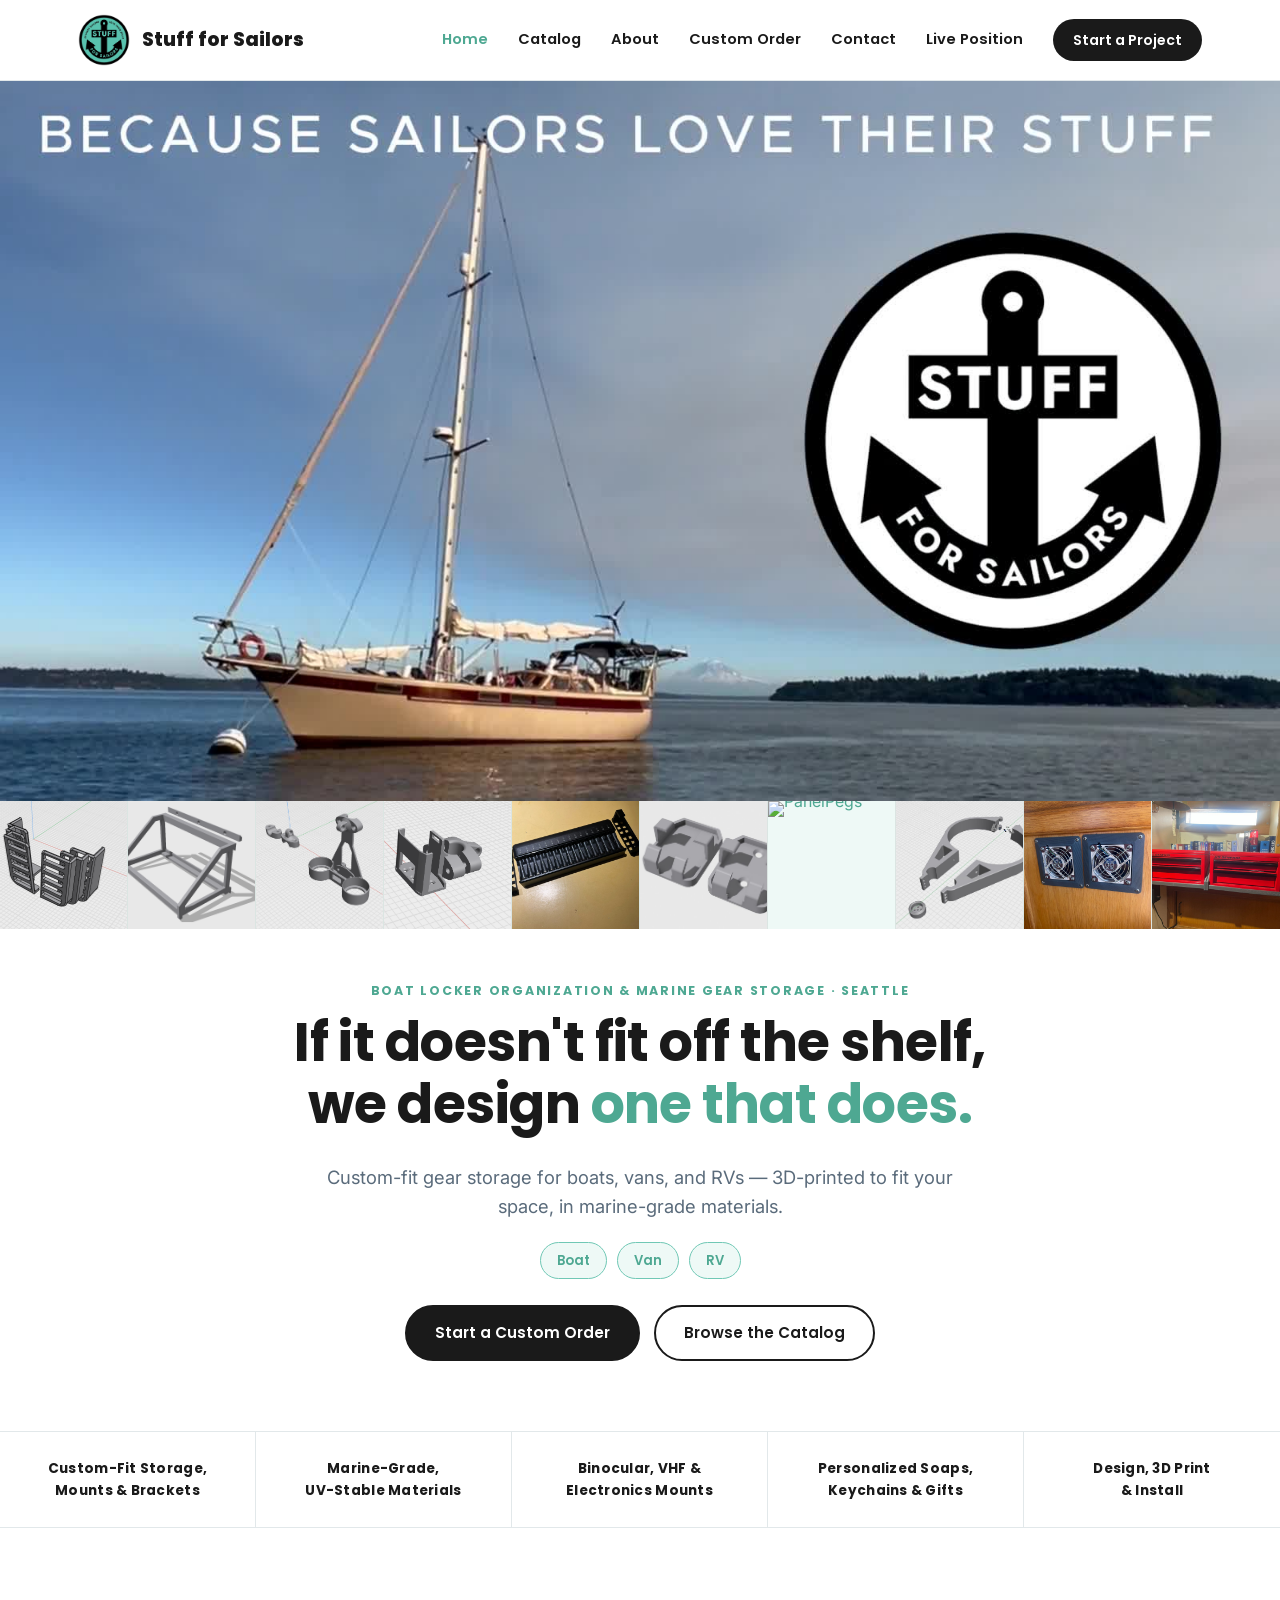
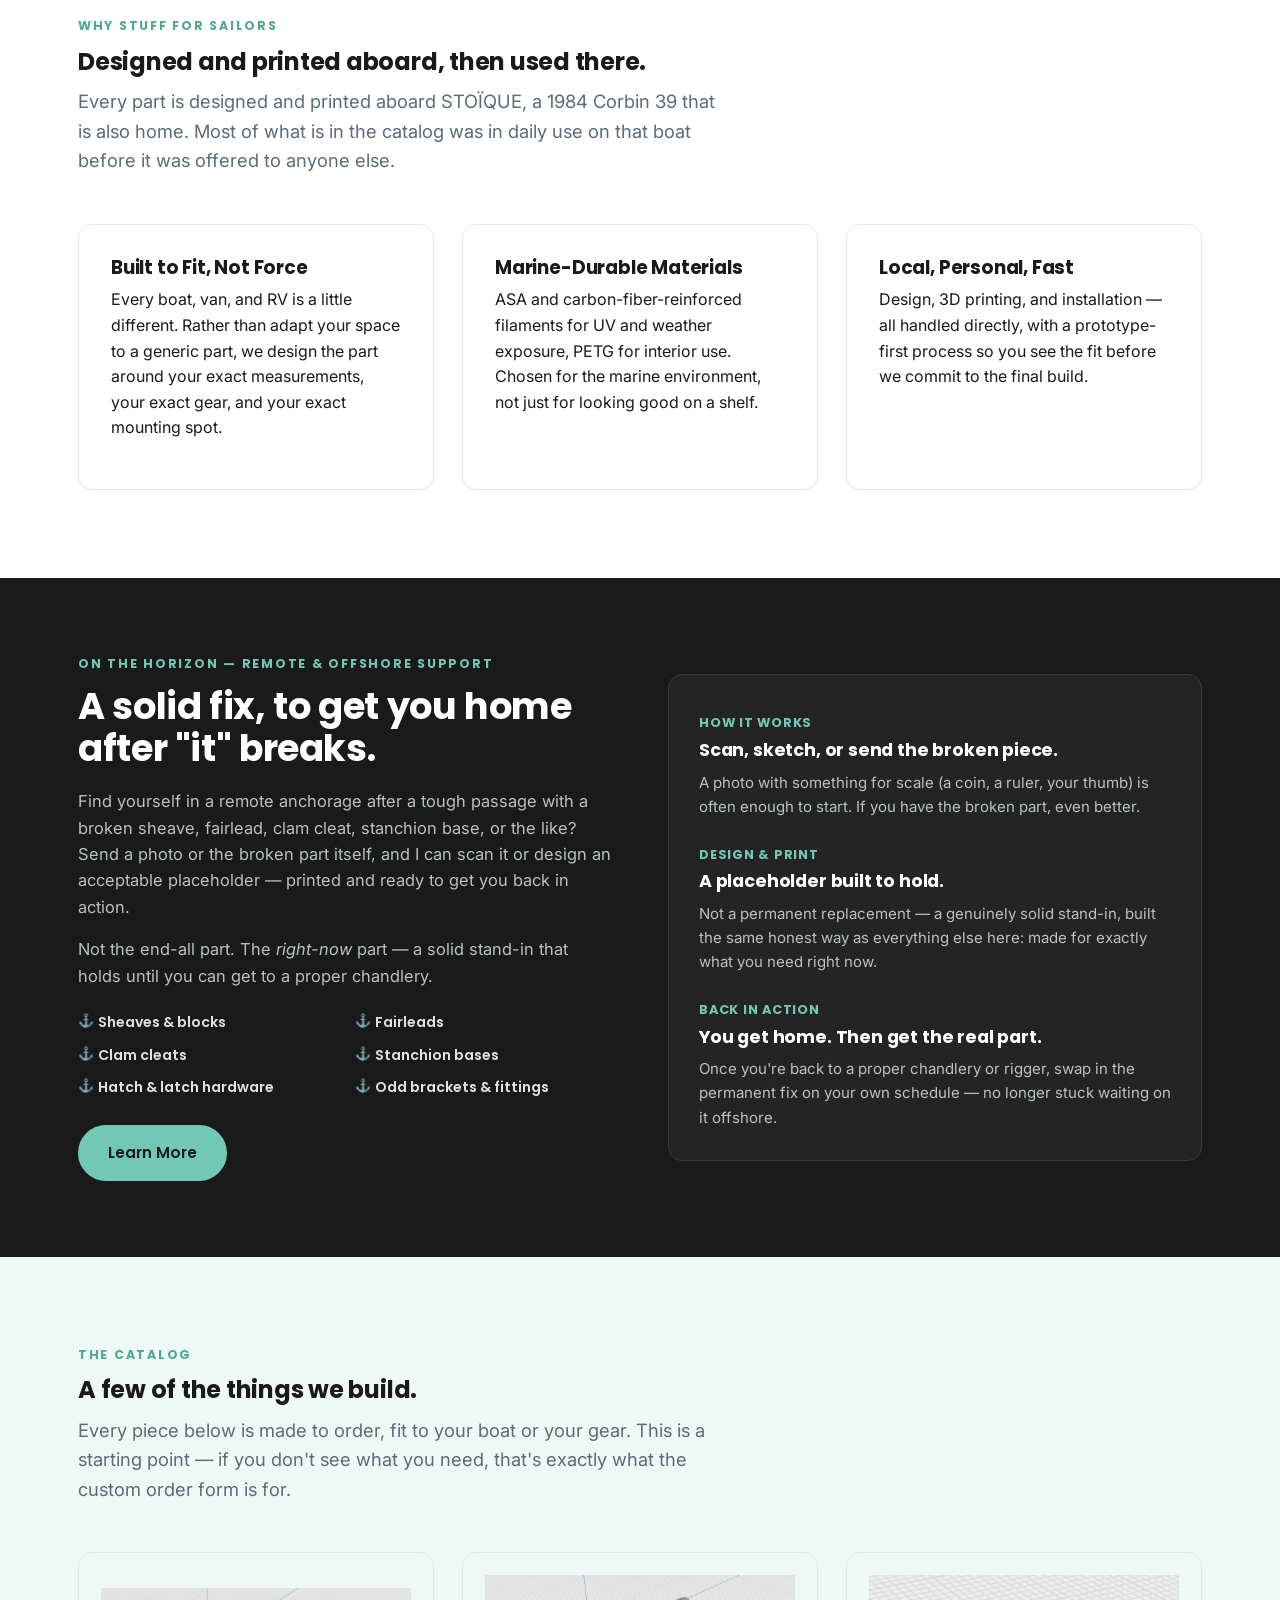
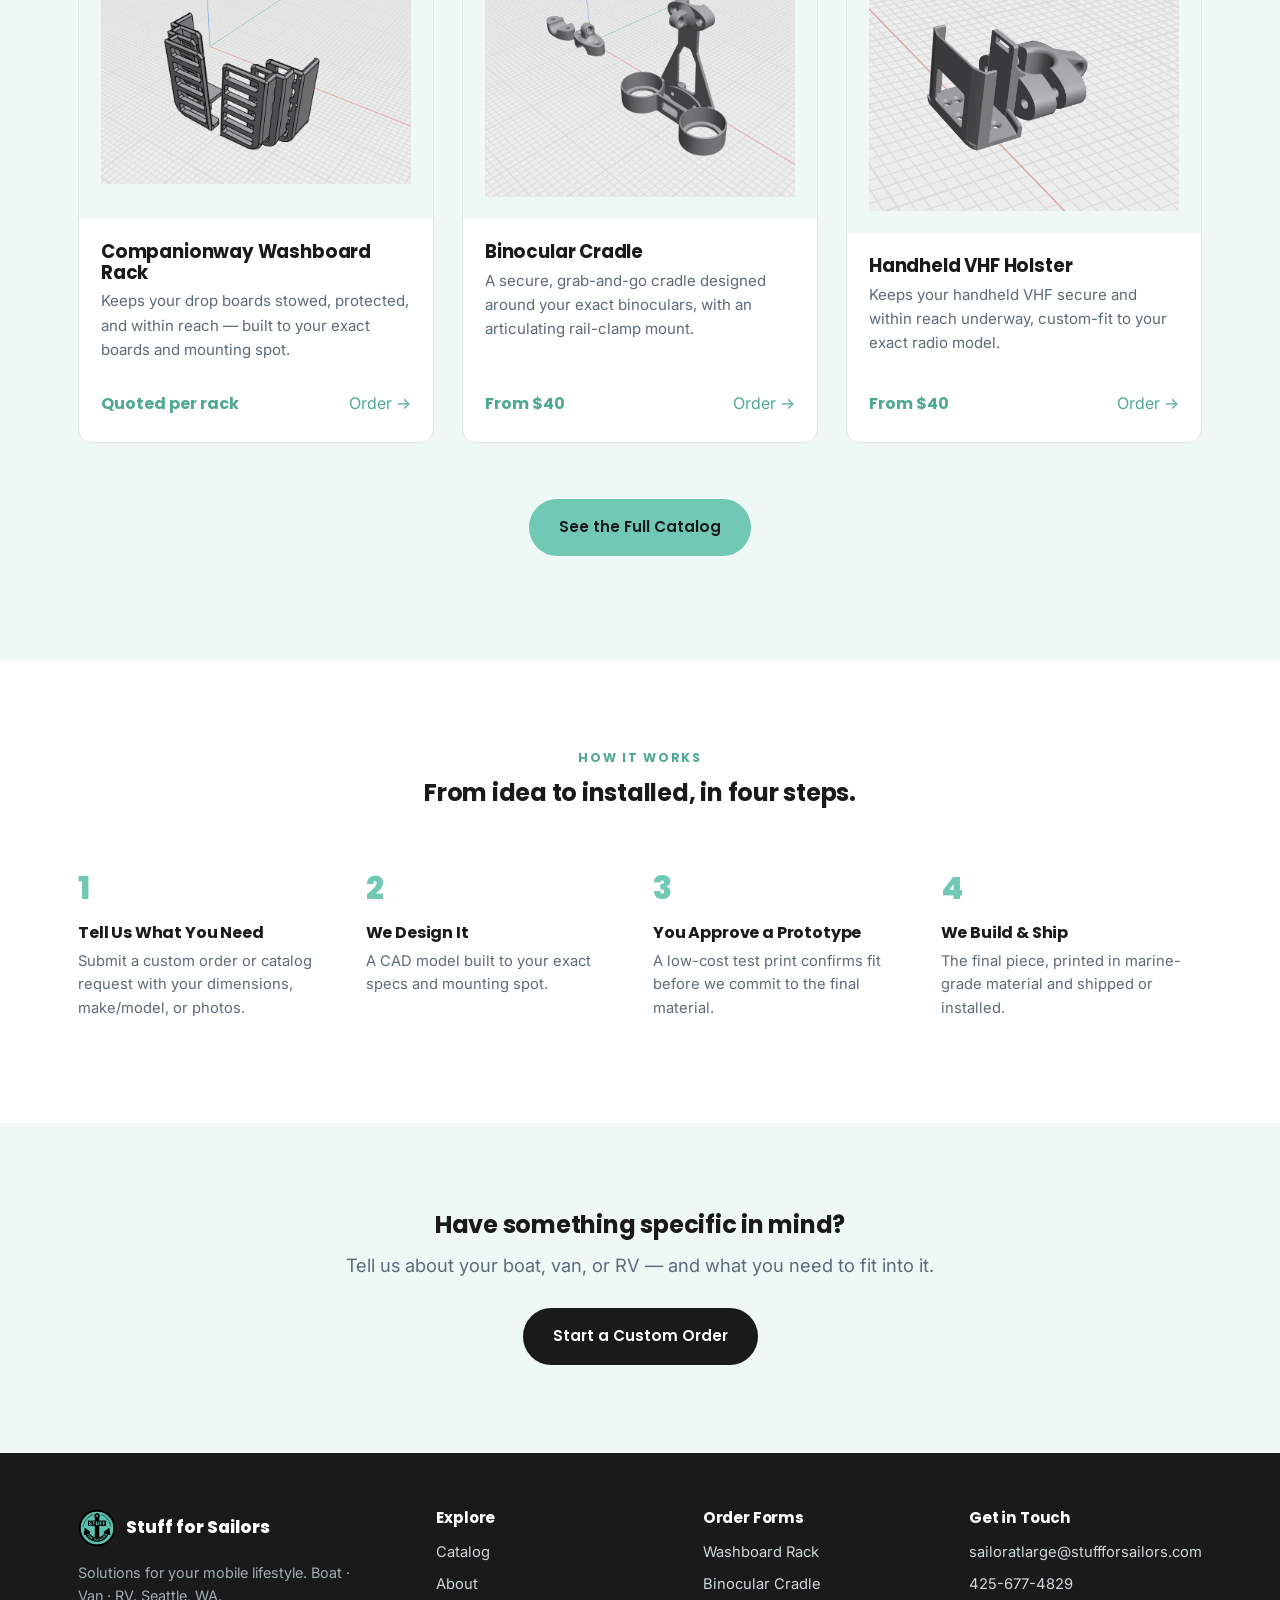
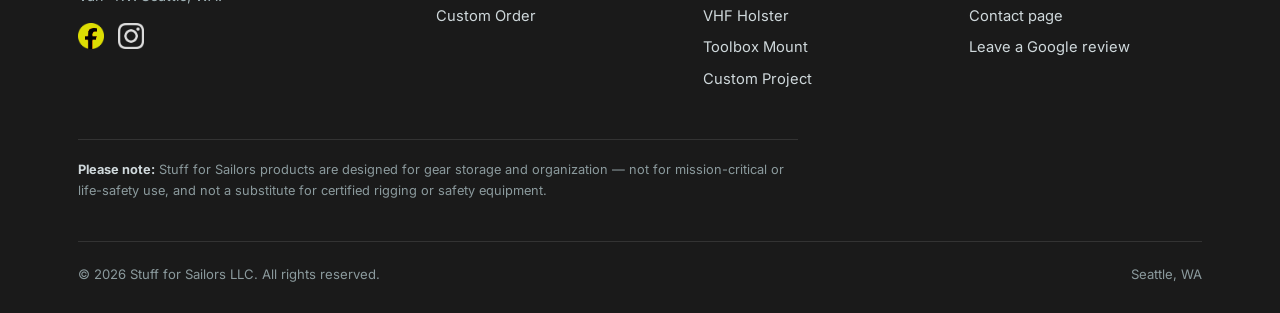
==== commit 93680cd3: "Add files via upload" ====
--- a/index.html
+++ b/index.html
@@ -1,15 +1,6 @@
 <!DOCTYPE html>
 <html lang="en">
 <head>
-<!-- Google tag (gtag.js) -->
-<script async src="https://www.googletagmanager.com/gtag/js?id=G-61T0038VN7"></script>
-<script>
-  window.dataLayer = window.dataLayer || [];
-  function gtag(){dataLayer.push(arguments);}
-  gtag("js", new Date());
-
-  gtag("config", "G-61T0038VN7");
-</script>
 <meta charset="UTF-8">
 <meta name="viewport" content="width=device-width, initial-scale=1.0">
 <title>Marine Gear Storage & Boat Locker Organization | Stuff for Sailors — Seattle</title>
@@ -54,15 +45,13 @@
 </head>
 <body>
 
-<div class="rotate-hint" id="rotateHint" role="status" aria-live="polite">
-  <span class="rotate-hint-icon" aria-hidden="true">&#8635;</span>
-  <span>For the best experience, turn your phone to landscape.</span>
-  <button type="button" class="rotate-hint-close" aria-label="Dismiss" onclick="document.getElementById('rotateHint').style.display='none';">&times;</button>
-</div>
-
 <!-- ============ HEADER ============ -->
 <header class="site-header">
   <div class="nav-wrap">
+    <a href="index.html" class="brand">
+      <img src="images/logo.png" alt="Stuff for Sailors logo">
+      <span class="brand-text">Stuff for Sailors</span>
+    </a>
     <button class="nav-toggle" aria-label="Menu" onclick="document.querySelector('.nav-links').classList.toggle('open')">&#9776;</button>
     <nav class="nav-links">
       <a href="index.html" class="active">Home</a>
@@ -71,43 +60,22 @@
       <a href="order.html">Custom Order</a>
       <a href="contact.html">Contact</a>
       <a href="contact.html#live-position">Live Position</a>
-      <a href="b2b.html">Trade Services</a>
       <a href="order.html" class="nav-cta">Start a Project</a>
     </nav>
   </div>
 </header>
 
-<!-- ============ HERO (copy left / video right) ============ -->
-<section class="hero hero-video-split">
-  <div class="container hero-grid">
-    <div class="hero-copy">
-      <h1>If it doesn't fit off the shelf,<br>we design <span class="accent">one that does.</span></h1>
-      <p class="lede">Custom-fit gear storage for boats, vans, and RVs — 3D-printed to fit your space, in marine-grade materials.</p>
-      <div class="hero-tags">
-        <span class="tag">Boat</span><span class="tag">Van</span><span class="tag">RV</span>
-      </div>
-      <div class="hero-actions">
-        <a href="order.html" class="btn btn-primary">Start a Custom Order</a>
-        <a href="catalog.html" class="btn btn-ghost">Browse the Catalog</a>
-      </div>
-    </div>
-    <div class="hero-video-col">
-      <video class="hero-video-media"
-             autoplay muted loop playsinline
-             poster="images/hero-poster.jpg">
-        <source src="video/hero.mp4" type="video/mp4">
-        <img src="images/hero-poster.jpg" alt="Stuff for Sailors — sailboat at anchor in Puget Sound">
-      </video>
-    </div>
-  </div>
-</section>
-
-<!-- ============ VIDEO TAGLINE ============ -->
-<section class="video-tagline">
-  <div class="container">
-    <p>What's the one thing every boat needs? Better storage solutions. We help organize your boat like a pro. Seattle and beyond.</p>
-  </div>
-</section>
+<!-- ============ HERO ============ -->
+<!-- ============ VIDEO HERO ============ -->
+<section class="video-hero">
+  <video class="video-hero-media"
+         autoplay muted loop playsinline
+         poster="images/hero-poster.jpg">
+    <source src="video/hero.mp4" type="video/mp4">
+    <img src="images/hero-poster.jpg" alt="Stuff for Sailors — sailboat at anchor in Puget Sound">
+  </video>
+</section>
+
 
 <!-- ============ PRODUCT THUMB STRIP ============ -->
 <section class="thumb-strip">
@@ -117,15 +85,33 @@
   <a href="catalog.html" title="Handheld VHF Holster"><img src="images/vhf-holster.png" alt="VHF holster"></a>
   <a href="catalog.html" title="Bonai Battery Charger Mount"><img src="images/bonai-charger-mount.jpg" alt="Battery charger mount"></a>
   <a href="catalog.html" title="AirCube &amp; GPS Dongle Mounts"><img src="images/aircube-gps-mount.jpg" alt="AirCube and GPS mounts"></a>
+  <a href="catalog.html" title="PanelPegs"><img src="images/breaker-buddies-installed.jpg" alt="PanelPegs"></a>
   <a href="catalog.html" title="Edson Pedestal Mount"><img src="images/edson-pedestal-mount.jpg" alt="Edson pedestal mount"></a>
   <a href="catalog.html" title="Custom Ventilation Components"><img src="images/fan-mount.jpg" alt="Ventilation components"></a>
   <a href="catalog.html" title="Toolbox Shelf"><img src="images/toolbox-shelf.jpg" alt="Toolbox shelf"></a>
 </section>
 
+<section class="hero hero-centered" style="padding-top:52px;">
+  <div class="container">
+    <div class="hero-copy-centered">
+      <span class="eyebrow">Boat Locker Organization &amp; Marine Gear Storage · Seattle</span>
+      <h1>If it doesn't fit off the shelf,<br>we design <span class="accent">one that does.</span></h1>
+      <p class="lede">Custom-fit gear storage for boats, vans, and RVs — 3D-printed to fit your space, in marine-grade materials.</p>
+      <div class="hero-tags">
+        <span class="tag">Boat</span><span class="tag">Van</span><span class="tag">RV</span>
+      </div>
+      <div class="hero-actions">
+        <a href="order.html" class="btn btn-primary">Start a Custom Order</a>
+        <a href="catalog.html" class="btn btn-ghost">Browse the Catalog</a>
+      </div>
+    </div>
+  </div>
+</section>
+
 <!-- ============ FEATURE STRIP (from the printed card) ============ -->
 <div class="feature-strip">
   <div><strong>Custom-Fit Storage,<br>Mounts &amp; Brackets</strong></div>
-  <div><strong>Marine-Grade, UV-Stable<br>&amp; Corrosion-Resistant</strong></div>
+  <div><strong>Marine-Grade,<br>UV-Stable Materials</strong></div>
   <div><strong>Binocular, VHF &amp;<br>Electronics Mounts</strong></div>
   <div><strong>Personalized Soaps,<br>Keychains &amp; Gifts</strong></div>
   <div><strong>Design, 3D Print<br>&amp; Install</strong></div>
@@ -136,8 +122,8 @@
   <div class="container">
     <div class="section-head">
       <span class="eyebrow">Why Stuff for Sailors</span>
-      <h2>Made by someone who actually lives this life.</h2>
-      <p class="lede">A classically-trained chef, former commercial fisherman and lobsterman, and lifelong sailor who lives aboard a 40-foot sailboat in Seattle — bringing decades of real hands-on marine and small-space experience to every design.</p>
+      <h2>Designed and printed aboard, then used there.</h2>
+      <p class="lede">Every part is designed and printed aboard STOÏQUE, a 1984 Corbin 39 that is also home. Most of what is in the catalog was in daily use on that boat before it was offered to anyone else.</p>
     </div>
     <div class="grid-3">
       <div class="panel">
@@ -146,7 +132,7 @@
       </div>
       <div class="panel">
         <h3>Marine-Durable Materials</h3>
-        <p>ASA and carbon-fiber-reinforced filaments for UV and weather exposure, PETG for interior use. Chosen for the marine environment, not just for looking good on a shelf — and unlike metal fittings, they're inherently corrosion-resistant, so there's no rust and no galvanic corrosion to worry about.</p>
+        <p>ASA and carbon-fiber-reinforced filaments for UV and weather exposure, PETG for interior use. Chosen for the marine environment, not just for looking good on a shelf.</p>
       </div>
       <div class="panel">
         <h3>Local, Personal, Fast</h3>
@@ -268,7 +254,6 @@
         <a href="catalog.html">Catalog</a>
         <a href="about.html">About</a>
         <a href="order.html">Custom Order</a>
-        <a href="b2b.html">Trade Services</a>
       </div>
       <div>
         <h4>Order Forms</h4>
--- a/styles.css
+++ b/styles.css
@@ -1,62 +1,58 @@
 /* ===========================================================
    STUFF FOR SAILORS — shared stylesheet
-   Brand: "Navy & Brass" — classic nautical. Deep navy ink +
-   brass accent + warm ivory paper, serif display headlines
-   over a clean sans for UI/body text.
+   Brand: black headline type + teal accent (#70C8B5, sampled
+   from the logo) + white/off-white, matching the finished
+   business card, raffle certificate, and order-form designs.
 =========================================================== */
 
-@import url('https://fonts.googleapis.com/css2?family=Cormorant+Garamond:ital,wght@0,500;0,600;0,700;1,500;1,600&family=Work+Sans:wght@400;500;600;700;800&display=swap');
+@import url('https://fonts.googleapis.com/css2?family=Poppins:wght@600;700;800&family=Inter:wght@400;500;600&display=swap');
 
 :root{
-  --ink:#16232e;
-  --navy:#0f2438;
-  --navy-deep:#0a1a2c;
-  --navy-light:#1c3a52;
-  --brass:#c9a15a;
-  --brass-dark:#a9803f;
-  --brass-light:#e3c483;
-  --brass-pale:#f6efdb;
+  --ink:#1a1a1a;
+  --teal:#70c8b5;
+  --teal-dark:#4ea892;
+  --teal-pale:#eef9f6;
   --steel:#5a6b7b;
-  --line:#e3dac2;
-  --paper:#faf8f2;
-  --ivory:#f7f3e8;
+  --line:#e2e8ea;
+  --paper:#fafcfc;
   --white:#ffffff;
+  --coral:#ff5d37; /* secondary accent, from the printed business card, used sparingly */
   --max:1180px;
-  --radius:5px;
+  --radius:14px;
 }
 
 *{box-sizing:border-box;}
 html{scroll-behavior:smooth;}
 body{
   margin:0;
-  font-family:'Work Sans',-apple-system,BlinkMacSystemFont,sans-serif;
+  font-family:'Inter',-apple-system,BlinkMacSystemFont,sans-serif;
   color:var(--ink);
   background:var(--white);
   line-height:1.6;
   -webkit-font-smoothing:antialiased;
 }
 h1,h2,h3,h4{
-  font-family:'Cormorant Garamond',serif;
-  font-weight:600;
-  line-height:1.2;
+  font-family:'Poppins',sans-serif;
+  font-weight:700;
+  line-height:1.15;
   margin:0 0 .5em;
-  letter-spacing:-0.005em;
+  letter-spacing:-0.01em;
 }
 p{margin:0 0 1em;}
-a{color:var(--brass-dark);text-decoration:none;}
+a{color:var(--teal-dark);text-decoration:none;}
 a:hover{text-decoration:underline;}
 img{max-width:100%;display:block;}
 .container{max-width:var(--max);margin:0 auto;padding:0 28px;}
 .section{padding:88px 0;}
 .section.tight{padding:56px 0;}
-.section.alt{background:var(--brass-pale);}
+.section.alt{background:var(--teal-pale);}
 .eyebrow{
-  font-family:'Work Sans',sans-serif;
+  font-family:'Poppins',sans-serif;
   font-weight:700;
   font-size:.78rem;
   letter-spacing:.14em;
   text-transform:uppercase;
-  color:var(--brass-dark);
+  color:var(--teal-dark);
   margin-bottom:.9em;
   display:block;
 }
@@ -65,78 +61,56 @@
 /* ---------- buttons ---------- */
 .btn{
   display:inline-flex;align-items:center;gap:8px;
-  font-family:'Work Sans',sans-serif;font-weight:600;font-size:.95rem;
-  padding:14px 28px;border-radius:4px;border:1.5px solid var(--navy);
-  cursor:pointer;transition:transform .15s ease, background .15s ease, color .15s ease, border-color .15s ease;
-}
-.btn-primary{background:var(--navy);color:var(--white);}
-.btn-primary:hover{background:var(--brass);border-color:var(--brass);color:var(--navy-deep);text-decoration:none;transform:translateY(-2px);}
-.btn-ghost{background:transparent;color:var(--navy);}
-.btn-ghost:hover{background:var(--navy);color:var(--white);text-decoration:none;transform:translateY(-2px);}
-.btn-teal{background:var(--brass);color:var(--navy-deep);border-color:var(--brass);}
-.btn-teal:hover{background:var(--brass-dark);border-color:var(--brass-dark);color:var(--white);text-decoration:none;transform:translateY(-2px);}
+  font-family:'Poppins',sans-serif;font-weight:600;font-size:.95rem;
+  padding:14px 28px;border-radius:999px;border:2px solid var(--ink);
+  cursor:pointer;transition:transform .15s ease, background .15s ease, color .15s ease;
+}
+.btn-primary{background:var(--ink);color:var(--white);}
+.btn-primary:hover{background:var(--teal-dark);border-color:var(--teal-dark);text-decoration:none;transform:translateY(-2px);}
+.btn-ghost{background:transparent;color:var(--ink);}
+.btn-ghost:hover{background:var(--ink);color:var(--white);text-decoration:none;transform:translateY(-2px);}
+.btn-teal{background:var(--teal);color:var(--ink);border-color:var(--teal);}
+.btn-teal:hover{background:var(--teal-dark);border-color:var(--teal-dark);text-decoration:none;transform:translateY(-2px);}
 
 /* ---------- header / nav ---------- */
 .site-header{
   position:sticky;top:0;z-index:50;
-  background:var(--navy-deep);
-  border-bottom:1px solid rgba(201,161,90,.25);
-}
-.nav-wrap{display:flex;align-items:center;justify-content:flex-end;padding:14px 28px;max-width:var(--max);margin:0 auto;}
+  background:rgba(255,255,255,.92);backdrop-filter:blur(8px);
+  border-bottom:1px solid var(--line);
+}
+.nav-wrap{display:flex;align-items:center;justify-content:space-between;padding:14px 28px;max-width:var(--max);margin:0 auto;}
 .brand{display:flex;align-items:center;gap:12px;}
 .brand img{width:52px;height:52px;}
-.brand-text{font-family:'Cormorant Garamond',serif;font-weight:700;font-size:1.3rem;color:var(--ivory);}
+.brand-text{font-family:'Poppins',sans-serif;font-weight:800;font-size:1.2rem;color:var(--ink);}
 .nav-links{display:flex;gap:30px;align-items:center;}
-.nav-links a{font-family:'Work Sans',sans-serif;font-weight:500;font-size:.87rem;letter-spacing:.02em;color:#cfd8e2;}
-.nav-links a:hover{color:var(--brass-light);}
-.nav-links a.active{color:var(--brass-light);}
-.nav-cta{background:var(--brass);color:var(--navy-deep)!important;padding:10px 20px;border-radius:4px;font-size:.85rem!important;font-weight:600!important;}
-.nav-cta:hover{background:var(--brass-dark);color:var(--white)!important;text-decoration:none;}
-.nav-toggle{display:none;background:none;border:none;font-size:1.6rem;cursor:pointer;color:var(--ivory);}
+.nav-links a{font-family:'Poppins',sans-serif;font-weight:600;font-size:.92rem;color:var(--ink);}
+.nav-links a.active{color:var(--teal-dark);}
+.nav-cta{background:var(--ink);color:var(--white)!important;padding:10px 20px;border-radius:999px;font-size:.88rem!important;}
+.nav-cta:hover{background:var(--teal-dark);text-decoration:none;}
+.nav-toggle{display:none;background:none;border:none;font-size:1.6rem;cursor:pointer;color:var(--ink);}
 
 @media(max-width:820px){
-  .nav-links{position:fixed;top:73px;left:0;right:0;background:var(--navy-deep);flex-direction:column;
-    gap:0;border-bottom:1px solid rgba(201,161,90,.25);max-height:0;overflow:hidden;transition:max-height .25s ease;}
+  .nav-links{position:fixed;top:73px;left:0;right:0;background:var(--white);flex-direction:column;
+    gap:0;border-bottom:1px solid var(--line);max-height:0;overflow:hidden;transition:max-height .25s ease;}
   .nav-links.open{max-height:400px;}
-  .nav-links a{padding:16px 28px;width:100%;border-top:1px solid rgba(201,161,90,.15);}
+  .nav-links a{padding:16px 28px;width:100%;border-top:1px solid var(--line);}
   .nav-toggle{display:block;}
 }
 
-/* ---------- rotate-to-landscape hint (phones, portrait only) ---------- */
-.rotate-hint{
-  display:none;
-  position:relative;
-  align-items:center;justify-content:center;gap:10px;
-  background:var(--navy-deep);color:var(--white);
-  padding:10px 44px 10px 16px;
-  font-family:'Work Sans',sans-serif;font-weight:600;font-size:.82rem;
-  text-align:center;
-}
-.rotate-hint-icon{display:inline-block;font-size:1.1rem;animation:rotateHintSpin 1.8s ease-in-out infinite;}
-@keyframes rotateHintSpin{0%,100%{transform:rotate(0deg);}50%{transform:rotate(90deg);}}
-.rotate-hint-close{
-  position:absolute;right:6px;top:50%;transform:translateY(-50%);
-  background:none;border:none;color:var(--white);font-size:1.3rem;line-height:1;
-  cursor:pointer;padding:6px 10px;
-}
-@media (max-width:600px) and (orientation:portrait){
-  .rotate-hint{display:flex;}
-}
-
 /* ---------- footer ---------- */
-.site-footer{background:var(--navy-deep);color:#c2ccd6;padding:56px 0 28px;margin-top:0;}
+.site-footer{background:var(--ink);color:#cfd8db;padding:56px 0 28px;margin-top:0;}
 .footer-grid{display:grid;grid-template-columns:1.4fr 1fr 1fr 1fr;gap:36px;}
-.footer-grid h4{font-family:'Cormorant Garamond',serif;font-weight:700;color:var(--brass-light);font-size:1.05rem;margin-bottom:.7em;}
-.footer-grid a{color:#c2ccd6;display:block;margin-bottom:.55em;font-size:.92rem;}
-.footer-grid a:hover{color:var(--brass-light);}
+.footer-grid h4{color:var(--white);font-size:.95rem;margin-bottom:1em;}
+.footer-grid a{color:#cfd8db;display:block;margin-bottom:.55em;font-size:.92rem;}
+.footer-grid a:hover{color:var(--teal);}
 .footer-brand{display:flex;align-items:center;gap:10px;margin-bottom:14px;}
 .footer-brand img{width:38px;height:38px;}
-.footer-brand span{font-family:'Cormorant Garamond',serif;font-weight:700;color:var(--ivory);font-size:1.15rem;}
-.footer-tag{font-size:.9rem;color:#8fa0ab;max-width:280px;}
+.footer-brand span{font-family:'Poppins',sans-serif;font-weight:800;color:var(--white);font-size:1.05rem;}
+.footer-tag{font-size:.9rem;color:#9fb0b4;max-width:280px;}
 .social-row{display:flex;gap:14px;margin-top:16px;}
 .social-row img{width:26px;height:26px;filter:invert(1) brightness(2);opacity:.85;transition:opacity .15s;}
 .social-row a:hover img{opacity:1;}
-.footer-bottom{border-top:1px solid rgba(201,161,90,.2);margin-top:40px;padding-top:22px;font-size:.82rem;color:#7e8fa0;
+.footer-bottom{border-top:1px solid #333;margin-top:40px;padding-top:22px;font-size:.82rem;color:#8b9a9d;
   display:flex;justify-content:space-between;flex-wrap:wrap;gap:10px;}
 @media(max-width:760px){.footer-grid{grid-template-columns:1fr 1fr;}}
 
@@ -144,43 +118,24 @@
 .hero{padding:80px 0 70px;}
 .hero-grid{display:grid;grid-template-columns:1.1fr .9fr;gap:56px;align-items:center;}
 .hero h1{font-size:clamp(2.3rem,4.2vw,3.6rem);}
-.hero h1 .accent{color:var(--brass-dark);}
+.hero h1 .accent{color:var(--teal-dark);}
 .hero-tags{display:flex;gap:10px;margin:20px 0 26px;flex-wrap:wrap;}
-.tag{font-family:'Work Sans',sans-serif;font-weight:600;font-size:.82rem;background:var(--brass-pale);
-  color:var(--brass-dark);padding:7px 16px;border-radius:4px;border:1px solid var(--brass);}
+.tag{font-family:'Poppins',sans-serif;font-weight:600;font-size:.82rem;background:var(--teal-pale);
+  color:var(--teal-dark);padding:7px 16px;border-radius:999px;border:1px solid var(--teal);}
 .hero-actions{display:flex;gap:14px;flex-wrap:wrap;margin-top:8px;}
-.hero-art{position:relative;background:var(--brass-pale);border-radius:12px;padding:36px;
+.hero-art{position:relative;background:var(--teal-pale);border-radius:24px;padding:36px;
   display:flex;align-items:center;justify-content:center;}
-.hero-art img{max-width:100%;filter:drop-shadow(0 18px 30px rgba(10,26,44,.14));}
+.hero-art img{max-width:100%;filter:drop-shadow(0 18px 30px rgba(0,0,0,.12));}
 @media(max-width:900px){.hero-grid{grid-template-columns:1fr;}.hero{padding:48px 0;}}
 
-/* ---- hero: copy left, video right ---- */
-.hero-video-split{padding:64px 0 56px;}
-.hero-video-split .hero-grid{grid-template-columns:1fr 1fr;}
-.hero-copy h1{text-align:left;}
-.hero-video-col{border-radius:16px;overflow:hidden;line-height:0;
-  box-shadow:0 24px 48px rgba(10,26,44,.18);}
-.hero-video-media{width:100%;height:auto;display:block;}
-@media(max-width:900px){.hero-video-split{padding:40px 0 8px;}}
-
-/* ---- video hero (legacy full-bleed variant, kept for reference) ---- */
-.video-hero{width:100%;background:var(--navy-deep);line-height:0;overflow:hidden;}
+
+/* ---- video hero ---- */
+.video-hero{width:100%;background:var(--ink);line-height:0;overflow:hidden;}
 .video-hero-media{width:100%;height:auto;display:block;object-fit:cover;}
 @media(max-width:700px){
   /* show the FULL frame on phones - the tagline and logo are baked into the
      video, so cropping would cut off the branding. Letterboxing is correct here. */
   .video-hero-media{width:100%;height:auto;object-fit:contain;}
-}
-
-/* ---- tagline strip directly under the hero video ---- */
-.video-tagline{padding:28px 0;text-align:center;background:var(--white);}
-.video-tagline p{
-  font-family:'Cormorant Garamond',serif;font-weight:600;font-style:italic;font-size:1.25rem;
-  color:var(--navy);max-width:720px;margin:0 auto;line-height:1.5;
-}
-@media(max-width:600px){
-  .video-tagline{padding:20px 0;}
-  .video-tagline p{font-size:.95rem;}
 }
 
 /* ---- centered hero: large dominant logo, headline/copy below ---- */
@@ -201,7 +156,7 @@
 .feature-strip{display:grid;grid-template-columns:repeat(5,1fr);gap:0;border-top:1px solid var(--line);border-bottom:1px solid var(--line);}
 .feature-strip div{padding:26px 18px;text-align:center;border-right:1px solid var(--line);}
 .feature-strip div:last-child{border-right:none;}
-.feature-strip strong{display:block;font-family:'Cormorant Garamond',serif;font-weight:600;font-size:1rem;color:var(--navy);letter-spacing:.01em;}
+.feature-strip strong{display:block;font-family:'Poppins',sans-serif;font-weight:700;font-size:.85rem;letter-spacing:.02em;}
 @media(max-width:900px){.feature-strip{grid-template-columns:repeat(2,1fr);}
   .feature-strip div{border-right:1px solid var(--line);}
   .feature-strip div:nth-child(2n){border-right:none;}}
@@ -216,19 +171,19 @@
 .product-card{background:var(--white);border:1px solid var(--line);border-radius:var(--radius);overflow:hidden;
   transition:transform .2s ease, box-shadow .2s ease;display:flex;flex-direction:column;}
 .product-card:hover{transform:translateY(-4px);box-shadow:0 16px 32px rgba(0,0,0,.08);}
-.product-media{background:var(--brass-pale);aspect-ratio:4/3;display:flex;align-items:center;justify-content:center;padding:22px;}
+.product-media{background:var(--teal-pale);aspect-ratio:4/3;display:flex;align-items:center;justify-content:center;padding:22px;}
 .product-media img{max-height:100%;max-width:100%;object-fit:contain;}
 .product-body{padding:22px 22px 26px;flex:1;display:flex;flex-direction:column;}
-.product-body h3{font-size:1.3rem;margin-bottom:.35em;}
+.product-body h3{font-size:1.15rem;margin-bottom:.35em;}
 .product-body p{color:var(--steel);font-size:.94rem;flex:1;}
 .product-meta{display:flex;justify-content:space-between;align-items:center;margin-top:14px;}
-.price-tag{font-family:'Work Sans',sans-serif;font-weight:700;color:var(--brass-dark);}
+.price-tag{font-family:'Poppins',sans-serif;font-weight:700;color:var(--teal-dark);}
 @media(max-width:900px){.grid-3{grid-template-columns:1fr;}.grid-2-catalog{grid-template-columns:1fr;}}
 
 /* ---------- process steps ---------- */
 .steps{display:grid;grid-template-columns:repeat(4,1fr);gap:26px;}
 .step{position:relative;padding-top:8px;}
-.step .num{font-family:'Work Sans',sans-serif;font-weight:800;font-size:2rem;color:var(--brass-dark);margin-bottom:10px;}
+.step .num{font-family:'Poppins',sans-serif;font-weight:800;font-size:2rem;color:var(--teal);margin-bottom:10px;}
 .step h4{font-size:1rem;}
 .step p{color:var(--steel);font-size:.92rem;}
 @media(max-width:900px){.steps{grid-template-columns:1fr 1fr;}}
@@ -236,25 +191,25 @@
 
 /* ---------- cards / panels ---------- */
 .panel{background:var(--white);border:1px solid var(--line);border-radius:var(--radius);padding:32px;}
-.callout{background:var(--brass-pale);border-left:4px solid var(--brass);border-radius:0 var(--radius) var(--radius) 0;padding:24px 28px;}
+.callout{background:var(--teal-pale);border-left:4px solid var(--teal);border-radius:0 var(--radius) var(--radius) 0;padding:24px 28px;}
 .callout.caution{background:#fff8ec;border-left-color:#e2a63b;}
 .callout.caution strong{color:#8a5a12;}
 
 /* ---------- "get you home" section (homepage teaser + order page detail) ---------- */
-.gyh-section{background:var(--navy-deep);color:#e2e7ea;padding:76px 0;}
+.gyh-section{background:var(--ink);color:#e8edee;padding:76px 0;}
 .gyh-grid{display:grid;grid-template-columns:1fr 1fr;gap:56px;align-items:center;}
-.gyh-eyebrow{font-family:'Work Sans',sans-serif;font-weight:700;font-size:.78rem;letter-spacing:.14em;
-  text-transform:uppercase;color:var(--brass-light);margin-bottom:.9em;display:block;}
+.gyh-eyebrow{font-family:'Poppins',sans-serif;font-weight:700;font-size:.78rem;letter-spacing:.14em;
+  text-transform:uppercase;color:var(--teal);margin-bottom:.9em;display:block;}
 .gyh-section h2{color:var(--white);font-size:clamp(1.7rem,3vw,2.3rem);}
-.gyh-section p{color:#b4c0cb;font-size:1.03rem;}
+.gyh-section p{color:#b7c2c4;font-size:1.03rem;}
 .gyh-list{list-style:none;margin:22px 0 0;padding:0;display:grid;grid-template-columns:1fr 1fr;gap:10px 20px;}
-.gyh-list li{font-family:'Work Sans',sans-serif;font-weight:600;font-size:.88rem;color:#dbe2e8;
+.gyh-list li{font-family:'Poppins',sans-serif;font-weight:600;font-size:.88rem;color:#dbe4e5;
   padding-left:20px;position:relative;}
-.gyh-list li::before{content:"⚓";position:absolute;left:0;top:0;color:var(--brass-light);font-size:.8rem;}
-.gyh-panel{background:var(--navy-light);border:1px solid rgba(201,161,90,.22);border-radius:var(--radius);padding:30px;}
+.gyh-list li::before{content:"⚓";position:absolute;left:0;top:0;color:var(--teal);font-size:.8rem;}
+.gyh-panel{background:#242424;border:1px solid #3a3a3a;border-radius:var(--radius);padding:30px;}
 .gyh-panel h3{color:var(--white);font-size:1.1rem;margin-bottom:.6em;}
-.gyh-panel p{color:#b4c0cb;font-size:.94rem;margin-bottom:0;}
-.gyh-panel .step{color:var(--brass-light);font-family:'Work Sans',sans-serif;font-weight:700;font-size:.8rem;
+.gyh-panel p{color:#b7c2c4;font-size:.94rem;margin-bottom:0;}
+.gyh-panel .step{color:var(--teal);font-family:'Poppins',sans-serif;font-weight:700;font-size:.8rem;
   text-transform:uppercase;letter-spacing:.06em;display:block;margin-bottom:6px;}
 @media(max-width:900px){.gyh-grid{grid-template-columns:1fr;}.gyh-list{grid-template-columns:1fr;}}
 
@@ -263,26 +218,26 @@
 .form-card{background:var(--white);border:1px solid var(--line);border-radius:var(--radius);padding:36px;}
 .form-row{display:grid;grid-template-columns:1fr 1fr;gap:18px;margin-bottom:18px;}
 .form-row.single{grid-template-columns:1fr;}
-.field label{display:block;font-family:'Work Sans',sans-serif;font-weight:600;font-size:.82rem;
+.field label{display:block;font-family:'Poppins',sans-serif;font-weight:600;font-size:.82rem;
   letter-spacing:.03em;text-transform:uppercase;color:var(--steel);margin-bottom:6px;}
 .field input,.field select,.field textarea{
-  width:100%;padding:12px 14px;border:1.5px solid var(--line);border-radius:5px;
-  font-family:'Work Sans',sans-serif;font-size:.96rem;color:var(--ink);background:var(--paper);
+  width:100%;padding:12px 14px;border:1.5px solid var(--line);border-radius:8px;
+  font-family:'Inter',sans-serif;font-size:.96rem;color:var(--ink);background:var(--paper);
   transition:border-color .15s;
 }
-.field input:focus,.field select:focus,.field textarea:focus{outline:none;border-color:var(--brass-dark);background:var(--white);}
+.field input:focus,.field select:focus,.field textarea:focus{outline:none;border-color:var(--teal-dark);background:var(--white);}
 .field textarea{resize:vertical;min-height:96px;}
 fieldset{border:none;padding:0;margin:0 0 22px;}
-legend{font-family:'Work Sans',sans-serif;font-weight:700;font-size:1rem;padding:0;margin-bottom:14px;
-  border-bottom:2px solid var(--brass);padding-bottom:8px;width:100%;}
+legend{font-family:'Poppins',sans-serif;font-weight:700;font-size:1rem;padding:0;margin-bottom:14px;
+  border-bottom:2px solid var(--teal);padding-bottom:8px;width:100%;}
 .check-row{display:flex;flex-wrap:wrap;gap:10px;}
 .check-pill{display:flex;align-items:center;gap:8px;border:1.5px solid var(--line);border-radius:999px;
   padding:9px 16px;font-size:.9rem;cursor:pointer;transition:border-color .15s, background .15s;}
-.check-pill:has(input:checked){border-color:var(--brass-dark);background:var(--brass-pale);}
-.check-pill input{accent-color:var(--brass-dark);}
+.check-pill:has(input:checked){border-color:var(--teal-dark);background:var(--teal-pale);}
+.check-pill input{accent-color:var(--teal-dark);}
 .form-note{font-size:.86rem;color:var(--steel);font-style:italic;margin-top:6px;}
-.price-callout{background:var(--brass-pale);border-radius:var(--radius);padding:18px 22px;margin:18px 0;}
-.price-callout strong{font-family:'Work Sans',sans-serif;color:var(--brass-dark);}
+.price-callout{background:var(--teal-pale);border-radius:10px;padding:18px 22px;margin:18px 0;}
+.price-callout strong{font-family:'Poppins',sans-serif;color:var(--teal-dark);}
 .form-status{margin-top:16px;padding:14px 18px;border-radius:8px;font-size:.92rem;display:none;}
 .form-status.show{display:block;}
 .form-status.ok{background:#e9f9ef;color:#1a6b2f;border:1px solid #b7e6c3;}
@@ -290,11 +245,11 @@
 
 /* ---------- about page ---------- */
 .about-hero{display:grid;grid-template-columns:1fr 1fr;gap:56px;align-items:center;}
-.pull-quote{font-family:'Cormorant Garamond',serif;font-weight:600;font-style:italic;font-size:1.5rem;color:var(--navy);
-  border-left:4px solid var(--brass);padding-left:24px;margin:36px 0;}
+.pull-quote{font-family:'Poppins',sans-serif;font-weight:600;font-size:1.3rem;color:var(--ink);
+  border-left:4px solid var(--teal);padding-left:24px;margin:36px 0;}
 .timeline{display:flex;flex-direction:column;gap:22px;}
 .timeline-item{display:grid;grid-template-columns:140px 1fr;gap:20px;padding-bottom:22px;border-bottom:1px solid var(--line);}
-.timeline-item strong{font-family:'Work Sans',sans-serif;color:var(--brass-dark);}
+.timeline-item strong{font-family:'Poppins',sans-serif;color:var(--teal-dark);}
 @media(max-width:820px){.about-hero{grid-template-columns:1fr;}.timeline-item{grid-template-columns:1fr;}}
 
 /* ---------- misc ---------- */
@@ -303,14 +258,14 @@
 .small{font-size:.85rem;color:var(--steel);}
 .mt-lg{margin-top:56px;}
 .badge-row{display:flex;gap:10px;flex-wrap:wrap;margin-top:18px;}
-.badge{font-size:.78rem;font-family:'Work Sans',sans-serif;font-weight:600;color:var(--steel);
+.badge{font-size:.78rem;font-family:'Poppins',sans-serif;font-weight:600;color:var(--steel);
   border:1px solid var(--line);padding:5px 12px;border-radius:999px;}
 
 /* ---- product thumbnail strip (homepage, under video) ---- */
 .thumb-strip{display:grid;grid-template-columns:repeat(10,1fr);gap:0;width:100%;
-  background:var(--navy-deep);line-height:0;}
+  background:var(--ink);line-height:0;}
 .thumb-strip a{display:block;position:relative;overflow:hidden;aspect-ratio:1/1;
-  background:var(--brass-pale);border-right:1px solid rgba(0,0,0,.08);}
+  background:var(--teal-pale);border-right:1px solid rgba(0,0,0,.08);}
 .thumb-strip a:last-child{border-right:none;}
 .thumb-strip img{width:100%;height:100%;object-fit:cover;transition:transform .25s ease, opacity .2s;}
 .thumb-strip a:hover img{transform:scale(1.08);opacity:.85;}
@@ -335,16 +290,25 @@
 
 /* ---- image lightbox ---- */
 .zoomable{cursor:zoom-in;}
-.lightbox{position:fixed;inset:0;background:rgba(10,26,44,.95);z-index:999;
+.lightbox{position:fixed;inset:0;background:rgba(15,18,19,.94);z-index:999;
   display:none;align-items:center;justify-content:center;padding:32px;}
 .lightbox.open{display:flex;}
-.lightbox img{max-width:94vw;max-height:88vh;border-radius:6px;
+.lightbox img{max-width:94vw;max-height:88vh;border-radius:10px;
   box-shadow:0 24px 60px rgba(0,0,0,.5);}
 .lightbox-cap{position:absolute;bottom:22px;left:0;right:0;text-align:center;
-  color:#cfd8e2;font-size:.9rem;font-family:'Work Sans',sans-serif;padding:0 24px;}
+  color:#cfd8d9;font-size:.9rem;font-family:'Inter',sans-serif;padding:0 24px;}
 .lightbox-close{position:absolute;top:20px;right:26px;background:none;border:none;
   color:#fff;font-size:2.2rem;line-height:1;cursor:pointer;opacity:.75;}
 .lightbox-close:hover{opacity:1;}
 /* bigger alt-shot thumbs now that they open */
 .alt-shot img{width:84px;height:62px;}
 
+/* ---- catalog: render + real-world photo, shown as an even pair ---- */
+.product-media.pair{display:grid;grid-template-columns:1fr 1fr;gap:6px;padding:10px;aspect-ratio:auto;align-content:center;}
+.product-media.pair img{width:100%;height:auto;aspect-ratio:4/3;object-fit:cover;border-radius:8px;}
+
+/* ---- catalog: print timelapse beside the finished product ---- */
+.video-pair{display:grid;grid-template-columns:1.35fr 1fr;gap:22px;align-items:start;max-width:1040px;}
+.video-pair figure{margin:0;}
+.video-pair figure img{aspect-ratio:16/10;object-fit:cover;}
+@media(max-width:760px){.video-pair{grid-template-columns:1fr;}}
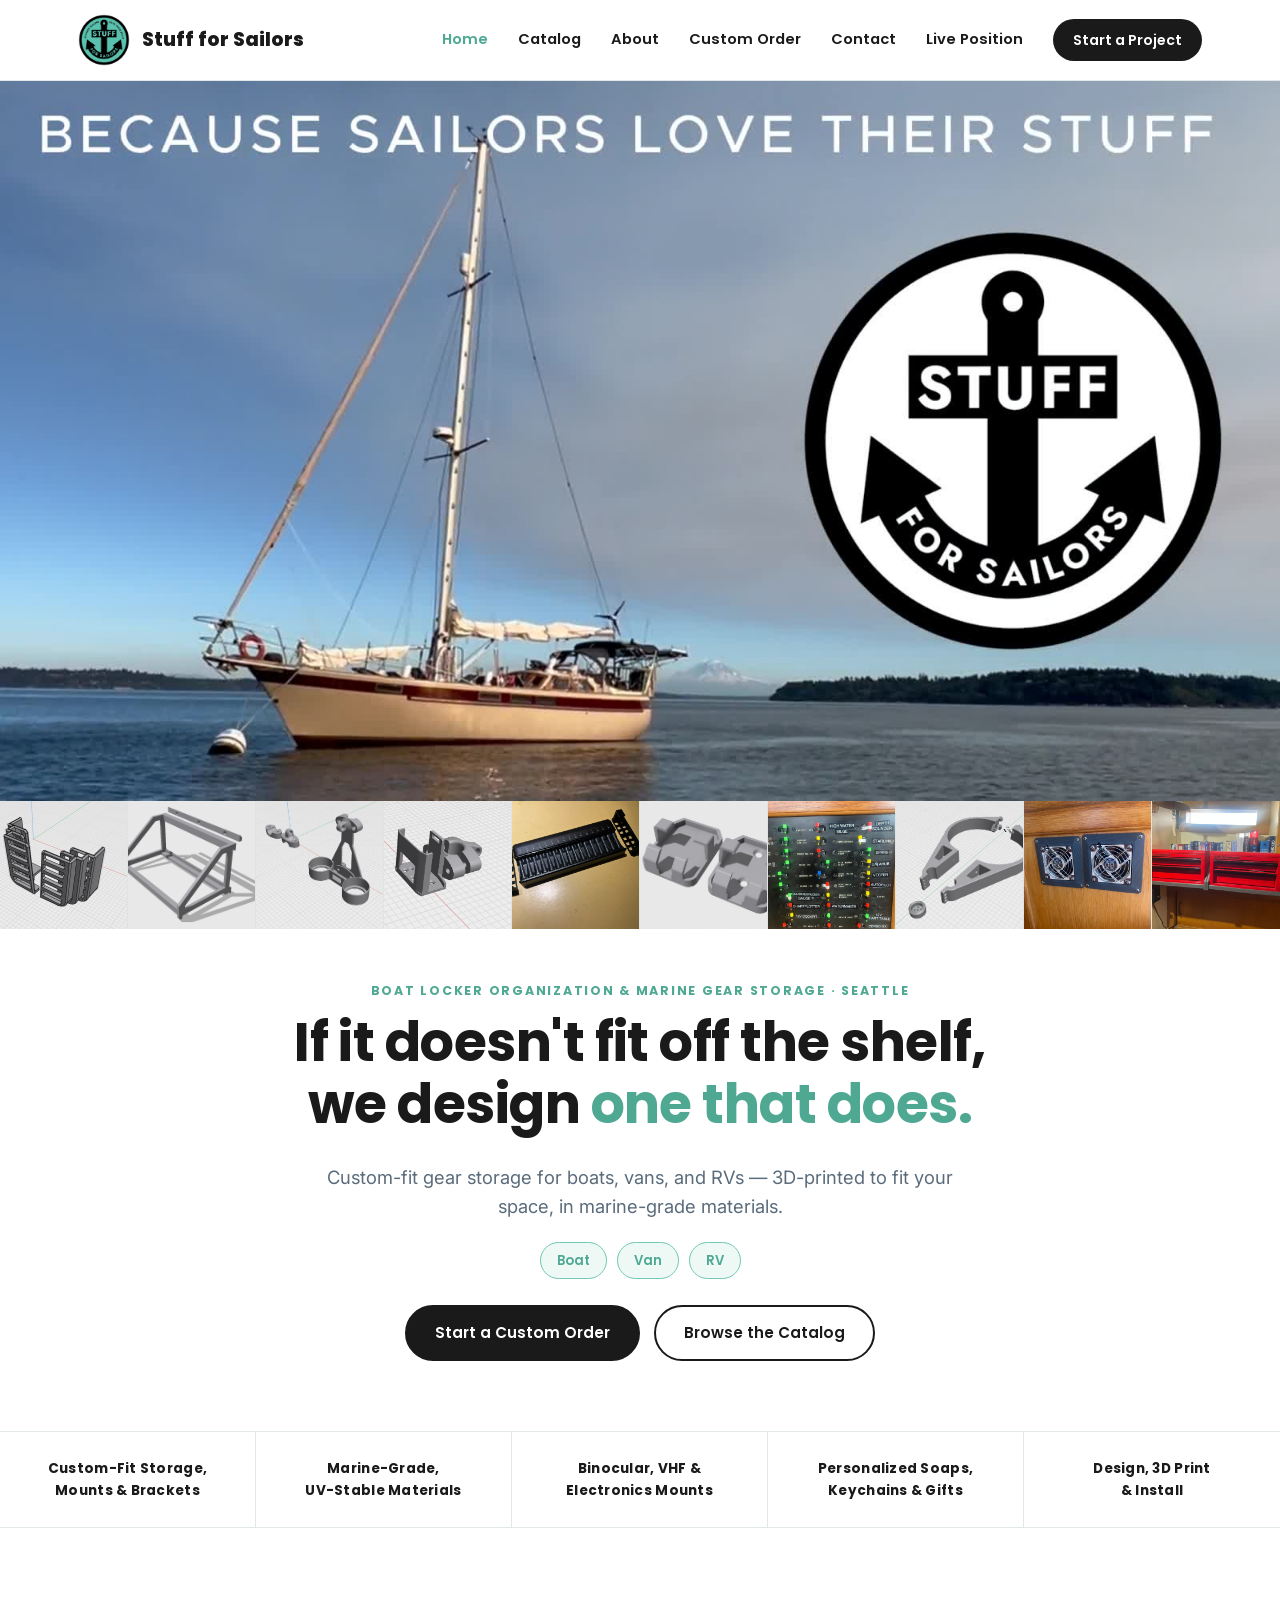
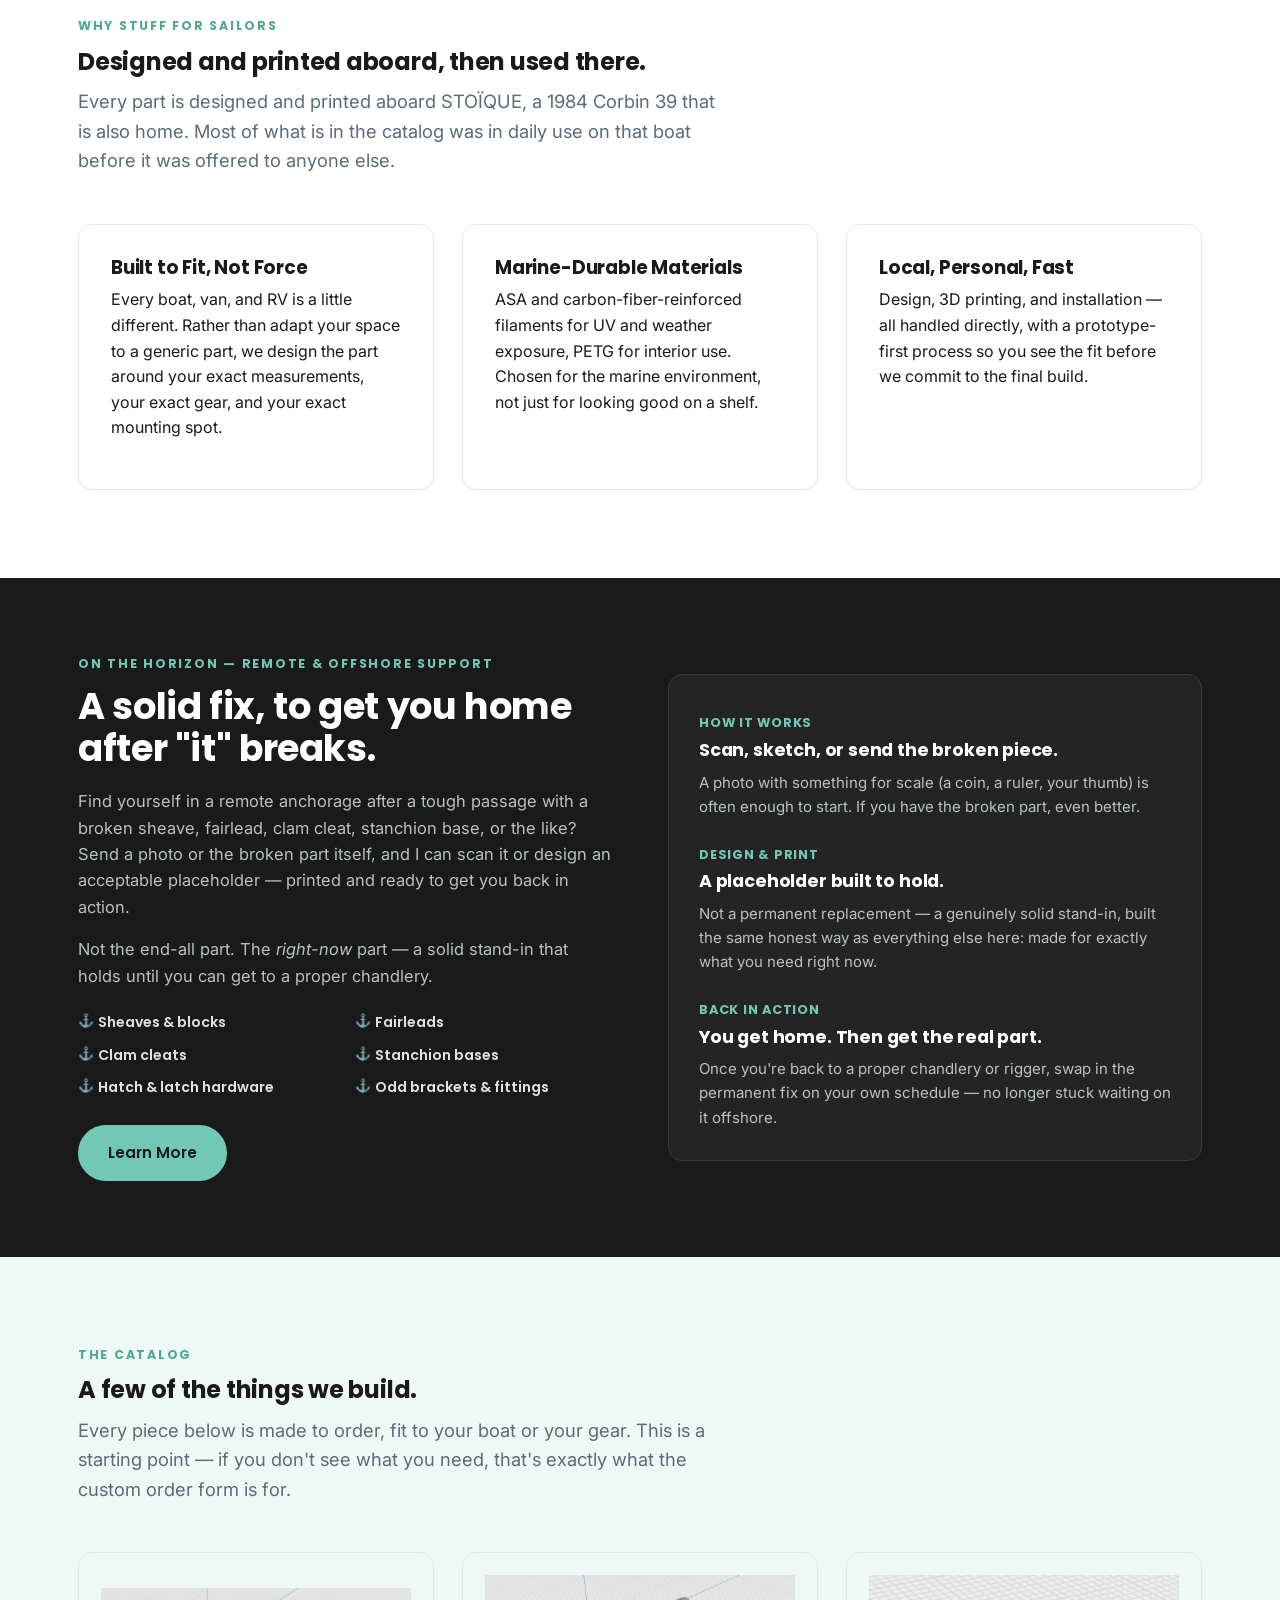
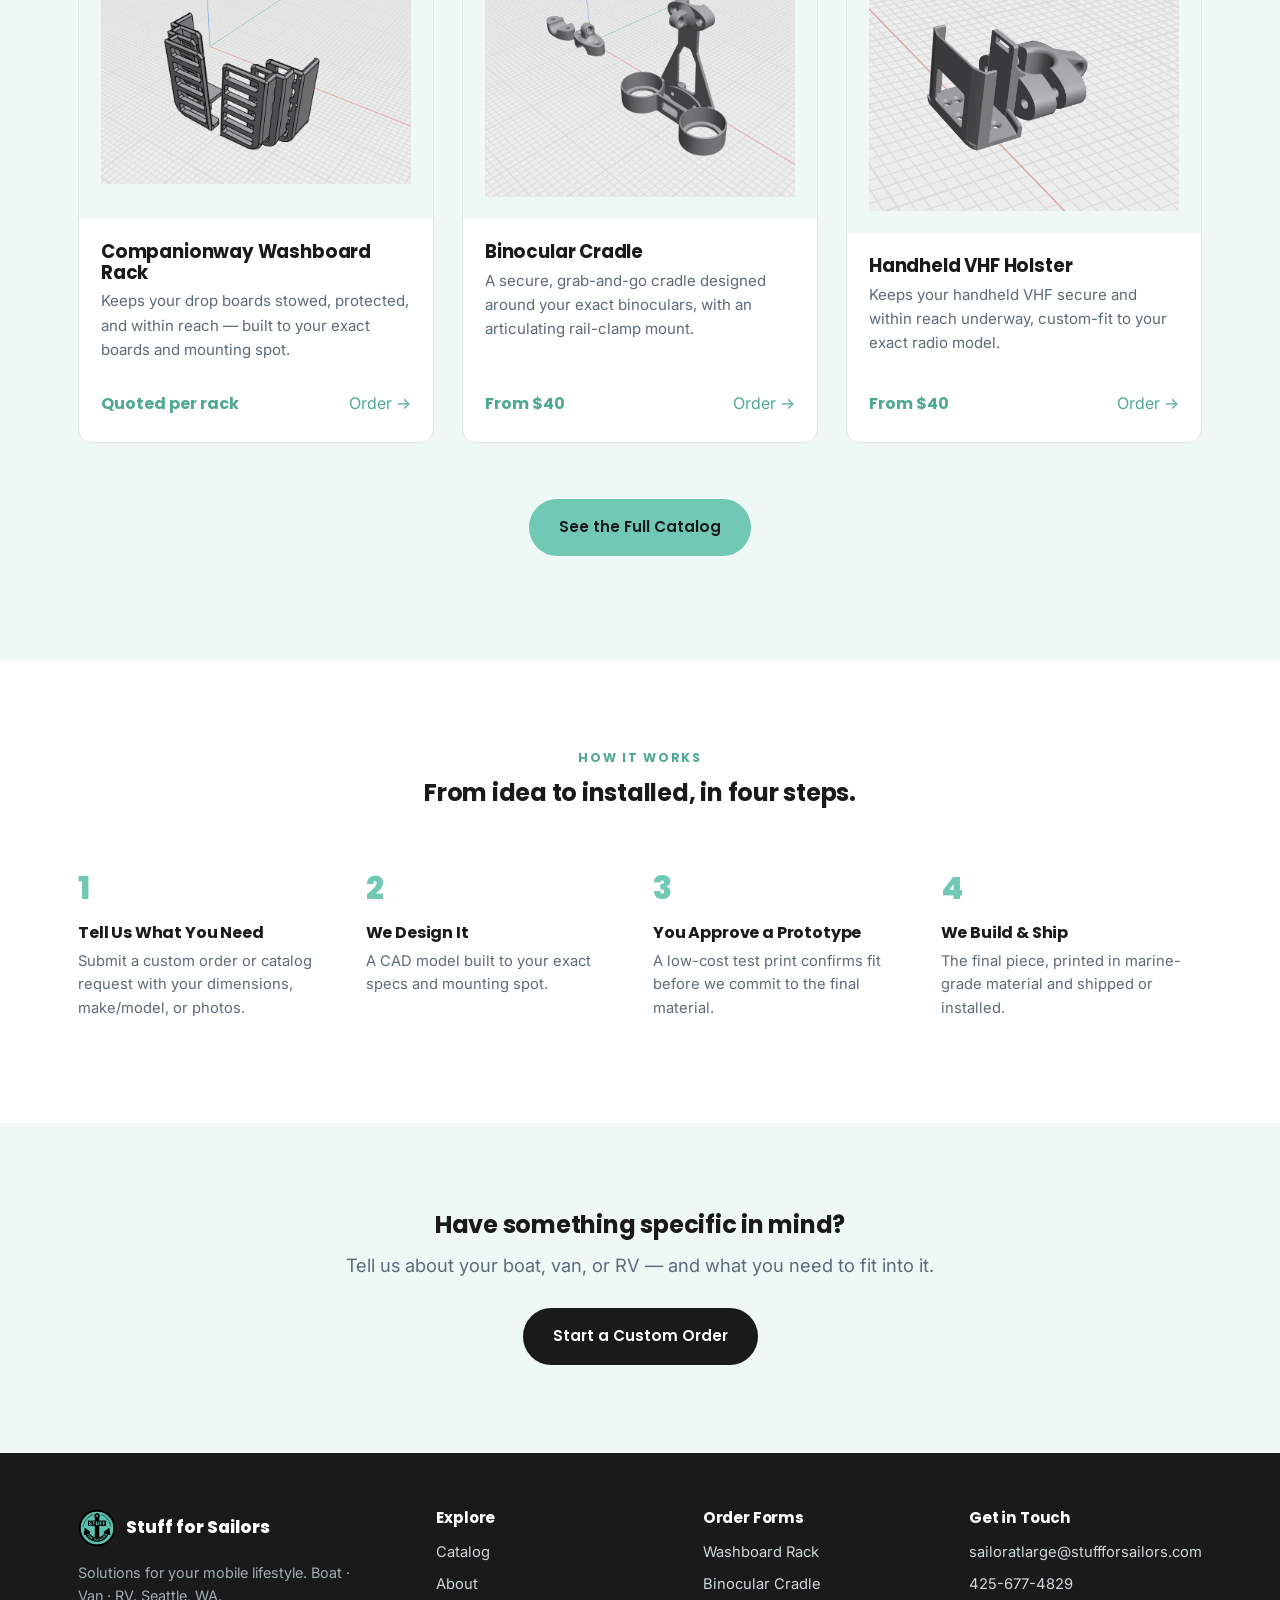
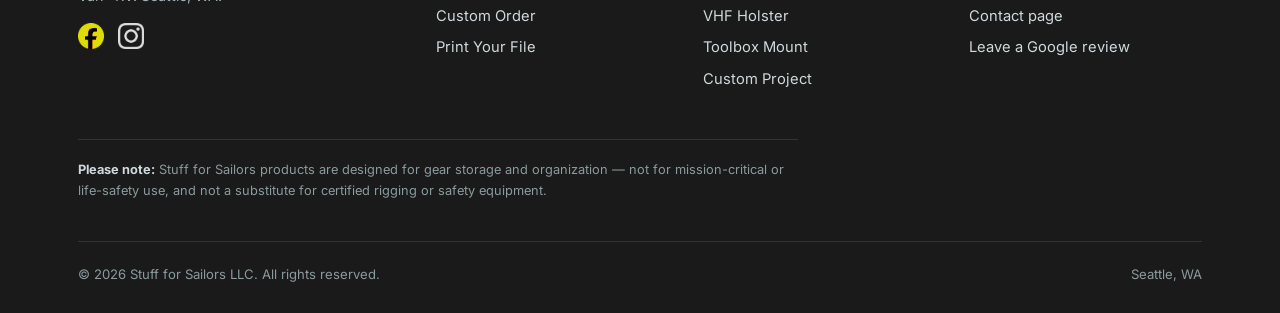
==== commit ac422243: "Add files via upload" ====
--- a/index.html
+++ b/index.html
@@ -254,6 +254,7 @@
         <a href="catalog.html">Catalog</a>
         <a href="about.html">About</a>
         <a href="order.html">Custom Order</a>
+        <a href="print-your-file.html">Print Your File</a>
       </div>
       <div>
         <h4>Order Forms</h4>
